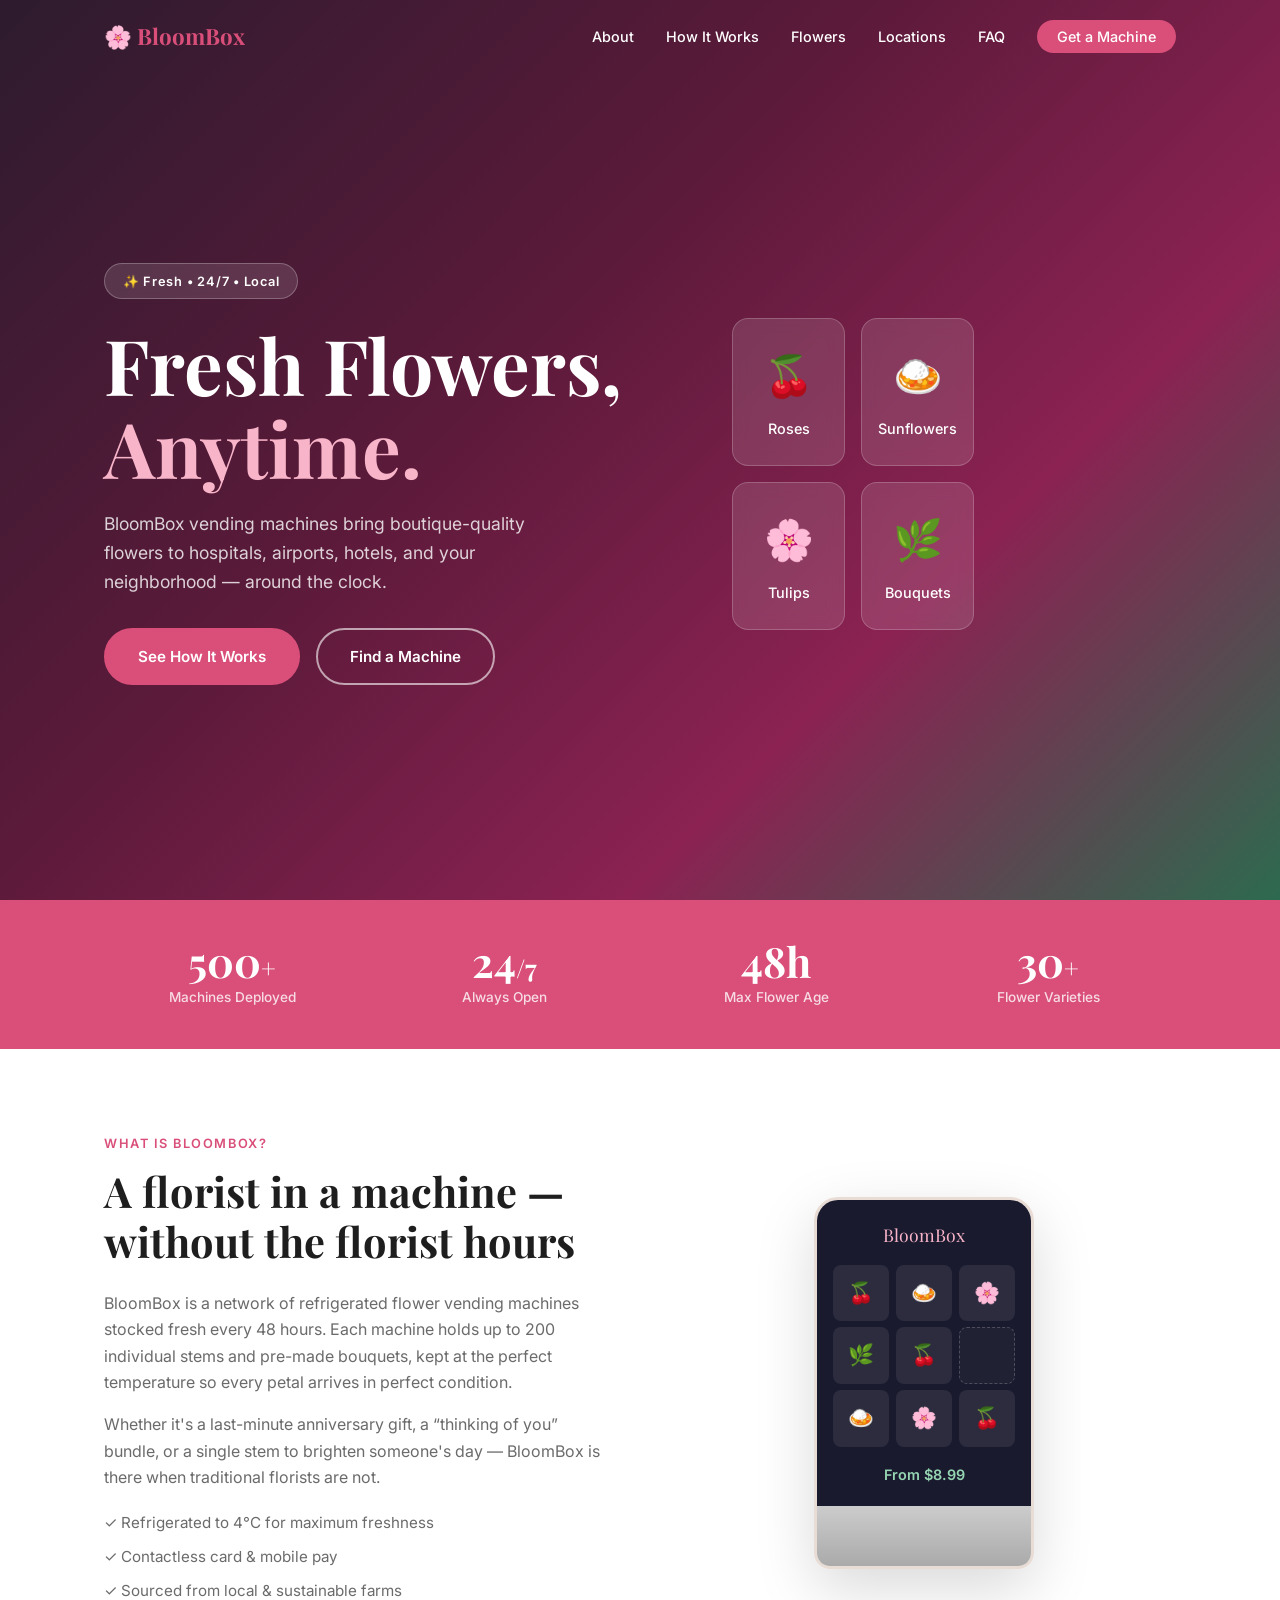
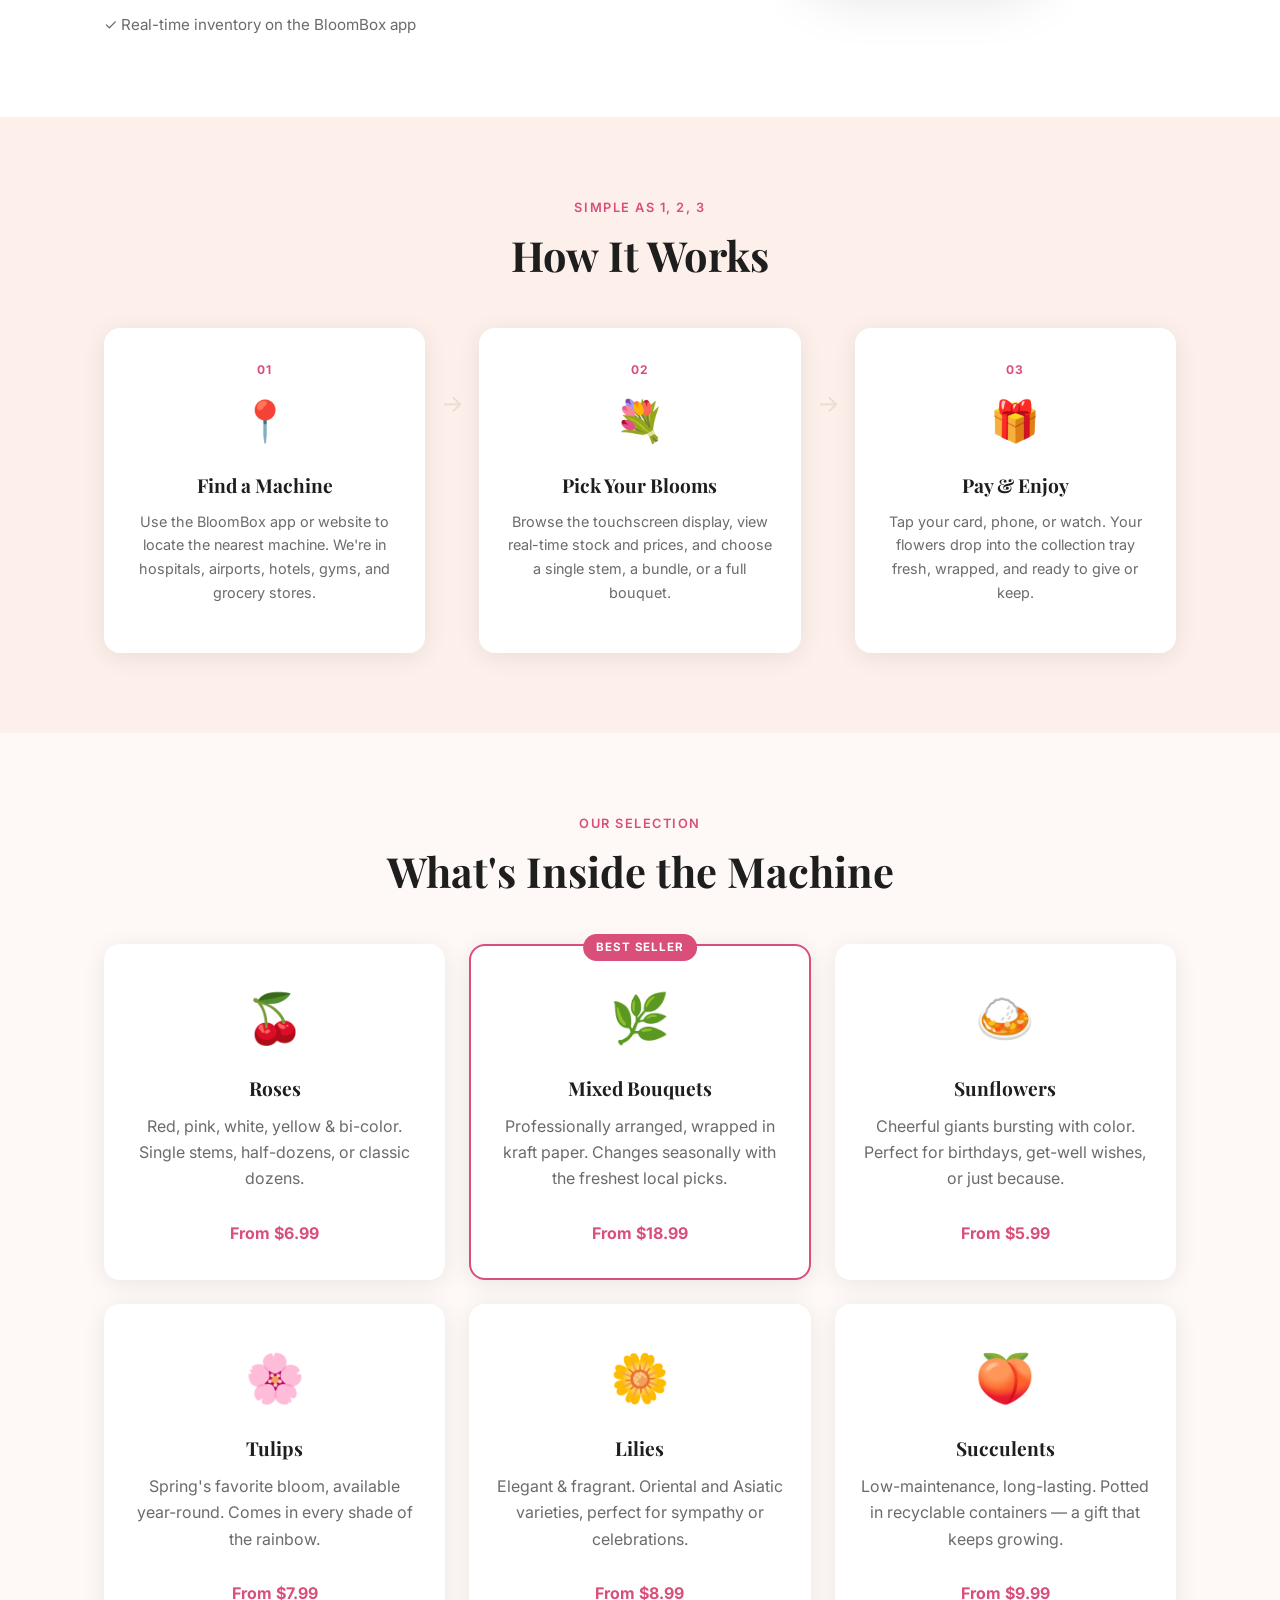
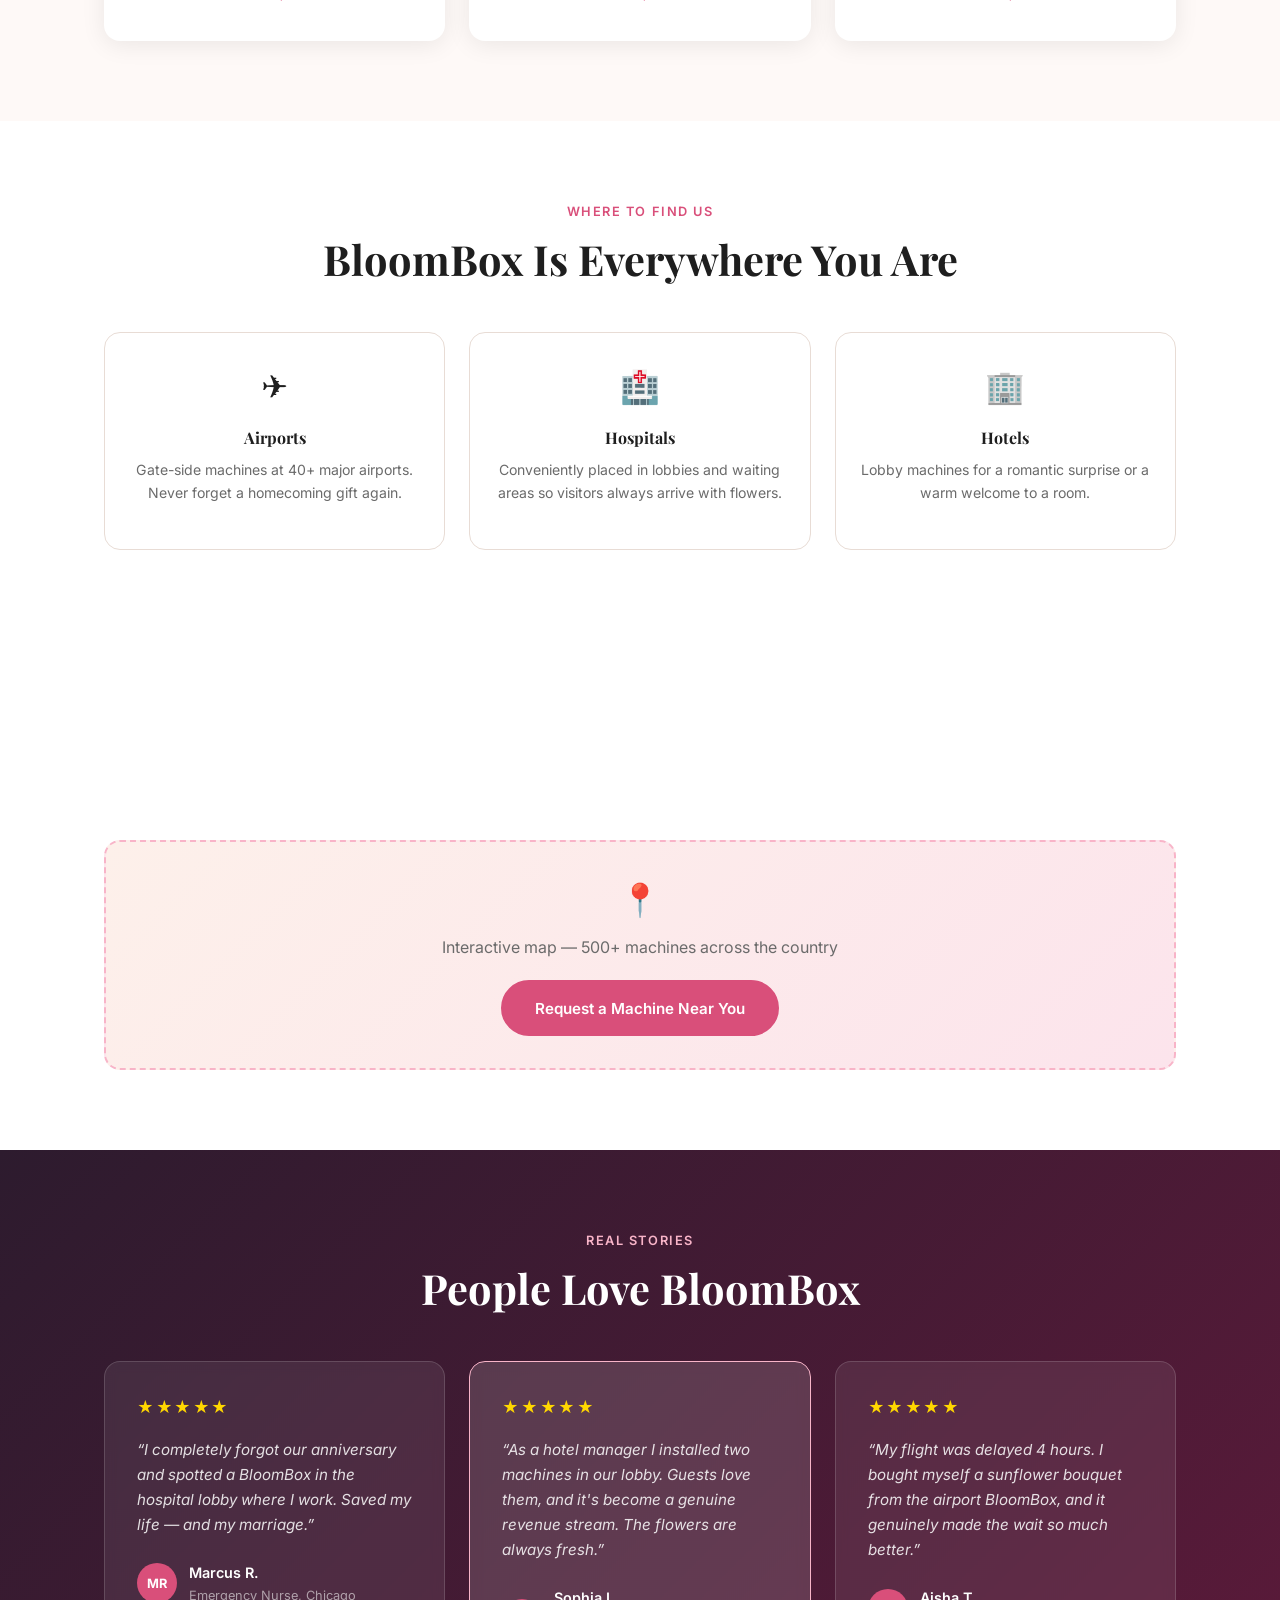
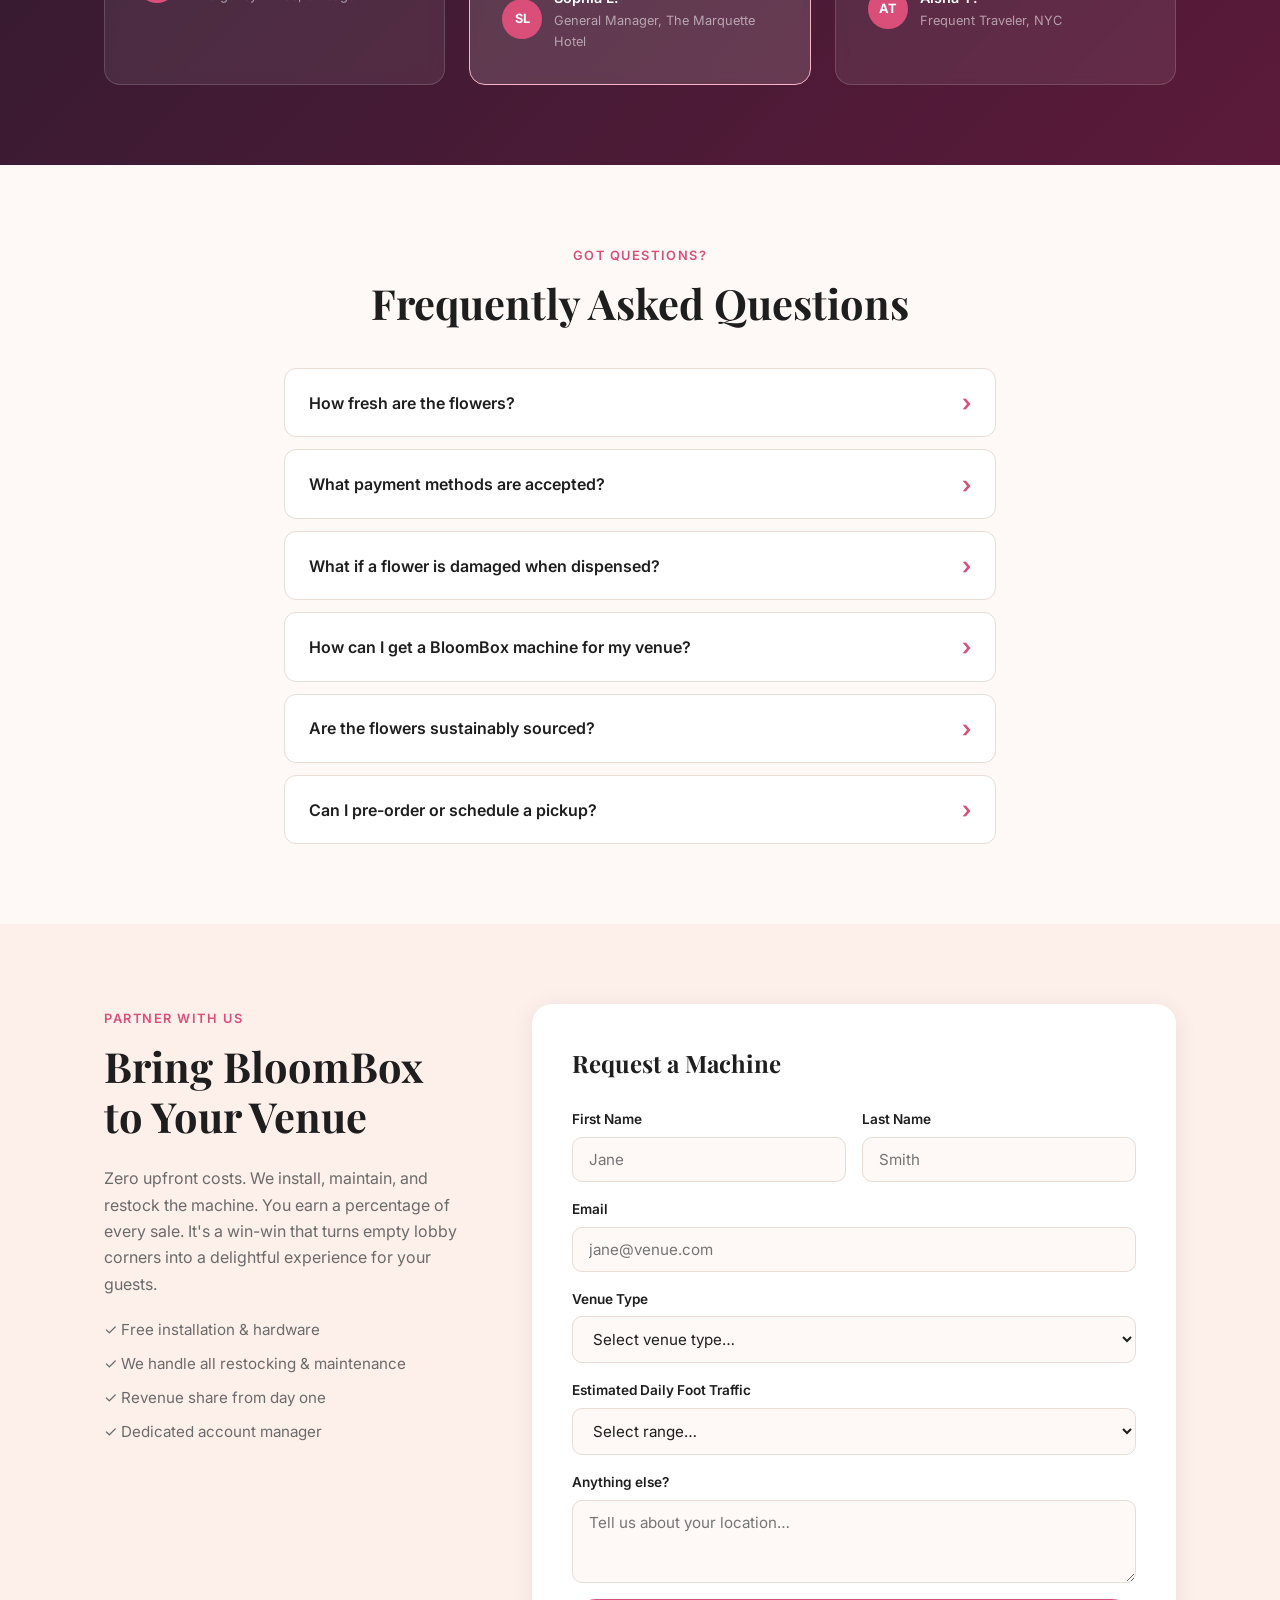
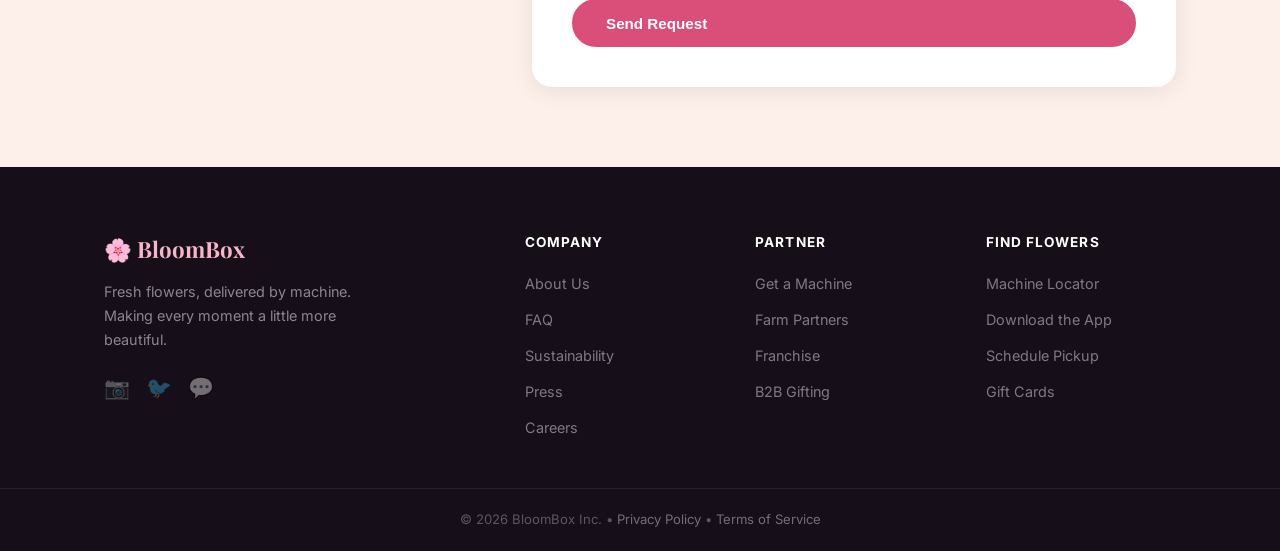
==== flower-vending/index.html @ e1337342 "Add BloomBox flower vending machine landing page Full static landing page for flower vending machine" ====
<!DOCTYPE html>
<html lang="en">
<head>
  <meta charset="UTF-8" />
  <meta name="viewport" content="width=device-width, initial-scale=1.0" />
  <title>BloomBox &mdash; Flower Vending Machines</title>
  <link rel="preconnect" href="https://fonts.googleapis.com" />
  <link rel="preconnect" href="https://fonts.gstatic.com" crossorigin />
  <link href="https://fonts.googleapis.com/css2?family=Playfair+Display:wght@400;600;700&family=Inter:wght@300;400;500;600&display=swap" rel="stylesheet" />
  <link rel="stylesheet" href="style.css" />
</head>
<body>

  <!-- NAV -->
  <nav class="nav" id="nav">
    <div class="nav-inner">
      <div class="logo">&#127800; BloomBox</div>
      <ul class="nav-links">
        <li><a href="#about">About</a></li>
        <li><a href="#how">How It Works</a></li>
        <li><a href="#flowers">Flowers</a></li>
        <li><a href="#locations">Locations</a></li>
        <li><a href="#faq">FAQ</a></li>
        <li><a href="#contact" class="nav-cta">Get a Machine</a></li>
      </ul>
      <button class="hamburger" id="hamburger" aria-label="Menu">&#9776;</button>
    </div>
    <div class="mobile-menu" id="mobileMenu">
      <a href="#about">About</a>
      <a href="#how">How It Works</a>
      <a href="#flowers">Flowers</a>
      <a href="#locations">Locations</a>
      <a href="#faq">FAQ</a>
      <a href="#contact">Get a Machine</a>
    </div>
  </nav>

  <!-- HERO -->
  <section class="hero" id="hero">
    <div class="hero-bg"></div>
    <div class="hero-content">
      <div class="hero-badge">&#10024; Fresh &bull; 24/7 &bull; Local</div>
      <h1 class="hero-title">Fresh Flowers,<br /><span class="accent">Any&shy;time.</span></h1>
      <p class="hero-sub">
        BloomBox vending machines bring boutique-quality flowers to hospitals,
        airports, hotels, and your neighborhood&nbsp;&mdash; around the clock.
      </p>
      <div class="hero-actions">
        <a href="#how" class="btn btn-primary">See How It Works</a>
        <a href="#locations" class="btn btn-ghost">Find a Machine</a>
      </div>
    </div>
    <div class="hero-visual">
      <div class="bloom-card bc1">
        <div class="bloom-icon">&#127826;</div>
        <div>Roses</div>
      </div>
      <div class="bloom-card bc2">
        <div class="bloom-icon">&#127835;</div>
        <div>Sunflowers</div>
      </div>
      <div class="bloom-card bc3">
        <div class="bloom-icon">&#127800;</div>
        <div>Tulips</div>
      </div>
      <div class="bloom-card bc4">
        <div class="bloom-icon">&#127807;</div>
        <div>Bouquets</div>
      </div>
    </div>
  </section>

  <!-- STATS -->
  <section class="stats">
    <div class="container stats-grid">
      <div class="stat">
        <div class="stat-num">500<span>+</span></div>
        <div class="stat-label">Machines Deployed</div>
      </div>
      <div class="stat">
        <div class="stat-num">24<span>/7</span></div>
        <div class="stat-label">Always Open</div>
      </div>
      <div class="stat">
        <div class="stat-num">48h</div>
        <div class="stat-label">Max Flower Age</div>
      </div>
      <div class="stat">
        <div class="stat-num">30<span>+</span></div>
        <div class="stat-label">Flower Varieties</div>
      </div>
    </div>
  </section>

  <!-- ABOUT -->
  <section class="section about" id="about">
    <div class="container about-grid">
      <div class="about-text">
        <span class="section-label">What is BloomBox?</span>
        <h2>A florist in a machine &mdash; without the florist hours</h2>
        <p>
          BloomBox is a network of refrigerated flower vending machines stocked
          fresh every 48 hours. Each machine holds up to 200 individual stems and
          pre-made bouquets, kept at the perfect temperature so every petal
          arrives in perfect condition.
        </p>
        <p>
          Whether it&apos;s a last-minute anniversary gift, a &ldquo;thinking of
          you&rdquo; bundle, or a single stem to brighten someone&apos;s day
          &mdash; BloomBox is there when traditional florists are not.
        </p>
        <ul class="check-list">
          <li>&#10003; Refrigerated to 4&deg;C for maximum freshness</li>
          <li>&#10003; Contactless card &amp; mobile pay</li>
          <li>&#10003; Sourced from local &amp; sustainable farms</li>
          <li>&#10003; Real-time inventory on the BloomBox app</li>
        </ul>
      </div>
      <div class="about-visual">
        <div class="machine-mockup">
          <div class="machine-screen">
            <div class="machine-header">BloomBox</div>
            <div class="machine-slots">
              <div class="slot occupied">&#127826;</div>
              <div class="slot occupied">&#127835;</div>
              <div class="slot occupied">&#127800;</div>
              <div class="slot occupied">&#127807;</div>
              <div class="slot occupied">&#127826;</div>
              <div class="slot empty"></div>
              <div class="slot occupied">&#127835;</div>
              <div class="slot occupied">&#127800;</div>
              <div class="slot occupied">&#127826;</div>
            </div>
            <div class="machine-price">From $8.99</div>
          </div>
          <div class="machine-body"></div>
        </div>
      </div>
    </div>
  </section>

  <!-- HOW IT WORKS -->
  <section class="section how" id="how">
    <div class="container">
      <span class="section-label">Simple as 1, 2, 3</span>
      <h2>How It Works</h2>
      <div class="steps">
        <div class="step">
          <div class="step-num">01</div>
          <div class="step-icon">&#128205;</div>
          <h3>Find a Machine</h3>
          <p>Use the BloomBox app or website to locate the nearest machine. We&apos;re in hospitals, airports, hotels, gyms, and grocery stores.</p>
        </div>
        <div class="step-arrow">&#8594;</div>
        <div class="step">
          <div class="step-num">02</div>
          <div class="step-icon">&#128144;</div>
          <h3>Pick Your Blooms</h3>
          <p>Browse the touchscreen display, view real-time stock and prices, and choose a single stem, a bundle, or a full bouquet.</p>
        </div>
        <div class="step-arrow">&#8594;</div>
        <div class="step">
          <div class="step-num">03</div>
          <div class="step-icon">&#127873;</div>
          <h3>Pay &amp; Enjoy</h3>
          <p>Tap your card, phone, or watch. Your flowers drop into the collection tray fresh, wrapped, and ready to give or keep.</p>
        </div>
      </div>
    </div>
  </section>

  <!-- FLOWER TYPES -->
  <section class="section flowers" id="flowers">
    <div class="container">
      <span class="section-label">Our Selection</span>
      <h2>What&apos;s Inside the Machine</h2>
      <div class="flowers-grid">
        <div class="flower-card">
          <div class="flower-emoji">&#127826;</div>
          <h3>Roses</h3>
          <p>Red, pink, white, yellow &amp; bi-color. Single stems, half-dozens, or classic dozens.</p>
          <div class="flower-price">From $6.99</div>
        </div>
        <div class="flower-card featured">
          <div class="featured-badge">Best Seller</div>
          <div class="flower-emoji">&#127807;</div>
          <h3>Mixed Bouquets</h3>
          <p>Professionally arranged, wrapped in kraft paper. Changes seasonally with the freshest local picks.</p>
          <div class="flower-price">From $18.99</div>
        </div>
        <div class="flower-card">
          <div class="flower-emoji">&#127835;</div>
          <h3>Sunflowers</h3>
          <p>Cheerful giants bursting with color. Perfect for birthdays, get-well wishes, or just because.</p>
          <div class="flower-price">From $5.99</div>
        </div>
        <div class="flower-card">
          <div class="flower-emoji">&#127800;</div>
          <h3>Tulips</h3>
          <p>Spring&apos;s favorite bloom, available year-round. Comes in every shade of the rainbow.</p>
          <div class="flower-price">From $7.99</div>
        </div>
        <div class="flower-card">
          <div class="flower-emoji">&#127804;</div>
          <h3>Lilies</h3>
          <p>Elegant &amp; fragrant. Oriental and Asiatic varieties, perfect for sympathy or celebrations.</p>
          <div class="flower-price">From $8.99</div>
        </div>
        <div class="flower-card">
          <div class="flower-emoji">&#127825;</div>
          <h3>Succulents</h3>
          <p>Low-maintenance, long-lasting. Potted in recyclable containers &mdash; a gift that keeps growing.</p>
          <div class="flower-price">From $9.99</div>
        </div>
      </div>
    </div>
  </section>

  <!-- LOCATIONS -->
  <section class="section locations" id="locations">
    <div class="container">
      <span class="section-label">Where to Find Us</span>
      <h2>BloomBox Is Everywhere You Are</h2>
      <div class="locations-grid">
        <div class="location-item">
          <div class="loc-icon">&#9992;&#65039;</div>
          <h3>Airports</h3>
          <p>Gate-side machines at 40+ major airports. Never forget a homecoming gift again.</p>
        </div>
        <div class="location-item">
          <div class="loc-icon">&#127973;</div>
          <h3>Hospitals</h3>
          <p>Conveniently placed in lobbies and waiting areas so visitors always arrive with flowers.</p>
        </div>
        <div class="location-item">
          <div class="loc-icon">&#127970;</div>
          <h3>Hotels</h3>
          <p>Lobby machines for a romantic surprise or a warm welcome to a room.</p>
        </div>
        <div class="location-item">
          <div class="loc-icon">&#127965;</div>
          <h3>Shopping Centers</h3>
          <p>In high-footfall corridors so you can grab blooms during your regular errands.</p>
        </div>
        <div class="location-item">
          <div class="loc-icon">&#127967;</div>
          <h3>Gyms &amp; Spas</h3>
          <p>Self-care bundles and single stems for a post-workout treat or a thoughtful gift.</p>
        </div>
        <div class="location-item">
          <div class="loc-icon">&#127968;</div>
          <h3>Neighborhoods</h3>
          <p>Residential BloomBox kiosks bring the florist directly to your apartment building or suburb.</p>
        </div>
      </div>
      <div class="map-placeholder">
        <div class="map-inner">
          <span>&#128205;</span> Interactive map &mdash; 500+ machines across the country
          <br />
          <a href="#contact" class="btn btn-primary" style="margin-top:1.2rem;display:inline-block;">Request a Machine Near You</a>
        </div>
      </div>
    </div>
  </section>

  <!-- TESTIMONIALS -->
  <section class="section testimonials">
    <div class="container">
      <span class="section-label">Real Stories</span>
      <h2>People Love BloomBox</h2>
      <div class="testi-grid">
        <div class="testi-card">
          <div class="stars">&#9733;&#9733;&#9733;&#9733;&#9733;</div>
          <p>&ldquo;I completely forgot our anniversary and spotted a BloomBox in the hospital lobby where I work. Saved my life &mdash; and my marriage.&rdquo;</p>
          <div class="testi-author">
            <div class="avatar">MR</div>
            <div>
              <div class="author-name">Marcus R.</div>
              <div class="author-role">Emergency Nurse, Chicago</div>
            </div>
          </div>
        </div>
        <div class="testi-card featured-testi">
          <div class="stars">&#9733;&#9733;&#9733;&#9733;&#9733;</div>
          <p>&ldquo;As a hotel manager I installed two machines in our lobby. Guests love them, and it&apos;s become a genuine revenue stream. The flowers are always fresh.&rdquo;</p>
          <div class="testi-author">
            <div class="avatar">SL</div>
            <div>
              <div class="author-name">Sophia L.</div>
              <div class="author-role">General Manager, The Marquette Hotel</div>
            </div>
          </div>
        </div>
        <div class="testi-card">
          <div class="stars">&#9733;&#9733;&#9733;&#9733;&#9733;</div>
          <p>&ldquo;My flight was delayed 4 hours. I bought myself a sunflower bouquet from the airport BloomBox, and it genuinely made the wait so much better.&rdquo;</p>
          <div class="testi-author">
            <div class="avatar">AT</div>
            <div>
              <div class="author-name">Aisha T.</div>
              <div class="author-role">Frequent Traveler, NYC</div>
            </div>
          </div>
        </div>
      </div>
    </div>
  </section>

  <!-- FAQ -->
  <section class="section faq" id="faq">
    <div class="container faq-container">
      <span class="section-label">Got Questions?</span>
      <h2>Frequently Asked Questions</h2>
      <div class="faq-list">
        <div class="faq-item">
          <button class="faq-q" onclick="toggleFaq(this)">
            How fresh are the flowers? <span class="faq-arrow">&#8250;</span>
          </button>
          <div class="faq-a">
            Every machine is restocked within 48 hours, and our refrigeration units maintain a constant 4&deg;C. Flowers are cut-to-order at our partner farms, rushed to distribution hubs, and loaded into machines within 24 hours of cutting. You can always check the stocking date on the machine&apos;s screen.
          </div>
        </div>
        <div class="faq-item">
          <button class="faq-q" onclick="toggleFaq(this)">
            What payment methods are accepted? <span class="faq-arrow">&#8250;</span>
          </button>
          <div class="faq-a">
            All BloomBox machines accept credit/debit cards, Apple Pay, Google Pay, and Samsung Pay via NFC tap. We do not accept cash. Some machines also support BloomBox app credits which you can top up online.
          </div>
        </div>
        <div class="faq-item">
          <button class="faq-q" onclick="toggleFaq(this)">
            What if a flower is damaged when dispensed? <span class="faq-arrow">&#8250;</span>
          </button>
          <div class="faq-a">
            Snap a photo and submit a refund request through the BloomBox app or website within 24 hours. We process full refunds within one business day &mdash; no questions asked. We take pride in the quality of every bloom.
          </div>
        </div>
        <div class="faq-item">
          <button class="faq-q" onclick="toggleFaq(this)">
            How can I get a BloomBox machine for my venue? <span class="faq-arrow">&#8250;</span>
          </button>
          <div class="faq-a">
            Fill in the form in our &ldquo;Get a Machine&rdquo; section below. We partner with venues at zero upfront cost &mdash; BloomBox covers installation and maintenance. You earn a revenue share from every sale. Locations with 200+ daily foot traffic qualify.
          </div>
        </div>
        <div class="faq-item">
          <button class="faq-q" onclick="toggleFaq(this)">
            Are the flowers sustainably sourced? <span class="faq-arrow">&#8250;</span>
          </button>
          <div class="faq-a">
            We partner exclusively with Rainforest Alliance&ndash;certified farms and prioritize local growers within 150 miles where possible. Our packaging is 100% compostable, and unsold flowers are donated to local charities and care homes before restocking.
          </div>
        </div>
        <div class="faq-item">
          <button class="faq-q" onclick="toggleFaq(this)">
            Can I pre-order or schedule a pickup? <span class="faq-arrow">&#8250;</span>
          </button>
          <div class="faq-a">
            Yes! Through the BloomBox app you can reserve a bouquet at a specific machine for up to 4 hours. Scheduled pickups are also available &mdash; pick a machine, pick a time, and we&apos;ll make sure your flowers are ready and waiting.
          </div>
        </div>
      </div>
    </div>
  </section>

  <!-- CTA / CONTACT -->
  <section class="section contact" id="contact">
    <div class="container contact-grid">
      <div class="contact-text">
        <span class="section-label">Partner With Us</span>
        <h2>Bring BloomBox to Your Venue</h2>
        <p>
          Zero upfront costs. We install, maintain, and restock the machine.
          You earn a percentage of every sale. It&apos;s a win-win that turns
          empty lobby corners into a delightful experience for your guests.
        </p>
        <ul class="check-list">
          <li>&#10003; Free installation &amp; hardware</li>
          <li>&#10003; We handle all restocking &amp; maintenance</li>
          <li>&#10003; Revenue share from day one</li>
          <li>&#10003; Dedicated account manager</li>
        </ul>
      </div>
      <form class="contact-form" onsubmit="handleSubmit(event)">
        <h3>Request a Machine</h3>
        <div class="form-row">
          <div class="form-group">
            <label for="fname">First Name</label>
            <input type="text" id="fname" placeholder="Jane" required />
          </div>
          <div class="form-group">
            <label for="lname">Last Name</label>
            <input type="text" id="lname" placeholder="Smith" required />
          </div>
        </div>
        <div class="form-group">
          <label for="email">Email</label>
          <input type="email" id="email" placeholder="jane@venue.com" required />
        </div>
        <div class="form-group">
          <label for="venue">Venue Type</label>
          <select id="venue" required>
            <option value="">Select venue type&hellip;</option>
            <option>Hospital / Medical Center</option>
            <option>Airport / Transit Hub</option>
            <option>Hotel / Resort</option>
            <option>Shopping Center / Retail</option>
            <option>Gym / Spa / Wellness</option>
            <option>Office / Corporate</option>
            <option>Residential Complex</option>
            <option>Other</option>
          </select>
        </div>
        <div class="form-group">
          <label for="traffic">Estimated Daily Foot Traffic</label>
          <select id="traffic">
            <option value="">Select range&hellip;</option>
            <option>Under 200</option>
            <option>200 &ndash; 500</option>
            <option>500 &ndash; 2,000</option>
            <option>2,000 &ndash; 10,000</option>
            <option>10,000+</option>
          </select>
        </div>
        <div class="form-group">
          <label for="message">Anything else?</label>
          <textarea id="message" rows="3" placeholder="Tell us about your location&hellip;"></textarea>
        </div>
        <button type="submit" class="btn btn-primary" style="width:100%">Send Request</button>
        <div class="form-success" id="formSuccess">&#10003; Thanks! We&apos;ll be in touch within 24 hours.</div>
      </form>
    </div>
  </section>

  <!-- FOOTER -->
  <footer class="footer">
    <div class="container footer-grid">
      <div class="footer-brand">
        <div class="logo">&#127800; BloomBox</div>
        <p>Fresh flowers, delivered by machine. Making every moment a little more beautiful.</p>
        <div class="social-links">
          <a href="#" aria-label="Instagram">&#128247;</a>
          <a href="#" aria-label="Twitter">&#128038;</a>
          <a href="#" aria-label="Facebook">&#128172;</a>
        </div>
      </div>
      <div class="footer-col">
        <h4>Company</h4>
        <ul>
          <li><a href="#about">About Us</a></li>
          <li><a href="#faq">FAQ</a></li>
          <li><a href="#">Sustainability</a></li>
          <li><a href="#">Press</a></li>
          <li><a href="#">Careers</a></li>
        </ul>
      </div>
      <div class="footer-col">
        <h4>Partner</h4>
        <ul>
          <li><a href="#contact">Get a Machine</a></li>
          <li><a href="#">Farm Partners</a></li>
          <li><a href="#">Franchise</a></li>
          <li><a href="#">B2B Gifting</a></li>
        </ul>
      </div>
      <div class="footer-col">
        <h4>Find Flowers</h4>
        <ul>
          <li><a href="#locations">Machine Locator</a></li>
          <li><a href="#">Download the App</a></li>
          <li><a href="#">Schedule Pickup</a></li>
          <li><a href="#">Gift Cards</a></li>
        </ul>
      </div>
    </div>
    <div class="footer-bottom">
      <div class="container">
        &copy; 2026 BloomBox Inc. &bull; <a href="#">Privacy Policy</a> &bull; <a href="#">Terms of Service</a>
      </div>
    </div>
  </footer>

  <script>
    // Sticky nav shadow
    window.addEventListener('scroll', () => {
      document.getElementById('nav').classList.toggle('scrolled', window.scrollY > 20);
    });

    // Hamburger menu
    document.getElementById('hamburger').addEventListener('click', () => {
      document.getElementById('mobileMenu').classList.toggle('open');
    });

    // Close mobile menu on link click
    document.querySelectorAll('#mobileMenu a').forEach(a => {
      a.addEventListener('click', () => document.getElementById('mobileMenu').classList.remove('open'));
    });

    // FAQ accordion
    function toggleFaq(btn) {
      const item = btn.parentElement;
      const isOpen = item.classList.contains('open');
      document.querySelectorAll('.faq-item').forEach(i => i.classList.remove('open'));
      if (!isOpen) item.classList.add('open');
    }

    // Form submit
    function handleSubmit(e) {
      e.preventDefault();
      document.getElementById('formSuccess').style.display = 'block';
      e.target.querySelector('button[type=submit]').disabled = true;
    }

    // Scroll-in animation
    const observer = new IntersectionObserver((entries) => {
      entries.forEach(e => { if (e.isIntersecting) e.target.classList.add('visible'); });
    }, { threshold: 0.12 });
    document.querySelectorAll('.step, .flower-card, .location-item, .testi-card, .stat').forEach(el => observer.observe(el));
  </script>
</body>
</html>
---- flower-vending/style.css ----
/* ===========================
   BloomBox – Flower Vending
   =========================== */

*, *::before, *::after { box-sizing: border-box; margin: 0; padding: 0; }

:root {
  --rose:     #d94f7a;
  --rose-lt:  #f8b4c8;
  --rose-dk:  #b03060;
  --green:    #2d6a4f;
  --green-lt: #95d5b2;
  --cream:    #fef9f7;
  --warm:     #fdf0ea;
  --text:     #1e1e1e;
  --muted:    #6b6b6b;
  --border:   #e8dcd5;
  --white:    #ffffff;
  --shadow:   0 4px 24px rgba(0,0,0,.08);
  --radius:   1rem;
  --font-head: 'Playfair Display', Georgia, serif;
  --font-body: 'Inter', system-ui, sans-serif;
}

html { scroll-behavior: smooth; }

body {
  font-family: var(--font-body);
  color: var(--text);
  background: var(--cream);
  line-height: 1.65;
}

/* ---- Utilities ---- */
.container {
  max-width: 1120px;
  margin: 0 auto;
  padding: 0 1.5rem;
}

.section {
  padding: 5rem 0;
}

.section-label {
  display: inline-block;
  font-size: .8rem;
  font-weight: 600;
  letter-spacing: .12em;
  text-transform: uppercase;
  color: var(--rose);
  margin-bottom: .75rem;
}

h2 {
  font-family: var(--font-head);
  font-size: clamp(1.8rem, 3.5vw, 2.6rem);
  line-height: 1.2;
  margin-bottom: 1.5rem;
  color: var(--text);
}

h3 { font-family: var(--font-head); font-size: 1.2rem; margin-bottom: .5rem; }

p { color: var(--muted); margin-bottom: 1rem; }

a { color: inherit; text-decoration: none; }

.btn {
  display: inline-flex;
  align-items: center;
  gap: .5rem;
  padding: .85rem 2rem;
  border-radius: 50px;
  font-size: .95rem;
  font-weight: 600;
  cursor: pointer;
  transition: all .2s;
  border: 2px solid transparent;
}
.btn-primary {
  background: var(--rose);
  color: #fff;
  border-color: var(--rose);
}
.btn-primary:hover { background: var(--rose-dk); border-color: var(--rose-dk); transform: translateY(-2px); }
.btn-ghost {
  background: transparent;
  color: var(--white);
  border-color: rgba(255,255,255,.6);
}
.btn-ghost:hover { background: rgba(255,255,255,.15); transform: translateY(-2px); }

.check-list { list-style: none; display: flex; flex-direction: column; gap: .55rem; margin-top: 1.25rem; }
.check-list li { color: var(--muted); font-size: .95rem; }

/* ---- NAV ---- */
.nav {
  position: fixed;
  top: 0; left: 0; right: 0;
  z-index: 100;
  transition: background .3s, box-shadow .3s;
}
.nav.scrolled {
  background: rgba(255,255,255,.95);
  backdrop-filter: blur(8px);
  box-shadow: 0 2px 16px rgba(0,0,0,.08);
}
.nav-inner {
  display: flex;
  align-items: center;
  justify-content: space-between;
  max-width: 1120px;
  margin: 0 auto;
  padding: 1.1rem 1.5rem;
}
.logo {
  font-family: var(--font-head);
  font-size: 1.4rem;
  font-weight: 700;
  color: var(--rose);
}
.nav-links {
  display: flex;
  list-style: none;
  gap: 2rem;
  align-items: center;
}
.nav-links a {
  font-size: .9rem;
  font-weight: 500;
  color: var(--white);
  transition: color .2s;
}
.nav.scrolled .nav-links a { color: var(--text); }
.nav-links a:hover { color: var(--rose); }
.nav-cta {
  background: var(--rose);
  color: #fff !important;
  padding: .5rem 1.25rem;
  border-radius: 50px;
  transition: background .2s !important;
}
.nav-cta:hover { background: var(--rose-dk) !important; }
.hamburger {
  display: none;
  background: none;
  border: none;
  font-size: 1.5rem;
  cursor: pointer;
  color: var(--white);
}
.nav.scrolled .hamburger { color: var(--text); }
.mobile-menu {
  display: none;
  flex-direction: column;
  background: #fff;
  padding: 1rem 1.5rem 1.5rem;
  gap: 1rem;
  border-top: 1px solid var(--border);
}
.mobile-menu.open { display: flex; }
.mobile-menu a {
  color: var(--text);
  font-weight: 500;
  font-size: 1rem;
}

@media (max-width: 768px) {
  .nav-links { display: none; }
  .hamburger { display: block; }
}

/* ---- HERO ---- */
.hero {
  min-height: 100vh;
  display: flex;
  align-items: center;
  position: relative;
  overflow: hidden;
  padding: 7rem 1.5rem 4rem;
  gap: 3rem;
  max-width: 1120px;
  margin: 0 auto;
}
.hero-bg {
  position: fixed;
  inset: 0;
  z-index: -1;
  background: linear-gradient(135deg, #2d1b2e 0%, #5c1a3a 40%, #8b2252 70%, #2d6a4f 100%);
}
.hero-content { flex: 1; max-width: 580px; }
.hero-badge {
  display: inline-block;
  background: rgba(255,255,255,.12);
  border: 1px solid rgba(255,255,255,.25);
  color: #fff;
  border-radius: 50px;
  padding: .4rem 1.1rem;
  font-size: .8rem;
  font-weight: 600;
  letter-spacing: .06em;
  margin-bottom: 1.5rem;
  backdrop-filter: blur(4px);
}
.hero-title {
  font-family: var(--font-head);
  font-size: clamp(2.8rem, 6vw, 5rem);
  line-height: 1.08;
  color: #fff;
  margin-bottom: 1.25rem;
}
.hero-title .accent { color: var(--rose-lt); }
.hero-sub { color: rgba(255,255,255,.8); font-size: 1.1rem; max-width: 440px; margin-bottom: 2rem; }
.hero-actions { display: flex; gap: 1rem; flex-wrap: wrap; }

.hero-visual {
  display: grid;
  grid-template-columns: 1fr 1fr;
  gap: 1rem;
  flex-shrink: 0;
}
.bloom-card {
  background: rgba(255,255,255,.12);
  border: 1px solid rgba(255,255,255,.2);
  backdrop-filter: blur(8px);
  border-radius: var(--radius);
  padding: 1.5rem 1rem;
  text-align: center;
  color: #fff;
  font-size: .9rem;
  font-weight: 500;
  transition: transform .3s;
  animation: floatCard 4s ease-in-out infinite;
}
.bloom-card:hover { transform: scale(1.05); }
.bc1 { animation-delay: 0s; }
.bc2 { animation-delay: .6s; }
.bc3 { animation-delay: 1.2s; }
.bc4 { animation-delay: 1.8s; }
.bloom-icon { font-size: 2.5rem; margin-bottom: .5rem; }

@keyframes floatCard {
  0%, 100% { transform: translateY(0); }
  50% { transform: translateY(-8px); }
}

@media (max-width: 860px) {
  .hero { flex-direction: column; text-align: center; }
  .hero-sub, .hero-actions { margin-left: auto; margin-right: auto; }
  .hero-actions { justify-content: center; }
  .hero-visual { max-width: 320px; width: 100%; }
}

/* ---- STATS ---- */
.stats {
  background: var(--rose);
  padding: 2.5rem 0;
}
.stats-grid {
  display: grid;
  grid-template-columns: repeat(4, 1fr);
  gap: 1rem;
  text-align: center;
}
.stat { opacity: 0; transform: translateY(20px); transition: all .5s ease; }
.stat.visible { opacity: 1; transform: none; }
.stat-num {
  font-family: var(--font-head);
  font-size: 2.6rem;
  font-weight: 700;
  color: #fff;
  line-height: 1;
}
.stat-num span { font-size: 1.6rem; }
.stat-label { color: rgba(255,255,255,.8); font-size: .85rem; font-weight: 500; margin-top: .3rem; }

@media (max-width: 600px) { .stats-grid { grid-template-columns: 1fr 1fr; gap: 1.5rem; } }

/* ---- ABOUT ---- */
.about { background: var(--white); }
.about-grid {
  display: grid;
  grid-template-columns: 1fr 1fr;
  gap: 4rem;
  align-items: center;
}
@media (max-width: 768px) { .about-grid { grid-template-columns: 1fr; } }

.about-text p { font-size: 1rem; }

/* Machine mockup */
.about-visual { display: flex; justify-content: center; }
.machine-mockup {
  width: 220px;
  border-radius: 1.5rem 1.5rem 1rem 1rem;
  overflow: hidden;
  box-shadow: 0 20px 60px rgba(0,0,0,.15);
  border: 3px solid var(--border);
}
.machine-screen {
  background: #1a1a2e;
  padding: 1.25rem 1rem;
}
.machine-header {
  color: var(--rose-lt);
  font-family: var(--font-head);
  font-size: 1.1rem;
  text-align: center;
  margin-bottom: 1rem;
}
.machine-slots {
  display: grid;
  grid-template-columns: repeat(3, 1fr);
  gap: .4rem;
  margin-bottom: 1rem;
}
.slot {
  aspect-ratio: 1;
  border-radius: .5rem;
  display: flex;
  align-items: center;
  justify-content: center;
  font-size: 1.3rem;
}
.slot.occupied { background: rgba(255,255,255,.08); }
.slot.empty { background: rgba(255,255,255,.03); border: 1px dashed rgba(255,255,255,.2); }
.machine-price {
  text-align: center;
  color: var(--green-lt);
  font-weight: 600;
  font-size: .9rem;
}
.machine-body { height: 60px; background: linear-gradient(180deg, #ccc 0%, #aaa 100%); }

/* ---- HOW IT WORKS ---- */
.how { background: var(--warm); }
.how h2 { text-align: center; }
.how > .container > .section-label { display: block; text-align: center; }
.steps {
  display: flex;
  align-items: flex-start;
  gap: 1rem;
  margin-top: 3rem;
}
.step {
  flex: 1;
  text-align: center;
  padding: 2rem 1.5rem;
  background: var(--white);
  border-radius: var(--radius);
  box-shadow: var(--shadow);
  opacity: 0;
  transform: translateY(24px);
  transition: all .5s ease;
}
.step.visible { opacity: 1; transform: none; }
.step-num {
  font-size: .75rem;
  font-weight: 700;
  letter-spacing: .12em;
  color: var(--rose);
  margin-bottom: .5rem;
}
.step-icon { font-size: 2.5rem; margin-bottom: 1rem; }
.step h3 { margin-bottom: .5rem; }
.step p { font-size: .9rem; }
.step-arrow {
  font-size: 1.5rem;
  color: var(--border);
  margin-top: 3.5rem;
  flex-shrink: 0;
}
@media (max-width: 700px) {
  .steps { flex-direction: column; }
  .step-arrow { display: none; }
}

/* ---- FLOWERS ---- */
.flowers { background: var(--cream); }
.flowers h2, .flowers > .container > .section-label { text-align: center; display: block; }
.flowers-grid {
  display: grid;
  grid-template-columns: repeat(3, 1fr);
  gap: 1.5rem;
  margin-top: 3rem;
}
.flower-card {
  background: var(--white);
  border-radius: var(--radius);
  padding: 2rem 1.5rem;
  text-align: center;
  border: 2px solid transparent;
  box-shadow: var(--shadow);
  position: relative;
  transition: all .3s;
  opacity: 0;
  transform: translateY(20px);
}
.flower-card.visible { opacity: 1; transform: none; }
.flower-card:hover { border-color: var(--rose-lt); transform: translateY(-4px); box-shadow: 0 12px 40px rgba(217,79,122,.15); }
.flower-card.featured { border-color: var(--rose); }
.featured-badge {
  position: absolute;
  top: -12px;
  left: 50%;
  transform: translateX(-50%);
  background: var(--rose);
  color: #fff;
  font-size: .72rem;
  font-weight: 700;
  letter-spacing: .08em;
  text-transform: uppercase;
  padding: .25rem .8rem;
  border-radius: 50px;
  white-space: nowrap;
}
.flower-emoji { font-size: 3rem; margin-bottom: 1rem; }
.flower-price { display: inline-block; margin-top: .75rem; color: var(--rose); font-weight: 700; font-size: 1rem; }

@media (max-width: 768px) { .flowers-grid { grid-template-columns: 1fr 1fr; } }
@media (max-width: 480px) { .flowers-grid { grid-template-columns: 1fr; } }

/* ---- LOCATIONS ---- */
.locations { background: var(--white); }
.locations h2, .locations > .container > .section-label { text-align: center; display: block; }
.locations-grid {
  display: grid;
  grid-template-columns: repeat(3, 1fr);
  gap: 1.5rem;
  margin-top: 3rem;
}
.location-item {
  padding: 1.75rem 1.25rem;
  border-radius: var(--radius);
  border: 1px solid var(--border);
  text-align: center;
  transition: all .3s;
  opacity: 0;
  transform: translateY(20px);
}
.location-item.visible { opacity: 1; transform: none; }
.location-item:hover { background: var(--warm); border-color: var(--rose-lt); }
.loc-icon { font-size: 2rem; margin-bottom: .75rem; }
.location-item h3 { font-size: 1rem; margin-bottom: .4rem; }
.location-item p { font-size: .88rem; }

.map-placeholder {
  margin-top: 3rem;
  background: linear-gradient(135deg, var(--warm), #fce4ec);
  border-radius: var(--radius);
  border: 2px dashed var(--rose-lt);
  min-height: 220px;
  display: flex;
  align-items: center;
  justify-content: center;
}
.map-inner {
  text-align: center;
  color: var(--muted);
  font-size: 1rem;
  padding: 2rem;
}
.map-inner span { font-size: 2rem; display: block; margin-bottom: .5rem; }

@media (max-width: 768px) { .locations-grid { grid-template-columns: 1fr 1fr; } }
@media (max-width: 480px) { .locations-grid { grid-template-columns: 1fr; } }

/* ---- TESTIMONIALS ---- */
.testimonials { background: linear-gradient(135deg, #2d1b2e 0%, #5c1a3a 100%); }
.testimonials .section-label { color: var(--rose-lt); }
.testimonials h2 { color: #fff; text-align: center; }
.testimonials > .container > .section-label { display: block; text-align: center; }
.testi-grid {
  display: grid;
  grid-template-columns: repeat(3, 1fr);
  gap: 1.5rem;
  margin-top: 3rem;
}
.testi-card {
  background: rgba(255,255,255,.08);
  border: 1px solid rgba(255,255,255,.15);
  border-radius: var(--radius);
  padding: 2rem;
  backdrop-filter: blur(6px);
  opacity: 0;
  transform: translateY(20px);
  transition: all .5s ease;
}
.testi-card.visible { opacity: 1; transform: none; }
.testi-card.featured-testi { border-color: var(--rose-lt); background: rgba(255,255,255,.14); }
.stars { color: #ffd700; font-size: 1rem; margin-bottom: 1rem; letter-spacing: .1em; }
.testi-card > p { color: rgba(255,255,255,.85); font-size: .95rem; font-style: italic; margin-bottom: 1.5rem; }
.testi-author { display: flex; align-items: center; gap: .75rem; }
.avatar {
  width: 40px; height: 40px;
  border-radius: 50%;
  background: var(--rose);
  color: #fff;
  display: flex; align-items: center; justify-content: center;
  font-weight: 700;
  font-size: .8rem;
  flex-shrink: 0;
}
.author-name { color: #fff; font-weight: 600; font-size: .9rem; }
.author-role { color: rgba(255,255,255,.55); font-size: .8rem; }

@media (max-width: 768px) { .testi-grid { grid-template-columns: 1fr; } }

/* ---- FAQ ---- */
.faq { background: var(--cream); }
.faq-container { max-width: 760px; }
.faq h2 { text-align: center; }
.faq > .faq-container > .section-label { display: block; text-align: center; }
.faq-list { margin-top: 2.5rem; display: flex; flex-direction: column; gap: .75rem; }
.faq-item {
  background: var(--white);
  border-radius: .75rem;
  border: 1px solid var(--border);
  overflow: hidden;
}
.faq-q {
  width: 100%;
  background: none;
  border: none;
  padding: 1.2rem 1.5rem;
  text-align: left;
  display: flex;
  justify-content: space-between;
  align-items: center;
  gap: 1rem;
  cursor: pointer;
  font-family: var(--font-body);
  font-size: 1rem;
  font-weight: 600;
  color: var(--text);
  transition: background .2s;
}
.faq-q:hover { background: var(--warm); }
.faq-arrow { color: var(--rose); font-size: 1.5rem; transition: transform .3s; flex-shrink: 0; }
.faq-item.open .faq-arrow { transform: rotate(90deg); }
.faq-a {
  max-height: 0;
  overflow: hidden;
  padding: 0 1.5rem;
  color: var(--muted);
  font-size: .95rem;
  transition: max-height .4s ease, padding .4s ease;
}
.faq-item.open .faq-a { max-height: 300px; padding: 0 1.5rem 1.25rem; }

/* ---- CONTACT ---- */
.contact { background: var(--warm); }
.contact-grid {
  display: grid;
  grid-template-columns: 1fr 1fr;
  gap: 4rem;
  align-items: start;
}
.contact-text p { font-size: 1rem; }
.contact-form {
  background: var(--white);
  border-radius: 1.25rem;
  padding: 2.5rem;
  box-shadow: var(--shadow);
}
.contact-form h3 {
  font-family: var(--font-head);
  font-size: 1.5rem;
  margin-bottom: 1.5rem;
}
.form-row { display: grid; grid-template-columns: 1fr 1fr; gap: 1rem; }
.form-group { display: flex; flex-direction: column; gap: .4rem; margin-bottom: 1rem; }
.form-group label { font-size: .85rem; font-weight: 600; color: var(--text); }
.form-group input,
.form-group select,
.form-group textarea {
  padding: .75rem 1rem;
  border: 1.5px solid var(--border);
  border-radius: .625rem;
  font-family: var(--font-body);
  font-size: .95rem;
  color: var(--text);
  background: var(--cream);
  transition: border-color .2s;
  outline: none;
}
.form-group input:focus,
.form-group select:focus,
.form-group textarea:focus { border-color: var(--rose); background: #fff; }
.form-group textarea { resize: vertical; }
.form-success {
  display: none;
  margin-top: 1rem;
  color: var(--green);
  font-weight: 600;
  text-align: center;
  font-size: .95rem;
}

@media (max-width: 860px) {
  .contact-grid { grid-template-columns: 1fr; }
  .form-row { grid-template-columns: 1fr; }
}

/* ---- FOOTER ---- */
.footer { background: #160e18; padding: 4rem 0 0; }
.footer-grid {
  display: grid;
  grid-template-columns: 2fr 1fr 1fr 1fr;
  gap: 2.5rem;
  padding-bottom: 3rem;
}
.footer-brand p { color: rgba(255,255,255,.5); font-size: .9rem; margin-top: .75rem; max-width: 260px; }
.footer-brand .logo { color: var(--rose-lt); }
.social-links { display: flex; gap: 1rem; margin-top: 1.25rem; }
.social-links a { font-size: 1.3rem; color: rgba(255,255,255,.4); transition: color .2s; }
.social-links a:hover { color: var(--rose-lt); }
.footer-col h4 { color: #fff; font-size: .85rem; font-weight: 700; letter-spacing: .08em; text-transform: uppercase; margin-bottom: 1rem; }
.footer-col ul { list-style: none; display: flex; flex-direction: column; gap: .6rem; }
.footer-col a { color: rgba(255,255,255,.45); font-size: .9rem; transition: color .2s; }
.footer-col a:hover { color: var(--rose-lt); }
.footer-bottom {
  border-top: 1px solid rgba(255,255,255,.08);
  padding: 1.25rem 0;
  text-align: center;
  color: rgba(255,255,255,.3);
  font-size: .82rem;
}
.footer-bottom a { color: rgba(255,255,255,.4); transition: color .2s; }
.footer-bottom a:hover { color: var(--rose-lt); }

@media (max-width: 768px) {
  .footer-grid { grid-template-columns: 1fr 1fr; }
  .footer-brand { grid-column: 1 / -1; }
}
@media (max-width: 480px) { .footer-grid { grid-template-columns: 1fr; } }
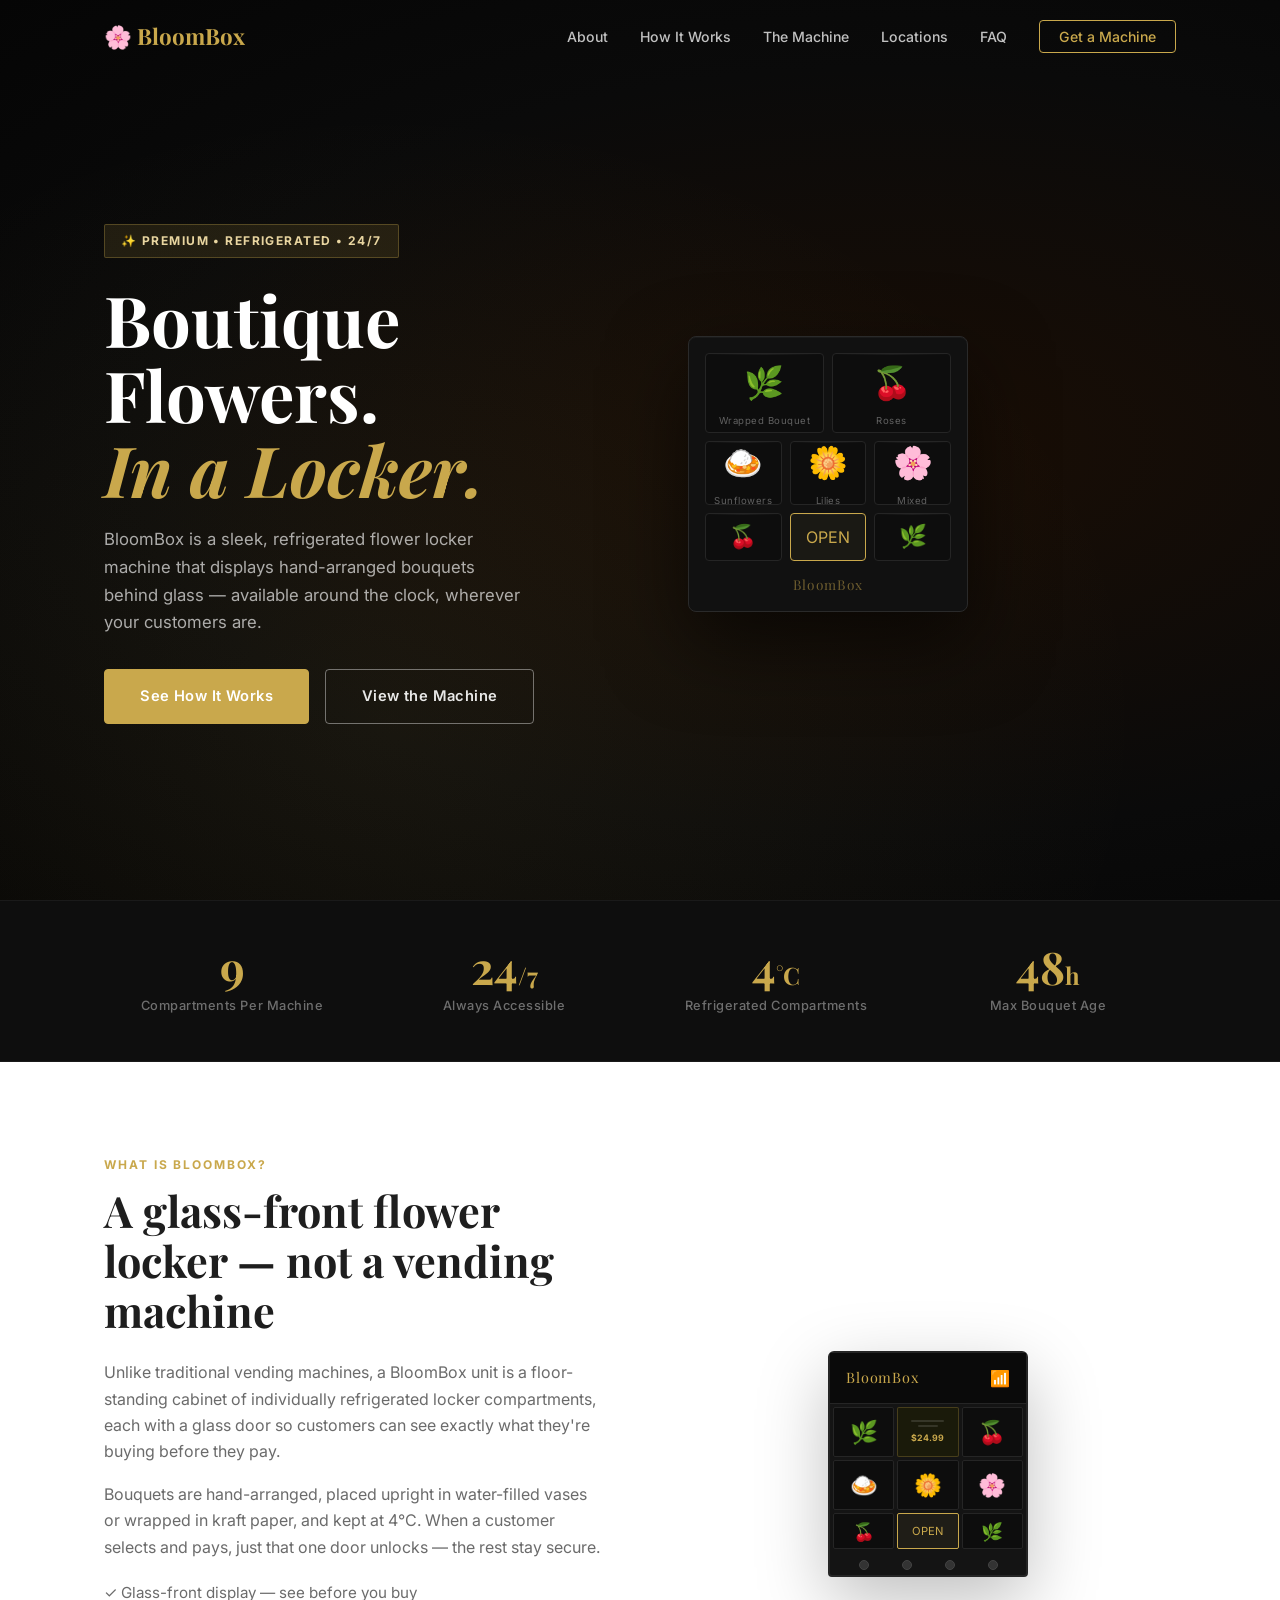
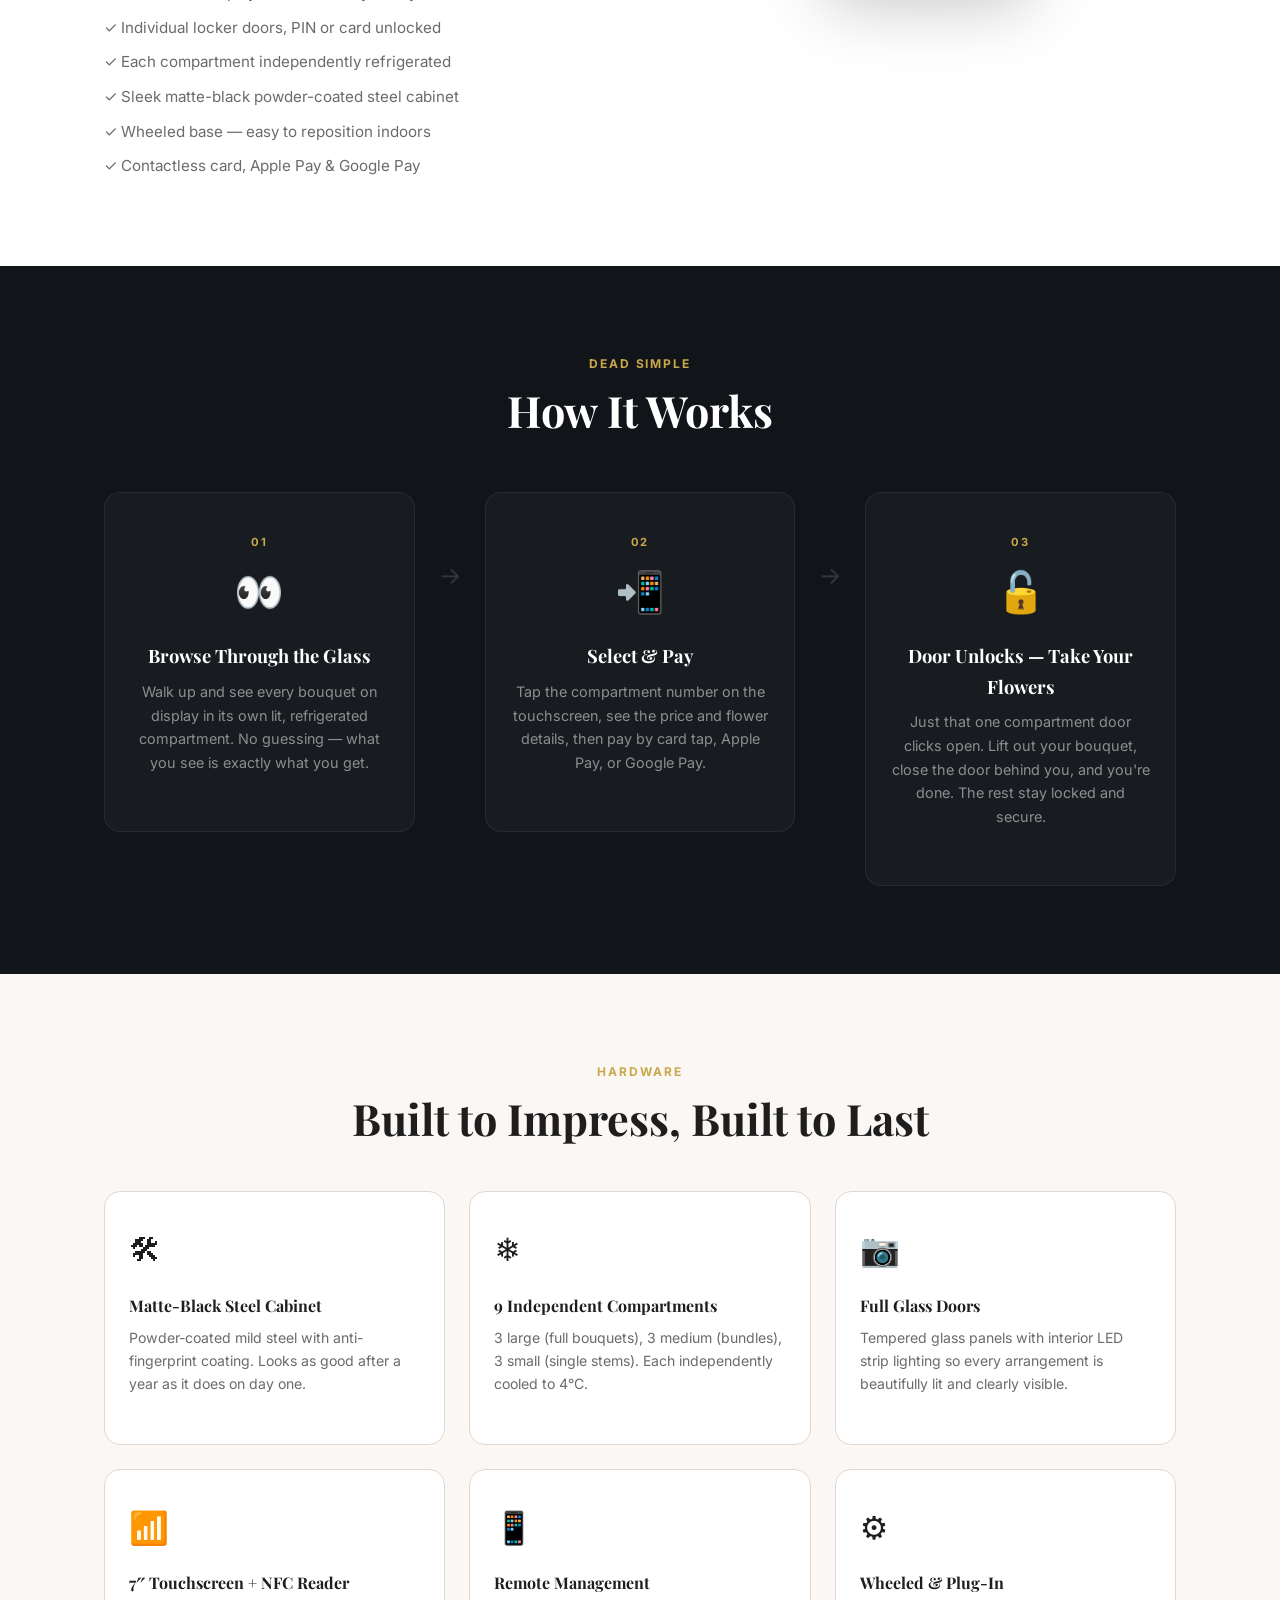
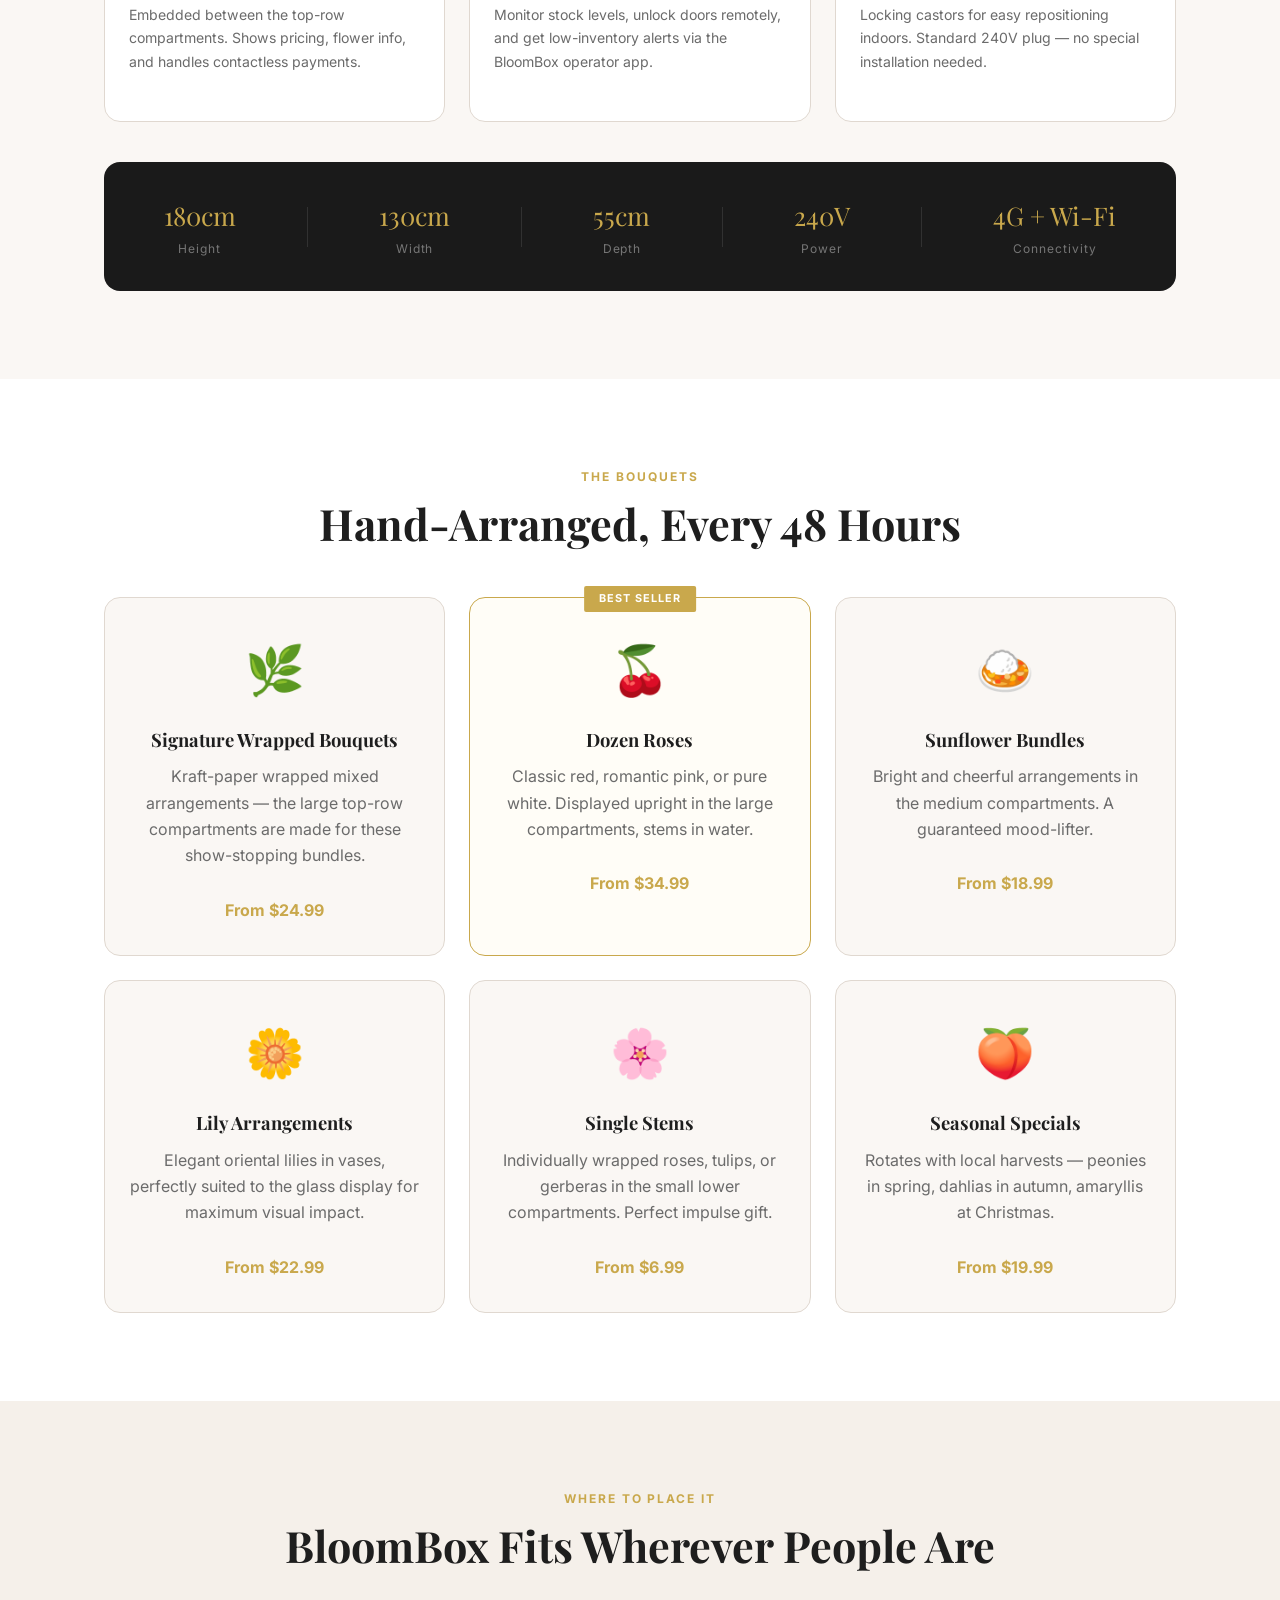
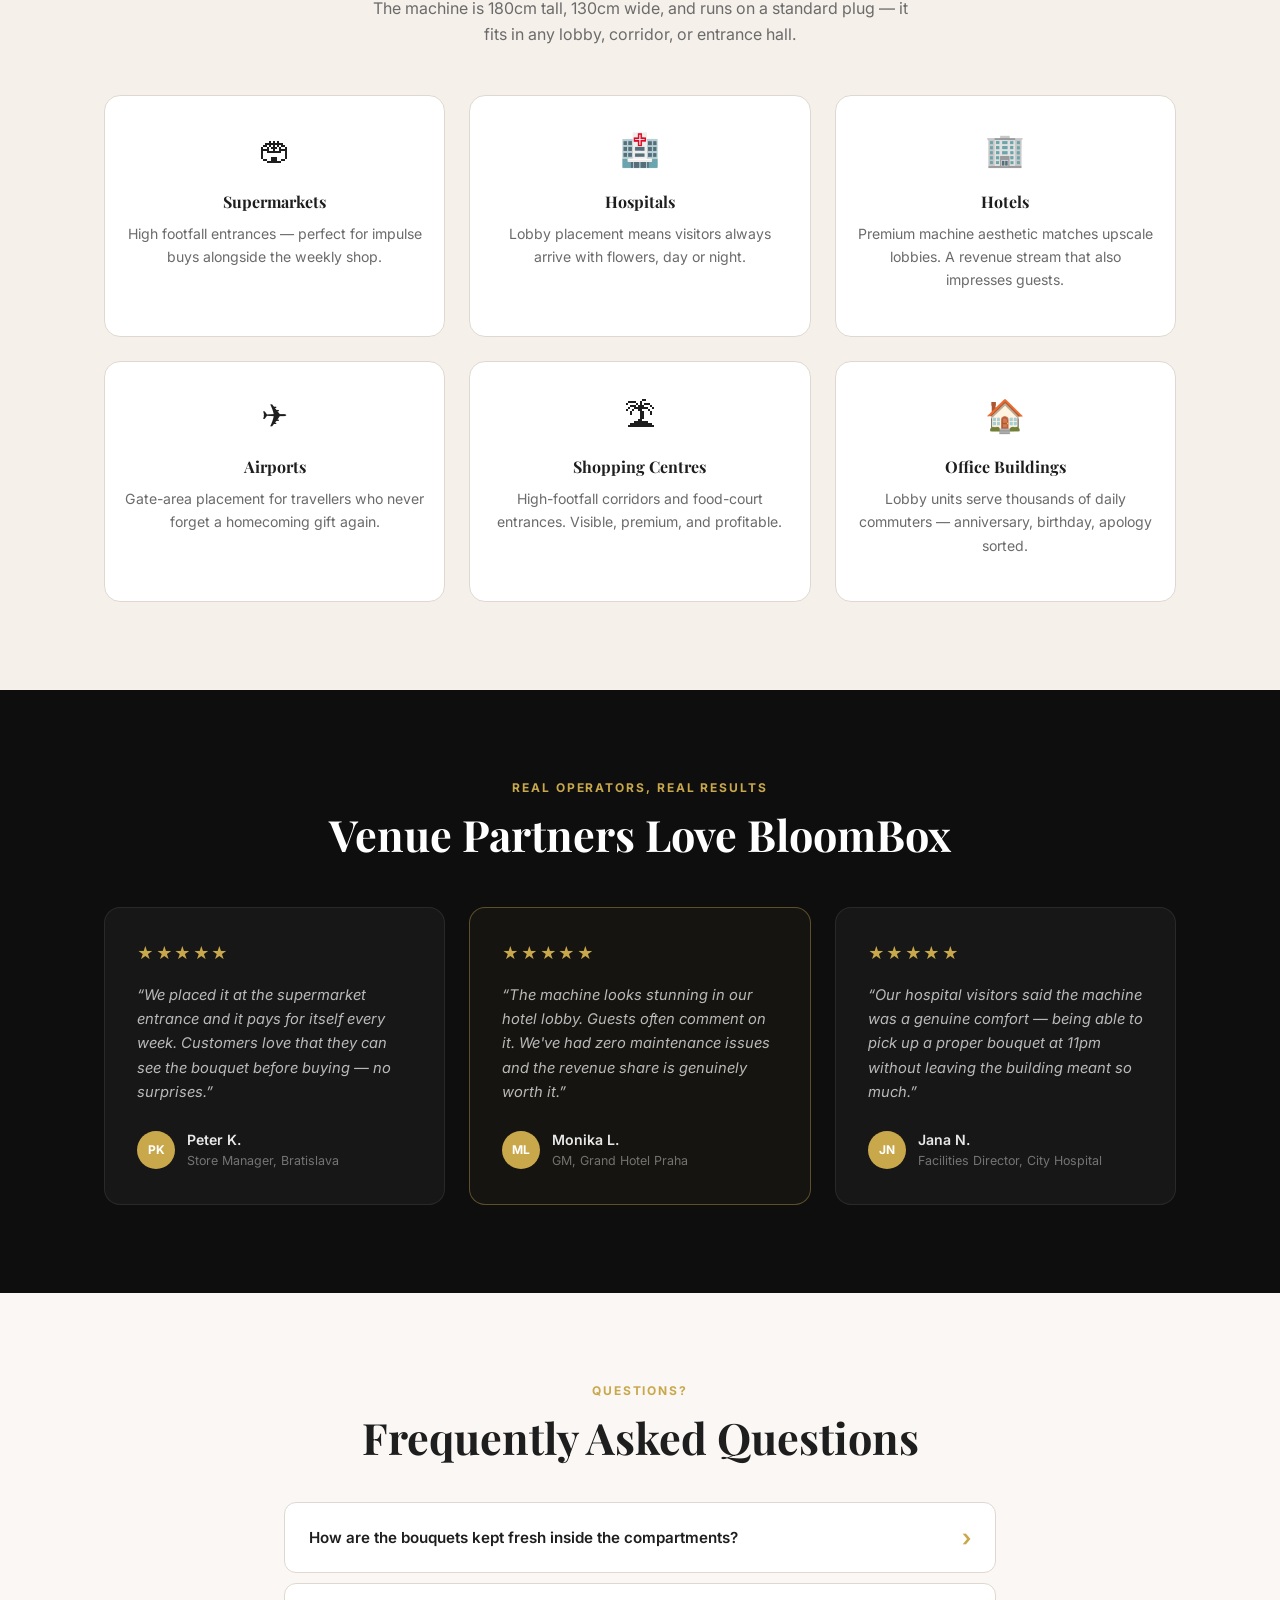
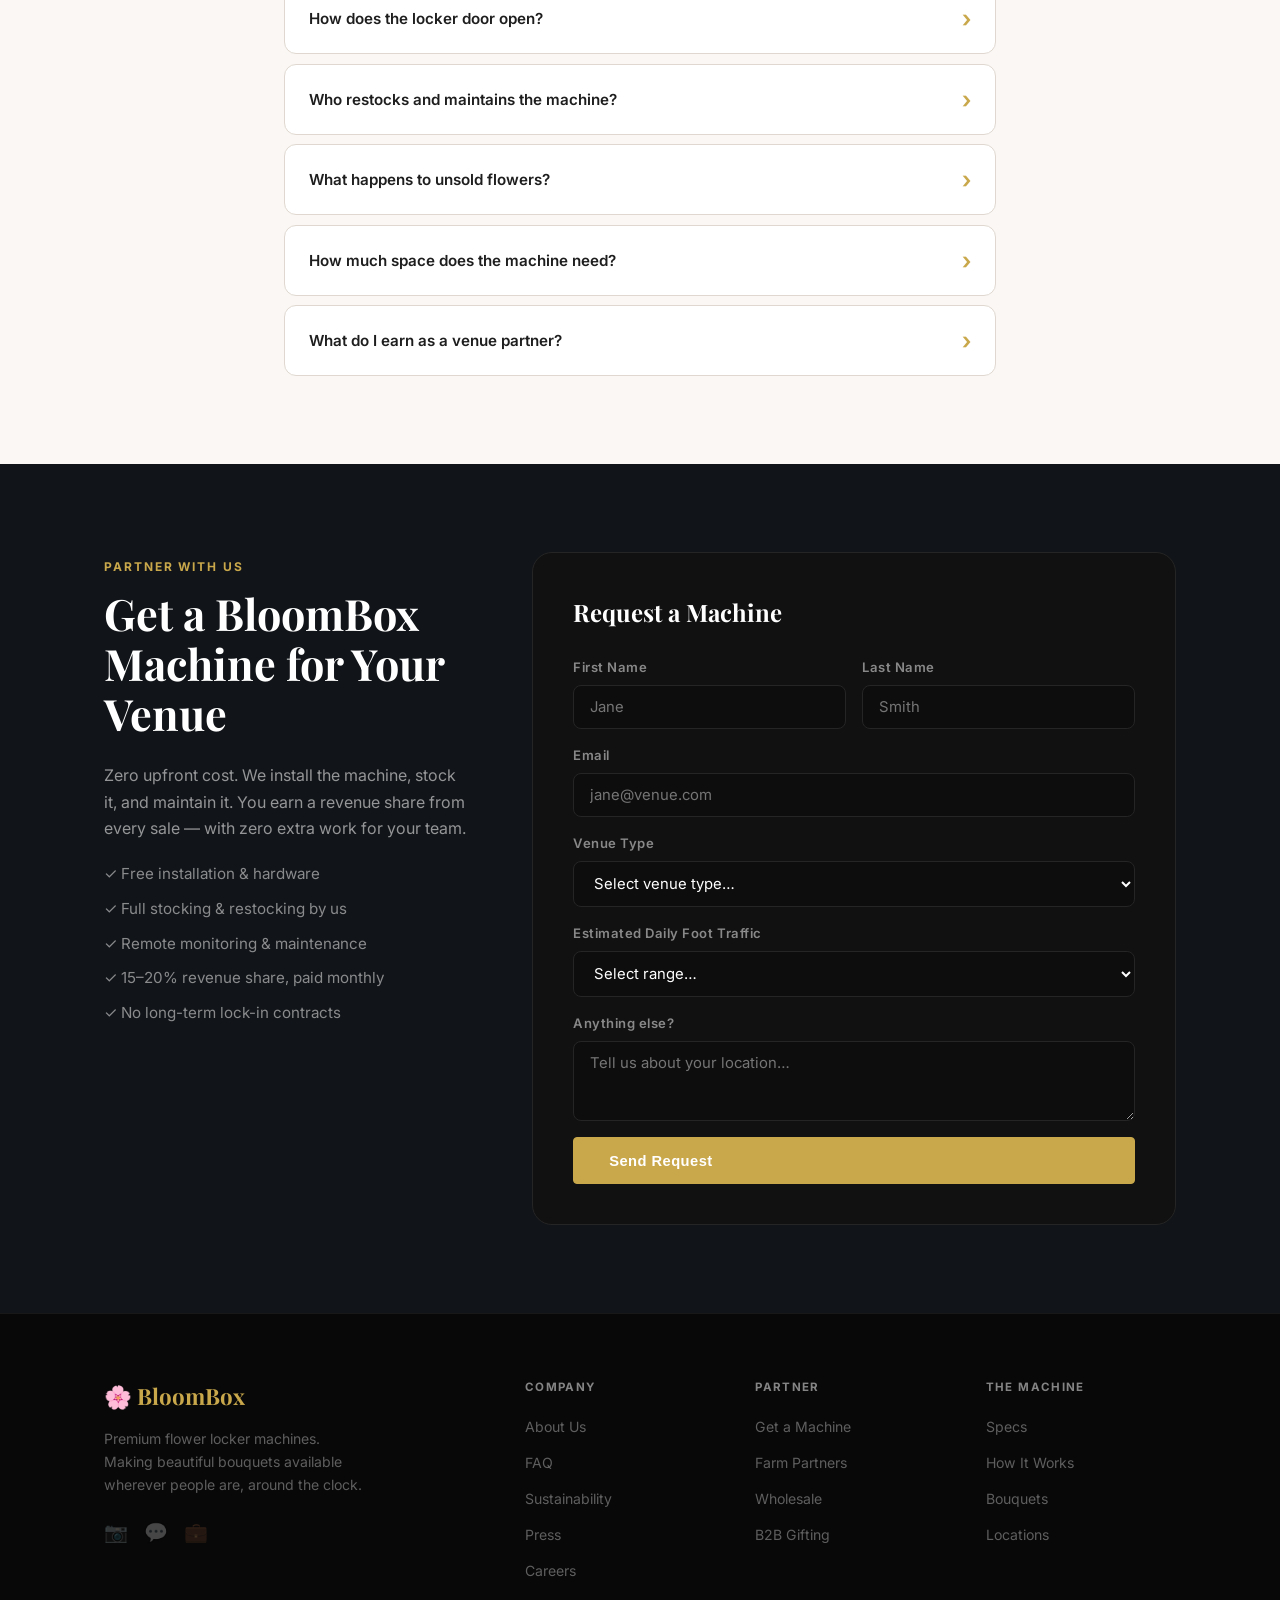
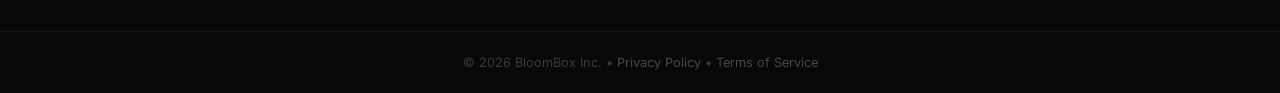
==== commit b2e94d71: "Redesign landing page for locker-style flower vending machines Updated all content and visuals to ma" ====
--- a/flower-vending/index.html
+++ b/flower-vending/index.html
@@ -3,10 +3,10 @@
 <head>
   <meta charset="UTF-8" />
   <meta name="viewport" content="width=device-width, initial-scale=1.0" />
-  <title>BloomBox &mdash; Flower Vending Machines</title>
+  <title>BloomBox &mdash; Premium Flower Locker Machines</title>
   <link rel="preconnect" href="https://fonts.googleapis.com" />
   <link rel="preconnect" href="https://fonts.gstatic.com" crossorigin />
-  <link href="https://fonts.googleapis.com/css2?family=Playfair+Display:wght@400;600;700&family=Inter:wght@300;400;500;600&display=swap" rel="stylesheet" />
+  <link href="https://fonts.googleapis.com/css2?family=Playfair+Display:ital,wght@0,400;0,600;0,700;1,400&family=Inter:wght@300;400;500;600&display=swap" rel="stylesheet" />
   <link rel="stylesheet" href="style.css" />
 </head>
 <body>
@@ -18,7 +18,7 @@
       <ul class="nav-links">
         <li><a href="#about">About</a></li>
         <li><a href="#how">How It Works</a></li>
-        <li><a href="#flowers">Flowers</a></li>
+        <li><a href="#machines">The Machine</a></li>
         <li><a href="#locations">Locations</a></li>
         <li><a href="#faq">FAQ</a></li>
         <li><a href="#contact" class="nav-cta">Get a Machine</a></li>
@@ -28,7 +28,7 @@
     <div class="mobile-menu" id="mobileMenu">
       <a href="#about">About</a>
       <a href="#how">How It Works</a>
-      <a href="#flowers">Flowers</a>
+      <a href="#machines">The Machine</a>
       <a href="#locations">Locations</a>
       <a href="#faq">FAQ</a>
       <a href="#contact">Get a Machine</a>
@@ -39,33 +39,72 @@
   <section class="hero" id="hero">
     <div class="hero-bg"></div>
     <div class="hero-content">
-      <div class="hero-badge">&#10024; Fresh &bull; 24/7 &bull; Local</div>
-      <h1 class="hero-title">Fresh Flowers,<br /><span class="accent">Any&shy;time.</span></h1>
+      <div class="hero-badge">&#10024; Premium &bull; Refrigerated &bull; 24/7</div>
+      <h1 class="hero-title">Boutique Flowers.<br /><span class="accent">In a Locker.</span></h1>
       <p class="hero-sub">
-        BloomBox vending machines bring boutique-quality flowers to hospitals,
-        airports, hotels, and your neighborhood&nbsp;&mdash; around the clock.
+        BloomBox is a sleek, refrigerated flower locker machine that displays
+        hand-arranged bouquets behind glass &mdash; available around the clock,
+        wherever your customers are.
       </p>
       <div class="hero-actions">
         <a href="#how" class="btn btn-primary">See How It Works</a>
-        <a href="#locations" class="btn btn-ghost">Find a Machine</a>
+        <a href="#machines" class="btn btn-ghost">View the Machine</a>
       </div>
     </div>
     <div class="hero-visual">
-      <div class="bloom-card bc1">
-        <div class="bloom-icon">&#127826;</div>
-        <div>Roses</div>
-      </div>
-      <div class="bloom-card bc2">
-        <div class="bloom-icon">&#127835;</div>
-        <div>Sunflowers</div>
-      </div>
-      <div class="bloom-card bc3">
-        <div class="bloom-icon">&#127800;</div>
-        <div>Tulips</div>
-      </div>
-      <div class="bloom-card bc4">
-        <div class="bloom-icon">&#127807;</div>
-        <div>Bouquets</div>
+      <div class="locker-preview">
+        <div class="lp-row">
+          <div class="lp-cell large">
+            <div class="lp-inner">
+              <div class="bouquet-icon">&#127807;</div>
+              <div class="lp-tag">Wrapped Bouquet</div>
+            </div>
+          </div>
+          <div class="lp-cell large">
+            <div class="lp-inner">
+              <div class="bouquet-icon">&#127826;</div>
+              <div class="lp-tag">Roses</div>
+            </div>
+          </div>
+        </div>
+        <div class="lp-row">
+          <div class="lp-cell medium">
+            <div class="lp-inner">
+              <div class="bouquet-icon">&#127835;</div>
+              <div class="lp-tag">Sunflowers</div>
+            </div>
+          </div>
+          <div class="lp-cell medium">
+            <div class="lp-inner">
+              <div class="bouquet-icon">&#127804;</div>
+              <div class="lp-tag">Lilies</div>
+            </div>
+          </div>
+          <div class="lp-cell medium">
+            <div class="lp-inner">
+              <div class="bouquet-icon">&#127800;</div>
+              <div class="lp-tag">Mixed</div>
+            </div>
+          </div>
+        </div>
+        <div class="lp-row">
+          <div class="lp-cell small">
+            <div class="lp-inner">
+              <div class="bouquet-icon" style="font-size:1.4rem">&#127826;</div>
+            </div>
+          </div>
+          <div class="lp-cell small unlocked">
+            <div class="lp-inner">
+              <div style="font-size:1rem;color:#c9a84c">OPEN</div>
+            </div>
+          </div>
+          <div class="lp-cell small">
+            <div class="lp-inner">
+              <div class="bouquet-icon" style="font-size:1.4rem">&#127807;</div>
+            </div>
+          </div>
+        </div>
+        <div class="lp-brand">BloomBox</div>
       </div>
     </div>
   </section>
@@ -74,20 +113,20 @@
   <section class="stats">
     <div class="container stats-grid">
       <div class="stat">
-        <div class="stat-num">500<span>+</span></div>
-        <div class="stat-label">Machines Deployed</div>
+        <div class="stat-num">9</div>
+        <div class="stat-label">Compartments Per Machine</div>
       </div>
       <div class="stat">
         <div class="stat-num">24<span>/7</span></div>
-        <div class="stat-label">Always Open</div>
+        <div class="stat-label">Always Accessible</div>
       </div>
       <div class="stat">
-        <div class="stat-num">48h</div>
-        <div class="stat-label">Max Flower Age</div>
+        <div class="stat-num">4<span>&deg;C</span></div>
+        <div class="stat-label">Refrigerated Compartments</div>
       </div>
       <div class="stat">
-        <div class="stat-num">30<span>+</span></div>
-        <div class="stat-label">Flower Varieties</div>
+        <div class="stat-num">48<span>h</span></div>
+        <div class="stat-label">Max Bouquet Age</div>
       </div>
     </div>
   </section>
@@ -97,43 +136,56 @@
     <div class="container about-grid">
       <div class="about-text">
         <span class="section-label">What is BloomBox?</span>
-        <h2>A florist in a machine &mdash; without the florist hours</h2>
+        <h2>A glass-front flower locker &mdash; not a vending machine</h2>
         <p>
-          BloomBox is a network of refrigerated flower vending machines stocked
-          fresh every 48 hours. Each machine holds up to 200 individual stems and
-          pre-made bouquets, kept at the perfect temperature so every petal
-          arrives in perfect condition.
+          Unlike traditional vending machines, a BloomBox unit is a
+          floor-standing cabinet of individually refrigerated locker compartments,
+          each with a glass door so customers can see exactly what they&apos;re
+          buying before they pay.
         </p>
         <p>
-          Whether it&apos;s a last-minute anniversary gift, a &ldquo;thinking of
-          you&rdquo; bundle, or a single stem to brighten someone&apos;s day
-          &mdash; BloomBox is there when traditional florists are not.
+          Bouquets are hand-arranged, placed upright in water-filled vases or
+          wrapped in kraft paper, and kept at 4&deg;C. When a customer selects
+          and pays, just that one door unlocks &mdash; the rest stay secure.
         </p>
         <ul class="check-list">
-          <li>&#10003; Refrigerated to 4&deg;C for maximum freshness</li>
-          <li>&#10003; Contactless card &amp; mobile pay</li>
-          <li>&#10003; Sourced from local &amp; sustainable farms</li>
-          <li>&#10003; Real-time inventory on the BloomBox app</li>
+          <li>&#10003; Glass-front display &mdash; see before you buy</li>
+          <li>&#10003; Individual locker doors, PIN or card unlocked</li>
+          <li>&#10003; Each compartment independently refrigerated</li>
+          <li>&#10003; Sleek matte-black powder-coated steel cabinet</li>
+          <li>&#10003; Wheeled base &mdash; easy to reposition indoors</li>
+          <li>&#10003; Contactless card, Apple Pay &amp; Google Pay</li>
         </ul>
       </div>
       <div class="about-visual">
-        <div class="machine-mockup">
-          <div class="machine-screen">
-            <div class="machine-header">BloomBox</div>
-            <div class="machine-slots">
-              <div class="slot occupied">&#127826;</div>
-              <div class="slot occupied">&#127835;</div>
-              <div class="slot occupied">&#127800;</div>
-              <div class="slot occupied">&#127807;</div>
-              <div class="slot occupied">&#127826;</div>
-              <div class="slot empty"></div>
-              <div class="slot occupied">&#127835;</div>
-              <div class="slot occupied">&#127800;</div>
-              <div class="slot occupied">&#127826;</div>
-            </div>
-            <div class="machine-price">From $8.99</div>
-          </div>
-          <div class="machine-body"></div>
+        <div class="cabinet-mockup">
+          <div class="cab-top-bar">
+            <span class="cab-logo-text">BloomBox</span>
+            <span class="cab-screen">&#128246;</span>
+          </div>
+          <div class="cab-grid">
+            <div class="cab-cell"><span>&#127807;</span></div>
+            <div class="cab-cell center-cell">
+              <div class="cab-touchscreen">
+                <div class="ts-line"></div>
+                <div class="ts-line short"></div>
+                <div class="ts-price">$24.99</div>
+              </div>
+            </div>
+            <div class="cab-cell"><span>&#127826;</span></div>
+            <div class="cab-cell"><span>&#127835;</span></div>
+            <div class="cab-cell"><span>&#127804;</span></div>
+            <div class="cab-cell"><span>&#127800;</span></div>
+            <div class="cab-cell small-cell"><span>&#127826;</span></div>
+            <div class="cab-cell small-cell open-cell"><span style="font-size:.7rem;color:#c9a84c">OPEN</span></div>
+            <div class="cab-cell small-cell"><span>&#127807;</span></div>
+          </div>
+          <div class="cab-wheels">
+            <div class="wheel"></div>
+            <div class="wheel"></div>
+            <div class="wheel"></div>
+            <div class="wheel"></div>
+          </div>
         </div>
       </div>
     </div>
@@ -142,75 +194,141 @@
   <!-- HOW IT WORKS -->
   <section class="section how" id="how">
     <div class="container">
-      <span class="section-label">Simple as 1, 2, 3</span>
+      <span class="section-label">Dead Simple</span>
       <h2>How It Works</h2>
       <div class="steps">
         <div class="step">
           <div class="step-num">01</div>
-          <div class="step-icon">&#128205;</div>
-          <h3>Find a Machine</h3>
-          <p>Use the BloomBox app or website to locate the nearest machine. We&apos;re in hospitals, airports, hotels, gyms, and grocery stores.</p>
+          <div class="step-icon">&#128064;</div>
+          <h3>Browse Through the Glass</h3>
+          <p>Walk up and see every bouquet on display in its own lit, refrigerated compartment. No guessing &mdash; what you see is exactly what you get.</p>
         </div>
         <div class="step-arrow">&#8594;</div>
         <div class="step">
           <div class="step-num">02</div>
-          <div class="step-icon">&#128144;</div>
-          <h3>Pick Your Blooms</h3>
-          <p>Browse the touchscreen display, view real-time stock and prices, and choose a single stem, a bundle, or a full bouquet.</p>
+          <div class="step-icon">&#128242;</div>
+          <h3>Select &amp; Pay</h3>
+          <p>Tap the compartment number on the touchscreen, see the price and flower details, then pay by card tap, Apple Pay, or Google Pay.</p>
         </div>
         <div class="step-arrow">&#8594;</div>
         <div class="step">
           <div class="step-num">03</div>
-          <div class="step-icon">&#127873;</div>
-          <h3>Pay &amp; Enjoy</h3>
-          <p>Tap your card, phone, or watch. Your flowers drop into the collection tray fresh, wrapped, and ready to give or keep.</p>
-        </div>
-      </div>
-    </div>
-  </section>
-
-  <!-- FLOWER TYPES -->
+          <div class="step-icon">&#128275;</div>
+          <h3>Door Unlocks &mdash; Take Your Flowers</h3>
+          <p>Just that one compartment door clicks open. Lift out your bouquet, close the door behind you, and you&apos;re done. The rest stay locked and secure.</p>
+        </div>
+      </div>
+    </div>
+  </section>
+
+  <!-- THE MACHINE -->
+  <section class="section machines" id="machines">
+    <div class="container">
+      <span class="section-label">Hardware</span>
+      <h2>Built to Impress, Built to Last</h2>
+      <div class="specs-grid">
+        <div class="spec-card">
+          <div class="spec-icon">&#128736;</div>
+          <h3>Matte-Black Steel Cabinet</h3>
+          <p>Powder-coated mild steel with anti-fingerprint coating. Looks as good after a year as it does on day one.</p>
+        </div>
+        <div class="spec-card">
+          <div class="spec-icon">&#10052;</div>
+          <h3>9 Independent Compartments</h3>
+          <p>3 large (full bouquets), 3 medium (bundles), 3 small (single stems). Each independently cooled to 4&deg;C.</p>
+        </div>
+        <div class="spec-card">
+          <div class="spec-icon">&#128247;</div>
+          <h3>Full Glass Doors</h3>
+          <p>Tempered glass panels with interior LED strip lighting so every arrangement is beautifully lit and clearly visible.</p>
+        </div>
+        <div class="spec-card">
+          <div class="spec-icon">&#128246;</div>
+          <h3>7&Prime; Touchscreen + NFC Reader</h3>
+          <p>Embedded between the top-row compartments. Shows pricing, flower info, and handles contactless payments.</p>
+        </div>
+        <div class="spec-card">
+          <div class="spec-icon">&#128241;</div>
+          <h3>Remote Management</h3>
+          <p>Monitor stock levels, unlock doors remotely, and get low-inventory alerts via the BloomBox operator app.</p>
+        </div>
+        <div class="spec-card">
+          <div class="spec-icon">&#9881;</div>
+          <h3>Wheeled &amp; Plug-In</h3>
+          <p>Locking castors for easy repositioning indoors. Standard 240V plug &mdash; no special installation needed.</p>
+        </div>
+      </div>
+      <div class="dimensions-bar">
+        <div class="dim">
+          <div class="dim-val">180cm</div>
+          <div class="dim-label">Height</div>
+        </div>
+        <div class="dim-sep"></div>
+        <div class="dim">
+          <div class="dim-val">130cm</div>
+          <div class="dim-label">Width</div>
+        </div>
+        <div class="dim-sep"></div>
+        <div class="dim">
+          <div class="dim-val">55cm</div>
+          <div class="dim-label">Depth</div>
+        </div>
+        <div class="dim-sep"></div>
+        <div class="dim">
+          <div class="dim-val">240V</div>
+          <div class="dim-label">Power</div>
+        </div>
+        <div class="dim-sep"></div>
+        <div class="dim">
+          <div class="dim-val">4G + Wi-Fi</div>
+          <div class="dim-label">Connectivity</div>
+        </div>
+      </div>
+    </div>
+  </section>
+
+  <!-- WHAT'S INSIDE -->
   <section class="section flowers" id="flowers">
     <div class="container">
-      <span class="section-label">Our Selection</span>
-      <h2>What&apos;s Inside the Machine</h2>
+      <span class="section-label">The Bouquets</span>
+      <h2>Hand-Arranged, Every 48 Hours</h2>
       <div class="flowers-grid">
         <div class="flower-card">
-          <div class="flower-emoji">&#127826;</div>
-          <h3>Roses</h3>
-          <p>Red, pink, white, yellow &amp; bi-color. Single stems, half-dozens, or classic dozens.</p>
-          <div class="flower-price">From $6.99</div>
+          <div class="flower-emoji">&#127807;</div>
+          <h3>Signature Wrapped Bouquets</h3>
+          <p>Kraft-paper wrapped mixed arrangements &mdash; the large top-row compartments are made for these show-stopping bundles.</p>
+          <div class="flower-price">From $24.99</div>
         </div>
         <div class="flower-card featured">
           <div class="featured-badge">Best Seller</div>
-          <div class="flower-emoji">&#127807;</div>
-          <h3>Mixed Bouquets</h3>
-          <p>Professionally arranged, wrapped in kraft paper. Changes seasonally with the freshest local picks.</p>
-          <div class="flower-price">From $18.99</div>
+          <div class="flower-emoji">&#127826;</div>
+          <h3>Dozen Roses</h3>
+          <p>Classic red, romantic pink, or pure white. Displayed upright in the large compartments, stems in water.</p>
+          <div class="flower-price">From $34.99</div>
         </div>
         <div class="flower-card">
           <div class="flower-emoji">&#127835;</div>
-          <h3>Sunflowers</h3>
-          <p>Cheerful giants bursting with color. Perfect for birthdays, get-well wishes, or just because.</p>
-          <div class="flower-price">From $5.99</div>
+          <h3>Sunflower Bundles</h3>
+          <p>Bright and cheerful arrangements in the medium compartments. A guaranteed mood-lifter.</p>
+          <div class="flower-price">From $18.99</div>
+        </div>
+        <div class="flower-card">
+          <div class="flower-emoji">&#127804;</div>
+          <h3>Lily Arrangements</h3>
+          <p>Elegant oriental lilies in vases, perfectly suited to the glass display for maximum visual impact.</p>
+          <div class="flower-price">From $22.99</div>
         </div>
         <div class="flower-card">
           <div class="flower-emoji">&#127800;</div>
-          <h3>Tulips</h3>
-          <p>Spring&apos;s favorite bloom, available year-round. Comes in every shade of the rainbow.</p>
-          <div class="flower-price">From $7.99</div>
-        </div>
-        <div class="flower-card">
-          <div class="flower-emoji">&#127804;</div>
-          <h3>Lilies</h3>
-          <p>Elegant &amp; fragrant. Oriental and Asiatic varieties, perfect for sympathy or celebrations.</p>
-          <div class="flower-price">From $8.99</div>
+          <h3>Single Stems</h3>
+          <p>Individually wrapped roses, tulips, or gerberas in the small lower compartments. Perfect impulse gift.</p>
+          <div class="flower-price">From $6.99</div>
         </div>
         <div class="flower-card">
           <div class="flower-emoji">&#127825;</div>
-          <h3>Succulents</h3>
-          <p>Low-maintenance, long-lasting. Potted in recyclable containers &mdash; a gift that keeps growing.</p>
-          <div class="flower-price">From $9.99</div>
+          <h3>Seasonal Specials</h3>
+          <p>Rotates with local harvests &mdash; peonies in spring, dahlias in autumn, amaryllis at Christmas.</p>
+          <div class="flower-price">From $19.99</div>
         </div>
       </div>
     </div>
@@ -219,45 +337,39 @@
   <!-- LOCATIONS -->
   <section class="section locations" id="locations">
     <div class="container">
-      <span class="section-label">Where to Find Us</span>
-      <h2>BloomBox Is Everywhere You Are</h2>
+      <span class="section-label">Where to Place It</span>
+      <h2>BloomBox Fits Wherever People Are</h2>
+      <p class="locations-sub">The machine is 180cm tall, 130cm wide, and runs on a standard plug &mdash; it fits in any lobby, corridor, or entrance hall.</p>
       <div class="locations-grid">
+        <div class="location-item">
+          <div class="loc-icon">&#127967;</div>
+          <h3>Supermarkets</h3>
+          <p>High footfall entrances &mdash; perfect for impulse buys alongside the weekly shop.</p>
+        </div>
+        <div class="location-item">
+          <div class="loc-icon">&#127973;</div>
+          <h3>Hospitals</h3>
+          <p>Lobby placement means visitors always arrive with flowers, day or night.</p>
+        </div>
+        <div class="location-item">
+          <div class="loc-icon">&#127970;</div>
+          <h3>Hotels</h3>
+          <p>Premium machine aesthetic matches upscale lobbies. A revenue stream that also impresses guests.</p>
+        </div>
         <div class="location-item">
           <div class="loc-icon">&#9992;&#65039;</div>
           <h3>Airports</h3>
-          <p>Gate-side machines at 40+ major airports. Never forget a homecoming gift again.</p>
-        </div>
-        <div class="location-item">
-          <div class="loc-icon">&#127973;</div>
-          <h3>Hospitals</h3>
-          <p>Conveniently placed in lobbies and waiting areas so visitors always arrive with flowers.</p>
-        </div>
-        <div class="location-item">
-          <div class="loc-icon">&#127970;</div>
-          <h3>Hotels</h3>
-          <p>Lobby machines for a romantic surprise or a warm welcome to a room.</p>
+          <p>Gate-area placement for travellers who never forget a homecoming gift again.</p>
         </div>
         <div class="location-item">
           <div class="loc-icon">&#127965;</div>
-          <h3>Shopping Centers</h3>
-          <p>In high-footfall corridors so you can grab blooms during your regular errands.</p>
-        </div>
-        <div class="location-item">
-          <div class="loc-icon">&#127967;</div>
-          <h3>Gyms &amp; Spas</h3>
-          <p>Self-care bundles and single stems for a post-workout treat or a thoughtful gift.</p>
+          <h3>Shopping Centres</h3>
+          <p>High-footfall corridors and food-court entrances. Visible, premium, and profitable.</p>
         </div>
         <div class="location-item">
           <div class="loc-icon">&#127968;</div>
-          <h3>Neighborhoods</h3>
-          <p>Residential BloomBox kiosks bring the florist directly to your apartment building or suburb.</p>
-        </div>
-      </div>
-      <div class="map-placeholder">
-        <div class="map-inner">
-          <span>&#128205;</span> Interactive map &mdash; 500+ machines across the country
-          <br />
-          <a href="#contact" class="btn btn-primary" style="margin-top:1.2rem;display:inline-block;">Request a Machine Near You</a>
+          <h3>Office Buildings</h3>
+          <p>Lobby units serve thousands of daily commuters &mdash; anniversary, birthday, apology sorted.</p>
         </div>
       </div>
     </div>
@@ -266,39 +378,39 @@
   <!-- TESTIMONIALS -->
   <section class="section testimonials">
     <div class="container">
-      <span class="section-label">Real Stories</span>
-      <h2>People Love BloomBox</h2>
+      <span class="section-label">Real Operators, Real Results</span>
+      <h2>Venue Partners Love BloomBox</h2>
       <div class="testi-grid">
         <div class="testi-card">
           <div class="stars">&#9733;&#9733;&#9733;&#9733;&#9733;</div>
-          <p>&ldquo;I completely forgot our anniversary and spotted a BloomBox in the hospital lobby where I work. Saved my life &mdash; and my marriage.&rdquo;</p>
+          <p>&ldquo;We placed it at the supermarket entrance and it pays for itself every week. Customers love that they can see the bouquet before buying &mdash; no surprises.&rdquo;</p>
           <div class="testi-author">
-            <div class="avatar">MR</div>
+            <div class="avatar">PK</div>
             <div>
-              <div class="author-name">Marcus R.</div>
-              <div class="author-role">Emergency Nurse, Chicago</div>
+              <div class="author-name">Peter K.</div>
+              <div class="author-role">Store Manager, Bratislava</div>
             </div>
           </div>
         </div>
         <div class="testi-card featured-testi">
           <div class="stars">&#9733;&#9733;&#9733;&#9733;&#9733;</div>
-          <p>&ldquo;As a hotel manager I installed two machines in our lobby. Guests love them, and it&apos;s become a genuine revenue stream. The flowers are always fresh.&rdquo;</p>
+          <p>&ldquo;The machine looks stunning in our hotel lobby. Guests often comment on it. We&apos;ve had zero maintenance issues and the revenue share is genuinely worth it.&rdquo;</p>
           <div class="testi-author">
-            <div class="avatar">SL</div>
+            <div class="avatar">ML</div>
             <div>
-              <div class="author-name">Sophia L.</div>
-              <div class="author-role">General Manager, The Marquette Hotel</div>
+              <div class="author-name">Monika L.</div>
+              <div class="author-role">GM, Grand Hotel Praha</div>
             </div>
           </div>
         </div>
         <div class="testi-card">
           <div class="stars">&#9733;&#9733;&#9733;&#9733;&#9733;</div>
-          <p>&ldquo;My flight was delayed 4 hours. I bought myself a sunflower bouquet from the airport BloomBox, and it genuinely made the wait so much better.&rdquo;</p>
+          <p>&ldquo;Our hospital visitors said the machine was a genuine comfort &mdash; being able to pick up a proper bouquet at 11pm without leaving the building meant so much.&rdquo;</p>
           <div class="testi-author">
-            <div class="avatar">AT</div>
+            <div class="avatar">JN</div>
             <div>
-              <div class="author-name">Aisha T.</div>
-              <div class="author-role">Frequent Traveler, NYC</div>
+              <div class="author-name">Jana N.</div>
+              <div class="author-role">Facilities Director, City Hospital</div>
             </div>
           </div>
         </div>
@@ -309,77 +421,78 @@
   <!-- FAQ -->
   <section class="section faq" id="faq">
     <div class="container faq-container">
-      <span class="section-label">Got Questions?</span>
+      <span class="section-label">Questions?</span>
       <h2>Frequently Asked Questions</h2>
       <div class="faq-list">
         <div class="faq-item">
           <button class="faq-q" onclick="toggleFaq(this)">
-            How fresh are the flowers? <span class="faq-arrow">&#8250;</span>
+            How are the bouquets kept fresh inside the compartments? <span class="faq-arrow">&#8250;</span>
           </button>
           <div class="faq-a">
-            Every machine is restocked within 48 hours, and our refrigeration units maintain a constant 4&deg;C. Flowers are cut-to-order at our partner farms, rushed to distribution hubs, and loaded into machines within 24 hours of cutting. You can always check the stocking date on the machine&apos;s screen.
+            Each compartment is independently refrigerated and held at 4&deg;C. Large and medium compartments include a built-in water tray so stems can drink. Small compartments use sealed water-tube inserts. Combined with our 48-hour restock cycle, every bouquet is in peak condition.
           </div>
         </div>
         <div class="faq-item">
           <button class="faq-q" onclick="toggleFaq(this)">
-            What payment methods are accepted? <span class="faq-arrow">&#8250;</span>
+            How does the locker door open? <span class="faq-arrow">&#8250;</span>
           </button>
           <div class="faq-a">
-            All BloomBox machines accept credit/debit cards, Apple Pay, Google Pay, and Samsung Pay via NFC tap. We do not accept cash. Some machines also support BloomBox app credits which you can top up online.
+            The customer taps the compartment number on the central touchscreen, reviews the bouquet details and price, and pays by contactless card or phone. The moment payment confirms, an electronic latch releases just that one door &mdash; it clicks open a few centimetres. The customer opens it fully, lifts out the flowers, and closes it again.
           </div>
         </div>
         <div class="faq-item">
           <button class="faq-q" onclick="toggleFaq(this)">
-            What if a flower is damaged when dispensed? <span class="faq-arrow">&#8250;</span>
+            Who restocks and maintains the machine? <span class="faq-arrow">&#8250;</span>
           </button>
           <div class="faq-a">
-            Snap a photo and submit a refund request through the BloomBox app or website within 24 hours. We process full refunds within one business day &mdash; no questions asked. We take pride in the quality of every bloom.
+            BloomBox handles everything. Our local floral partners visit every 48 hours to replace sold or ageing stock. Remote diagnostics alert our team to any technical issues before they affect customers. Your venue staff never need to touch the machine.
           </div>
         </div>
         <div class="faq-item">
           <button class="faq-q" onclick="toggleFaq(this)">
-            How can I get a BloomBox machine for my venue? <span class="faq-arrow">&#8250;</span>
+            What happens to unsold flowers? <span class="faq-arrow">&#8250;</span>
           </button>
           <div class="faq-a">
-            Fill in the form in our &ldquo;Get a Machine&rdquo; section below. We partner with venues at zero upfront cost &mdash; BloomBox covers installation and maintenance. You earn a revenue share from every sale. Locations with 200+ daily foot traffic qualify.
+            Any unsold bouquets approaching the 48-hour mark are removed at restock and donated to local care homes, hospitals, and charities. We have a zero-waste policy &mdash; flowers always go to someone who can enjoy them.
           </div>
         </div>
         <div class="faq-item">
           <button class="faq-q" onclick="toggleFaq(this)">
-            Are the flowers sustainably sourced? <span class="faq-arrow">&#8250;</span>
+            How much space does the machine need? <span class="faq-arrow">&#8250;</span>
           </button>
           <div class="faq-a">
-            We partner exclusively with Rainforest Alliance&ndash;certified farms and prioritize local growers within 150 miles where possible. Our packaging is 100% compostable, and unsold flowers are donated to local charities and care homes before restocking.
+            The cabinet is 180&times;130&times;55cm (H&times;W&times;D) and runs from a standard 240V/13A plug socket. It requires roughly 1.5m of clear frontage so customers can comfortably browse the glass doors. The wheeled base makes repositioning straightforward.
           </div>
         </div>
         <div class="faq-item">
           <button class="faq-q" onclick="toggleFaq(this)">
-            Can I pre-order or schedule a pickup? <span class="faq-arrow">&#8250;</span>
+            What do I earn as a venue partner? <span class="faq-arrow">&#8250;</span>
           </button>
           <div class="faq-a">
-            Yes! Through the BloomBox app you can reserve a bouquet at a specific machine for up to 4 hours. Scheduled pickups are also available &mdash; pick a machine, pick a time, and we&apos;ll make sure your flowers are ready and waiting.
-          </div>
-        </div>
-      </div>
-    </div>
-  </section>
-
-  <!-- CTA / CONTACT -->
+            Venue partners receive 15&ndash;20% of gross sales, paid monthly. There are no upfront costs, installation fees, or maintenance charges. BloomBox covers all hardware, stocking, and servicing. Locations with 300+ daily foot traffic typically see strong returns from the first month.
+          </div>
+        </div>
+      </div>
+    </div>
+  </section>
+
+  <!-- CONTACT -->
   <section class="section contact" id="contact">
     <div class="container contact-grid">
       <div class="contact-text">
         <span class="section-label">Partner With Us</span>
-        <h2>Bring BloomBox to Your Venue</h2>
+        <h2>Get a BloomBox Machine for Your Venue</h2>
         <p>
-          Zero upfront costs. We install, maintain, and restock the machine.
-          You earn a percentage of every sale. It&apos;s a win-win that turns
-          empty lobby corners into a delightful experience for your guests.
+          Zero upfront cost. We install the machine, stock it, and maintain it.
+          You earn a revenue share from every sale &mdash; with zero extra work
+          for your team.
         </p>
         <ul class="check-list">
           <li>&#10003; Free installation &amp; hardware</li>
-          <li>&#10003; We handle all restocking &amp; maintenance</li>
-          <li>&#10003; Revenue share from day one</li>
-          <li>&#10003; Dedicated account manager</li>
+          <li>&#10003; Full stocking &amp; restocking by us</li>
+          <li>&#10003; Remote monitoring &amp; maintenance</li>
+          <li>&#10003; 15&ndash;20% revenue share, paid monthly</li>
+          <li>&#10003; No long-term lock-in contracts</li>
         </ul>
       </div>
       <form class="contact-form" onsubmit="handleSubmit(event)">
@@ -402,13 +515,13 @@
           <label for="venue">Venue Type</label>
           <select id="venue" required>
             <option value="">Select venue type&hellip;</option>
-            <option>Hospital / Medical Center</option>
+            <option>Supermarket / Grocery</option>
+            <option>Hospital / Medical Centre</option>
+            <option>Hotel / Resort</option>
             <option>Airport / Transit Hub</option>
-            <option>Hotel / Resort</option>
-            <option>Shopping Center / Retail</option>
-            <option>Gym / Spa / Wellness</option>
-            <option>Office / Corporate</option>
-            <option>Residential Complex</option>
+            <option>Shopping Centre / Retail</option>
+            <option>Office / Corporate Building</option>
+            <option>Petrol Station / Forecourt</option>
             <option>Other</option>
           </select>
         </div>
@@ -416,11 +529,10 @@
           <label for="traffic">Estimated Daily Foot Traffic</label>
           <select id="traffic">
             <option value="">Select range&hellip;</option>
-            <option>Under 200</option>
-            <option>200 &ndash; 500</option>
-            <option>500 &ndash; 2,000</option>
-            <option>2,000 &ndash; 10,000</option>
-            <option>10,000+</option>
+            <option>Under 300</option>
+            <option>300 &ndash; 1,000</option>
+            <option>1,000 &ndash; 5,000</option>
+            <option>5,000+</option>
           </select>
         </div>
         <div class="form-group">
@@ -438,11 +550,11 @@
     <div class="container footer-grid">
       <div class="footer-brand">
         <div class="logo">&#127800; BloomBox</div>
-        <p>Fresh flowers, delivered by machine. Making every moment a little more beautiful.</p>
+        <p>Premium flower locker machines. Making beautiful bouquets available wherever people are, around the clock.</p>
         <div class="social-links">
           <a href="#" aria-label="Instagram">&#128247;</a>
-          <a href="#" aria-label="Twitter">&#128038;</a>
           <a href="#" aria-label="Facebook">&#128172;</a>
+          <a href="#" aria-label="LinkedIn">&#128188;</a>
         </div>
       </div>
       <div class="footer-col">
@@ -460,17 +572,17 @@
         <ul>
           <li><a href="#contact">Get a Machine</a></li>
           <li><a href="#">Farm Partners</a></li>
-          <li><a href="#">Franchise</a></li>
+          <li><a href="#">Wholesale</a></li>
           <li><a href="#">B2B Gifting</a></li>
         </ul>
       </div>
       <div class="footer-col">
-        <h4>Find Flowers</h4>
+        <h4>The Machine</h4>
         <ul>
-          <li><a href="#locations">Machine Locator</a></li>
-          <li><a href="#">Download the App</a></li>
-          <li><a href="#">Schedule Pickup</a></li>
-          <li><a href="#">Gift Cards</a></li>
+          <li><a href="#machines">Specs</a></li>
+          <li><a href="#how">How It Works</a></li>
+          <li><a href="#flowers">Bouquets</a></li>
+          <li><a href="#locations">Locations</a></li>
         </ul>
       </div>
     </div>
@@ -482,22 +594,18 @@
   </footer>
 
   <script>
-    // Sticky nav shadow
     window.addEventListener('scroll', () => {
       document.getElementById('nav').classList.toggle('scrolled', window.scrollY > 20);
     });
 
-    // Hamburger menu
     document.getElementById('hamburger').addEventListener('click', () => {
       document.getElementById('mobileMenu').classList.toggle('open');
     });
 
-    // Close mobile menu on link click
     document.querySelectorAll('#mobileMenu a').forEach(a => {
       a.addEventListener('click', () => document.getElementById('mobileMenu').classList.remove('open'));
     });
 
-    // FAQ accordion
     function toggleFaq(btn) {
       const item = btn.parentElement;
       const isOpen = item.classList.contains('open');
@@ -505,18 +613,16 @@
       if (!isOpen) item.classList.add('open');
     }
 
-    // Form submit
     function handleSubmit(e) {
       e.preventDefault();
       document.getElementById('formSuccess').style.display = 'block';
       e.target.querySelector('button[type=submit]').disabled = true;
     }
 
-    // Scroll-in animation
     const observer = new IntersectionObserver((entries) => {
       entries.forEach(e => { if (e.isIntersecting) e.target.classList.add('visible'); });
     }, { threshold: 0.12 });
-    document.querySelectorAll('.step, .flower-card, .location-item, .testi-card, .stat').forEach(el => observer.observe(el));
+    document.querySelectorAll('.step, .flower-card, .location-item, .testi-card, .stat, .spec-card').forEach(el => observer.observe(el));
   </script>
 </body>
 </html>
--- a/flower-vending/style.css
+++ b/flower-vending/style.css
@@ -1,175 +1,92 @@
 /* ===========================
-   BloomBox – Flower Vending
+   BloomBox – Flower Locker
    =========================== */
 
 *, *::before, *::after { box-sizing: border-box; margin: 0; padding: 0; }
 
 :root {
-  --rose:     #d94f7a;
-  --rose-lt:  #f8b4c8;
-  --rose-dk:  #b03060;
-  --green:    #2d6a4f;
-  --green-lt: #95d5b2;
-  --cream:    #fef9f7;
-  --warm:     #fdf0ea;
+  --gold:     #c9a84c;
+  --gold-lt:  #e8d5a0;
+  --rose:     #c94f6a;
+  --rose-lt:  #f0b8c6;
+  --black:    #0e0e0e;
+  --charcoal: #1a1a1a;
+  --dark:     #111418;
+  --cream:    #faf7f4;
+  --warm:     #f5f0ea;
   --text:     #1e1e1e;
   --muted:    #6b6b6b;
-  --border:   #e8dcd5;
+  --border:   #e0d8d0;
   --white:    #ffffff;
-  --shadow:   0 4px 24px rgba(0,0,0,.08);
+  --shadow:   0 4px 28px rgba(0,0,0,.1);
   --radius:   1rem;
   --font-head: 'Playfair Display', Georgia, serif;
   --font-body: 'Inter', system-ui, sans-serif;
 }
 
 html { scroll-behavior: smooth; }
-
-body {
-  font-family: var(--font-body);
-  color: var(--text);
-  background: var(--cream);
-  line-height: 1.65;
-}
-
-/* ---- Utilities ---- */
-.container {
-  max-width: 1120px;
-  margin: 0 auto;
-  padding: 0 1.5rem;
-}
-
-.section {
-  padding: 5rem 0;
-}
+body { font-family: var(--font-body); color: var(--text); background: var(--cream); line-height: 1.65; }
+
+.container { max-width: 1120px; margin: 0 auto; padding: 0 1.5rem; }
+.section { padding: 5.5rem 0; }
 
 .section-label {
   display: inline-block;
-  font-size: .8rem;
-  font-weight: 600;
-  letter-spacing: .12em;
+  font-size: .75rem;
+  font-weight: 700;
+  letter-spacing: .16em;
   text-transform: uppercase;
-  color: var(--rose);
+  color: var(--gold);
   margin-bottom: .75rem;
 }
 
 h2 {
   font-family: var(--font-head);
-  font-size: clamp(1.8rem, 3.5vw, 2.6rem);
-  line-height: 1.2;
+  font-size: clamp(1.9rem, 3.5vw, 2.7rem);
+  line-height: 1.15;
   margin-bottom: 1.5rem;
-  color: var(--text);
-}
-
-h3 { font-family: var(--font-head); font-size: 1.2rem; margin-bottom: .5rem; }
-
+}
+
+h3 { font-family: var(--font-head); font-size: 1.15rem; margin-bottom: .5rem; }
 p { color: var(--muted); margin-bottom: 1rem; }
-
 a { color: inherit; text-decoration: none; }
 
 .btn {
   display: inline-flex;
   align-items: center;
-  gap: .5rem;
-  padding: .85rem 2rem;
-  border-radius: 50px;
-  font-size: .95rem;
+  padding: .9rem 2.2rem;
+  border-radius: 4px;
+  font-size: .92rem;
   font-weight: 600;
   cursor: pointer;
   transition: all .2s;
-  border: 2px solid transparent;
-}
-.btn-primary {
-  background: var(--rose);
-  color: #fff;
-  border-color: var(--rose);
-}
-.btn-primary:hover { background: var(--rose-dk); border-color: var(--rose-dk); transform: translateY(-2px); }
-.btn-ghost {
-  background: transparent;
-  color: var(--white);
-  border-color: rgba(255,255,255,.6);
-}
-.btn-ghost:hover { background: rgba(255,255,255,.15); transform: translateY(-2px); }
-
-.check-list { list-style: none; display: flex; flex-direction: column; gap: .55rem; margin-top: 1.25rem; }
+  border: 1.5px solid transparent;
+  letter-spacing: .03em;
+}
+.btn-primary { background: var(--gold); color: #fff; border-color: var(--gold); }
+.btn-primary:hover { background: #b8922e; border-color: #b8922e; transform: translateY(-2px); }
+.btn-ghost { background: transparent; color: rgba(255,255,255,.9); border-color: rgba(255,255,255,.4); }
+.btn-ghost:hover { background: rgba(255,255,255,.1); transform: translateY(-2px); }
+
+.check-list { list-style: none; display: flex; flex-direction: column; gap: .6rem; margin-top: 1.25rem; }
 .check-list li { color: var(--muted); font-size: .95rem; }
 
 /* ---- NAV ---- */
-.nav {
-  position: fixed;
-  top: 0; left: 0; right: 0;
-  z-index: 100;
-  transition: background .3s, box-shadow .3s;
-}
-.nav.scrolled {
-  background: rgba(255,255,255,.95);
-  backdrop-filter: blur(8px);
-  box-shadow: 0 2px 16px rgba(0,0,0,.08);
-}
-.nav-inner {
-  display: flex;
-  align-items: center;
-  justify-content: space-between;
-  max-width: 1120px;
-  margin: 0 auto;
-  padding: 1.1rem 1.5rem;
-}
-.logo {
-  font-family: var(--font-head);
-  font-size: 1.4rem;
-  font-weight: 700;
-  color: var(--rose);
-}
-.nav-links {
-  display: flex;
-  list-style: none;
-  gap: 2rem;
-  align-items: center;
-}
-.nav-links a {
-  font-size: .9rem;
-  font-weight: 500;
-  color: var(--white);
-  transition: color .2s;
-}
-.nav.scrolled .nav-links a { color: var(--text); }
-.nav-links a:hover { color: var(--rose); }
-.nav-cta {
-  background: var(--rose);
-  color: #fff !important;
-  padding: .5rem 1.25rem;
-  border-radius: 50px;
-  transition: background .2s !important;
-}
-.nav-cta:hover { background: var(--rose-dk) !important; }
-.hamburger {
-  display: none;
-  background: none;
-  border: none;
-  font-size: 1.5rem;
-  cursor: pointer;
-  color: var(--white);
-}
-.nav.scrolled .hamburger { color: var(--text); }
-.mobile-menu {
-  display: none;
-  flex-direction: column;
-  background: #fff;
-  padding: 1rem 1.5rem 1.5rem;
-  gap: 1rem;
-  border-top: 1px solid var(--border);
-}
+.nav { position: fixed; top: 0; left: 0; right: 0; z-index: 100; transition: background .3s, box-shadow .3s; }
+.nav.scrolled { background: rgba(10,10,10,.96); backdrop-filter: blur(10px); box-shadow: 0 2px 20px rgba(0,0,0,.3); }
+.nav-inner { display: flex; align-items: center; justify-content: space-between; max-width: 1120px; margin: 0 auto; padding: 1.1rem 1.5rem; }
+.logo { font-family: var(--font-head); font-size: 1.4rem; font-weight: 700; color: var(--gold); }
+.nav-links { display: flex; list-style: none; gap: 2rem; align-items: center; }
+.nav-links a { font-size: .88rem; font-weight: 500; color: rgba(255,255,255,.75); transition: color .2s; }
+.nav-links a:hover { color: var(--gold); }
+.nav-cta { color: var(--gold) !important; border: 1px solid var(--gold); padding: .45rem 1.2rem; border-radius: 4px; }
+.nav-cta:hover { background: var(--gold); color: #fff !important; }
+.hamburger { display: none; background: none; border: none; font-size: 1.5rem; cursor: pointer; color: rgba(255,255,255,.8); }
+.mobile-menu { display: none; flex-direction: column; background: var(--charcoal); padding: 1rem 1.5rem 1.5rem; gap: 1rem; border-top: 1px solid rgba(255,255,255,.08); }
 .mobile-menu.open { display: flex; }
-.mobile-menu a {
-  color: var(--text);
-  font-weight: 500;
-  font-size: 1rem;
-}
-
-@media (max-width: 768px) {
-  .nav-links { display: none; }
-  .hamburger { display: block; }
-}
+.mobile-menu a { color: rgba(255,255,255,.7); font-weight: 500; }
+
+@media (max-width: 768px) { .nav-links { display: none; } .hamburger { display: block; } }
 
 /* ---- HERO ---- */
 .hero {
@@ -179,7 +96,7 @@
   position: relative;
   overflow: hidden;
   padding: 7rem 1.5rem 4rem;
-  gap: 3rem;
+  gap: 4rem;
   max-width: 1120px;
   margin: 0 auto;
 }
@@ -187,451 +104,327 @@
   position: fixed;
   inset: 0;
   z-index: -1;
-  background: linear-gradient(135deg, #2d1b2e 0%, #5c1a3a 40%, #8b2252 70%, #2d6a4f 100%);
-}
-.hero-content { flex: 1; max-width: 580px; }
+  background: radial-gradient(ellipse at 70% 50%, #1a0e05 0%, #0a0a0a 60%, #050505 100%);
+}
+.hero-bg::after {
+  content: '';
+  position: absolute;
+  inset: 0;
+  background: radial-gradient(ellipse at 30% 80%, rgba(201,168,76,.08) 0%, transparent 60%);
+}
 .hero-badge {
   display: inline-block;
-  background: rgba(255,255,255,.12);
-  border: 1px solid rgba(255,255,255,.25);
-  color: #fff;
-  border-radius: 50px;
-  padding: .4rem 1.1rem;
-  font-size: .8rem;
-  font-weight: 600;
-  letter-spacing: .06em;
-  margin-bottom: 1.5rem;
-  backdrop-filter: blur(4px);
-}
-.hero-title {
-  font-family: var(--font-head);
-  font-size: clamp(2.8rem, 6vw, 5rem);
-  line-height: 1.08;
-  color: #fff;
-  margin-bottom: 1.25rem;
-}
-.hero-title .accent { color: var(--rose-lt); }
-.hero-sub { color: rgba(255,255,255,.8); font-size: 1.1rem; max-width: 440px; margin-bottom: 2rem; }
-.hero-actions { display: flex; gap: 1rem; flex-wrap: wrap; }
-
-.hero-visual {
-  display: grid;
-  grid-template-columns: 1fr 1fr;
-  gap: 1rem;
-  flex-shrink: 0;
-}
-.bloom-card {
-  background: rgba(255,255,255,.12);
-  border: 1px solid rgba(255,255,255,.2);
-  backdrop-filter: blur(8px);
-  border-radius: var(--radius);
-  padding: 1.5rem 1rem;
-  text-align: center;
-  color: #fff;
-  font-size: .9rem;
-  font-weight: 500;
-  transition: transform .3s;
-  animation: floatCard 4s ease-in-out infinite;
-}
-.bloom-card:hover { transform: scale(1.05); }
-.bc1 { animation-delay: 0s; }
-.bc2 { animation-delay: .6s; }
-.bc3 { animation-delay: 1.2s; }
-.bc4 { animation-delay: 1.8s; }
-.bloom-icon { font-size: 2.5rem; margin-bottom: .5rem; }
-
-@keyframes floatCard {
-  0%, 100% { transform: translateY(0); }
-  50% { transform: translateY(-8px); }
-}
-
-@media (max-width: 860px) {
-  .hero { flex-direction: column; text-align: center; }
-  .hero-sub, .hero-actions { margin-left: auto; margin-right: auto; }
-  .hero-actions { justify-content: center; }
-  .hero-visual { max-width: 320px; width: 100%; }
-}
-
-/* ---- STATS ---- */
-.stats {
-  background: var(--rose);
-  padding: 2.5rem 0;
-}
-.stats-grid {
-  display: grid;
-  grid-template-columns: repeat(4, 1fr);
-  gap: 1rem;
-  text-align: center;
-}
-.stat { opacity: 0; transform: translateY(20px); transition: all .5s ease; }
-.stat.visible { opacity: 1; transform: none; }
-.stat-num {
-  font-family: var(--font-head);
-  font-size: 2.6rem;
-  font-weight: 700;
-  color: #fff;
-  line-height: 1;
-}
-.stat-num span { font-size: 1.6rem; }
-.stat-label { color: rgba(255,255,255,.8); font-size: .85rem; font-weight: 500; margin-top: .3rem; }
-
-@media (max-width: 600px) { .stats-grid { grid-template-columns: 1fr 1fr; gap: 1.5rem; } }
-
-/* ---- ABOUT ---- */
-.about { background: var(--white); }
-.about-grid {
-  display: grid;
-  grid-template-columns: 1fr 1fr;
-  gap: 4rem;
-  align-items: center;
-}
-@media (max-width: 768px) { .about-grid { grid-template-columns: 1fr; } }
-
-.about-text p { font-size: 1rem; }
-
-/* Machine mockup */
-.about-visual { display: flex; justify-content: center; }
-.machine-mockup {
-  width: 220px;
-  border-radius: 1.5rem 1.5rem 1rem 1rem;
-  overflow: hidden;
-  box-shadow: 0 20px 60px rgba(0,0,0,.15);
-  border: 3px solid var(--border);
-}
-.machine-screen {
-  background: #1a1a2e;
-  padding: 1.25rem 1rem;
-}
-.machine-header {
-  color: var(--rose-lt);
-  font-family: var(--font-head);
-  font-size: 1.1rem;
-  text-align: center;
-  margin-bottom: 1rem;
-}
-.machine-slots {
-  display: grid;
-  grid-template-columns: repeat(3, 1fr);
-  gap: .4rem;
-  margin-bottom: 1rem;
-}
-.slot {
-  aspect-ratio: 1;
-  border-radius: .5rem;
-  display: flex;
-  align-items: center;
-  justify-content: center;
-  font-size: 1.3rem;
-}
-.slot.occupied { background: rgba(255,255,255,.08); }
-.slot.empty { background: rgba(255,255,255,.03); border: 1px dashed rgba(255,255,255,.2); }
-.machine-price {
-  text-align: center;
-  color: var(--green-lt);
-  font-weight: 600;
-  font-size: .9rem;
-}
-.machine-body { height: 60px; background: linear-gradient(180deg, #ccc 0%, #aaa 100%); }
-
-/* ---- HOW IT WORKS ---- */
-.how { background: var(--warm); }
-.how h2 { text-align: center; }
-.how > .container > .section-label { display: block; text-align: center; }
-.steps {
-  display: flex;
-  align-items: flex-start;
-  gap: 1rem;
-  margin-top: 3rem;
-}
-.step {
-  flex: 1;
-  text-align: center;
-  padding: 2rem 1.5rem;
-  background: var(--white);
-  border-radius: var(--radius);
-  box-shadow: var(--shadow);
-  opacity: 0;
-  transform: translateY(24px);
-  transition: all .5s ease;
-}
-.step.visible { opacity: 1; transform: none; }
-.step-num {
+  background: rgba(201,168,76,.12);
+  border: 1px solid rgba(201,168,76,.3);
+  color: var(--gold-lt);
+  border-radius: 2px;
+  padding: .4rem 1rem;
   font-size: .75rem;
   font-weight: 700;
   letter-spacing: .12em;
-  color: var(--rose);
-  margin-bottom: .5rem;
-}
+  text-transform: uppercase;
+  margin-bottom: 1.5rem;
+}
+.hero-content { flex: 1; max-width: 520px; }
+.hero-title { font-family: var(--font-head); font-size: clamp(2.8rem, 5.5vw, 4.8rem); line-height: 1.06; color: #fff; margin-bottom: 1.25rem; }
+.hero-title .accent { color: var(--gold); font-style: italic; }
+.hero-sub { color: rgba(255,255,255,.65); font-size: 1.05rem; max-width: 420px; margin-bottom: 2rem; }
+.hero-actions { display: flex; gap: 1rem; flex-wrap: wrap; }
+
+/* Locker preview */
+.hero-visual { flex-shrink: 0; }
+.locker-preview {
+  background: #111;
+  border: 1.5px solid #2a2a2a;
+  border-radius: 8px;
+  padding: 1rem;
+  width: 280px;
+  box-shadow: 0 30px 80px rgba(0,0,0,.6), inset 0 1px 0 rgba(255,255,255,.04);
+}
+.lp-row { display: flex; gap: .5rem; margin-bottom: .5rem; }
+.lp-cell {
+  flex: 1;
+  background: #0d0d0d;
+  border: 1px solid #252525;
+  border-radius: 4px;
+  display: flex;
+  align-items: center;
+  justify-content: center;
+  cursor: pointer;
+  transition: border-color .2s;
+  position: relative;
+  overflow: hidden;
+}
+.lp-cell::before {
+  content: '';
+  position: absolute;
+  top: 0; left: 0; right: 0;
+  height: 1px;
+  background: linear-gradient(90deg, transparent, rgba(255,255,255,.06), transparent);
+}
+.lp-cell.large { height: 80px; }
+.lp-cell.medium { height: 64px; }
+.lp-cell.small { height: 48px; }
+.lp-cell.unlocked { border-color: var(--gold); background: rgba(201,168,76,.05); }
+.lp-cell:hover { border-color: #3a3a3a; }
+.lp-inner { text-align: center; }
+.bouquet-icon { font-size: 2rem; display: block; }
+.lp-tag { font-size: .6rem; color: rgba(255,255,255,.35); margin-top: .2rem; letter-spacing: .05em; }
+.lp-brand { text-align: center; font-family: var(--font-head); color: rgba(201,168,76,.5); font-size: .85rem; margin-top: .75rem; letter-spacing: .1em; }
+
+@media (max-width: 860px) {
+  .hero { flex-direction: column; text-align: center; padding-top: 8rem; }
+  .hero-sub { margin: 0 auto 2rem; }
+  .hero-actions { justify-content: center; }
+  .locker-preview { width: 240px; }
+}
+
+/* ---- STATS ---- */
+.stats { background: var(--black); padding: 2.75rem 0; border-top: 1px solid #1a1a1a; border-bottom: 1px solid #1a1a1a; }
+.stats-grid { display: grid; grid-template-columns: repeat(4, 1fr); gap: 1rem; text-align: center; }
+.stat { opacity: 0; transform: translateY(16px); transition: all .5s ease; }
+.stat.visible { opacity: 1; transform: none; }
+.stat-num { font-family: var(--font-head); font-size: 2.8rem; font-weight: 700; color: var(--gold); line-height: 1; }
+.stat-num span { font-size: 1.5rem; }
+.stat-label { color: rgba(255,255,255,.4); font-size: .8rem; font-weight: 500; margin-top: .35rem; letter-spacing: .04em; }
+
+@media (max-width: 600px) { .stats-grid { grid-template-columns: 1fr 1fr; gap: 2rem; } }
+
+/* ---- ABOUT ---- */
+.about { background: var(--white); }
+.about-grid { display: grid; grid-template-columns: 1fr 1fr; gap: 5rem; align-items: center; }
+@media (max-width: 768px) { .about-grid { grid-template-columns: 1fr; gap: 3rem; } }
+.about-text p { font-size: 1rem; }
+
+/* Cabinet mockup */
+.about-visual { display: flex; justify-content: center; }
+.cabinet-mockup {
+  width: 200px;
+  background: #141414;
+  border: 2px solid #252525;
+  border-radius: 6px 6px 4px 4px;
+  box-shadow: 0 24px 70px rgba(0,0,0,.25), inset 0 1px 0 rgba(255,255,255,.04);
+  overflow: visible;
+  position: relative;
+}
+.cab-top-bar {
+  background: #0a0a0a;
+  padding: .75rem 1rem;
+  display: flex;
+  justify-content: space-between;
+  align-items: center;
+  border-bottom: 1px solid #252525;
+}
+.cab-logo-text { font-family: var(--font-head); color: var(--gold); font-size: .9rem; letter-spacing: .06em; }
+.cab-screen { font-size: 1rem; }
+.cab-grid { display: grid; grid-template-columns: 1fr 1fr 1fr; gap: 3px; padding: 3px; }
+.cab-cell {
+  background: #0d0d0d;
+  border: 1px solid #252525;
+  border-radius: 2px;
+  height: 50px;
+  display: flex;
+  align-items: center;
+  justify-content: center;
+  font-size: 1.4rem;
+}
+.cab-cell.center-cell { background: #1a1a0a; border-color: rgba(201,168,76,.25); }
+.cab-cell.open-cell { border-color: var(--gold); background: rgba(201,168,76,.06); }
+.cab-cell.small-cell { height: 36px; font-size: 1.1rem; }
+.cab-touchscreen { text-align: center; padding: .2rem; }
+.ts-line { height: 2px; background: rgba(255,255,255,.12); border-radius: 1px; margin-bottom: 3px; }
+.ts-line.short { width: 60%; margin: 0 auto 4px; }
+.ts-price { font-size: .55rem; color: var(--gold); font-weight: 700; }
+.cab-wheels { display: flex; justify-content: space-around; padding: .5rem .75rem .3rem; }
+.wheel { width: 10px; height: 10px; border-radius: 50%; background: #333; border: 1px solid #444; }
+
+/* ---- HOW IT WORKS ---- */
+.how { background: var(--dark); }
+.how .section-label { display: block; text-align: center; }
+.how h2 { text-align: center; color: #fff; }
+.steps { display: flex; align-items: flex-start; gap: 1.5rem; margin-top: 3.5rem; }
+.step {
+  flex: 1; text-align: center; padding: 2.5rem 1.5rem;
+  background: rgba(255,255,255,.03);
+  border: 1px solid rgba(255,255,255,.07);
+  border-radius: var(--radius);
+  opacity: 0; transform: translateY(24px);
+  transition: all .5s ease;
+}
+.step.visible { opacity: 1; transform: none; }
+.step-num { font-size: .7rem; font-weight: 700; letter-spacing: .16em; color: var(--gold); margin-bottom: .5rem; }
 .step-icon { font-size: 2.5rem; margin-bottom: 1rem; }
-.step h3 { margin-bottom: .5rem; }
-.step p { font-size: .9rem; }
-.step-arrow {
-  font-size: 1.5rem;
-  color: var(--border);
-  margin-top: 3.5rem;
-  flex-shrink: 0;
-}
-@media (max-width: 700px) {
-  .steps { flex-direction: column; }
-  .step-arrow { display: none; }
-}
+.step h3 { color: #fff; margin-bottom: .5rem; }
+.step p { font-size: .9rem; color: rgba(255,255,255,.5); }
+.step-arrow { font-size: 1.5rem; color: rgba(255,255,255,.15); margin-top: 4rem; flex-shrink: 0; }
+@media (max-width: 700px) { .steps { flex-direction: column; } .step-arrow { display: none; } }
+
+/* ---- MACHINE SPECS ---- */
+.machines { background: var(--cream); }
+.machines .section-label { display: block; text-align: center; }
+.machines h2 { text-align: center; }
+.specs-grid { display: grid; grid-template-columns: repeat(3, 1fr); gap: 1.5rem; margin-top: 3rem; }
+.spec-card {
+  background: var(--white);
+  border: 1px solid var(--border);
+  border-radius: var(--radius);
+  padding: 2rem 1.5rem;
+  transition: all .3s;
+  opacity: 0; transform: translateY(20px);
+}
+.spec-card.visible { opacity: 1; transform: none; }
+.spec-card:hover { border-color: var(--gold); transform: translateY(-3px); box-shadow: 0 12px 40px rgba(201,168,76,.1); }
+.spec-icon { font-size: 2rem; margin-bottom: 1rem; }
+.spec-card h3 { font-size: 1rem; margin-bottom: .4rem; }
+.spec-card p { font-size: .88rem; }
+
+.dimensions-bar {
+  margin-top: 2.5rem;
+  background: var(--charcoal);
+  border-radius: var(--radius);
+  padding: 2rem;
+  display: flex;
+  justify-content: space-around;
+  align-items: center;
+  flex-wrap: wrap;
+  gap: 1rem;
+}
+.dim { text-align: center; }
+.dim-val { font-family: var(--font-head); font-size: 1.6rem; color: var(--gold); }
+.dim-label { font-size: .75rem; color: rgba(255,255,255,.4); letter-spacing: .08em; margin-top: .2rem; }
+.dim-sep { width: 1px; height: 40px; background: rgba(255,255,255,.1); }
+@media (max-width: 600px) { .dim-sep { display: none; } }
+
+@media (max-width: 768px) { .specs-grid { grid-template-columns: 1fr 1fr; } }
+@media (max-width: 480px) { .specs-grid { grid-template-columns: 1fr; } }
 
 /* ---- FLOWERS ---- */
-.flowers { background: var(--cream); }
-.flowers h2, .flowers > .container > .section-label { text-align: center; display: block; }
-.flowers-grid {
-  display: grid;
-  grid-template-columns: repeat(3, 1fr);
-  gap: 1.5rem;
-  margin-top: 3rem;
-}
+.flowers { background: var(--white); }
+.flowers .section-label { display: block; text-align: center; }
+.flowers h2 { text-align: center; }
+.flowers-grid { display: grid; grid-template-columns: repeat(3, 1fr); gap: 1.5rem; margin-top: 3rem; }
 .flower-card {
-  background: var(--white);
+  background: var(--cream);
+  border: 1.5px solid var(--border);
   border-radius: var(--radius);
   padding: 2rem 1.5rem;
   text-align: center;
-  border: 2px solid transparent;
-  box-shadow: var(--shadow);
   position: relative;
   transition: all .3s;
-  opacity: 0;
-  transform: translateY(20px);
+  opacity: 0; transform: translateY(20px);
 }
 .flower-card.visible { opacity: 1; transform: none; }
-.flower-card:hover { border-color: var(--rose-lt); transform: translateY(-4px); box-shadow: 0 12px 40px rgba(217,79,122,.15); }
-.flower-card.featured { border-color: var(--rose); }
+.flower-card:hover { border-color: var(--gold); transform: translateY(-4px); box-shadow: 0 12px 36px rgba(201,168,76,.12); }
+.flower-card.featured { border-color: var(--gold); background: #fffdf7; }
 .featured-badge {
-  position: absolute;
-  top: -12px;
-  left: 50%;
-  transform: translateX(-50%);
-  background: var(--rose);
-  color: #fff;
-  font-size: .72rem;
-  font-weight: 700;
-  letter-spacing: .08em;
-  text-transform: uppercase;
-  padding: .25rem .8rem;
-  border-radius: 50px;
-  white-space: nowrap;
+  position: absolute; top: -12px; left: 50%; transform: translateX(-50%);
+  background: var(--gold); color: #fff;
+  font-size: .68rem; font-weight: 700; letter-spacing: .1em; text-transform: uppercase;
+  padding: .25rem .9rem; border-radius: 2px; white-space: nowrap;
 }
 .flower-emoji { font-size: 3rem; margin-bottom: 1rem; }
-.flower-price { display: inline-block; margin-top: .75rem; color: var(--rose); font-weight: 700; font-size: 1rem; }
+.flower-price { display: inline-block; margin-top: .75rem; color: var(--gold); font-weight: 700; font-size: 1rem; }
 
 @media (max-width: 768px) { .flowers-grid { grid-template-columns: 1fr 1fr; } }
 @media (max-width: 480px) { .flowers-grid { grid-template-columns: 1fr; } }
 
 /* ---- LOCATIONS ---- */
-.locations { background: var(--white); }
-.locations h2, .locations > .container > .section-label { text-align: center; display: block; }
-.locations-grid {
-  display: grid;
-  grid-template-columns: repeat(3, 1fr);
-  gap: 1.5rem;
-  margin-top: 3rem;
-}
+.locations { background: var(--warm); }
+.locations .section-label { display: block; text-align: center; }
+.locations h2 { text-align: center; }
+.locations-sub { text-align: center; max-width: 560px; margin: 0 auto 3rem; }
+.locations-grid { display: grid; grid-template-columns: repeat(3, 1fr); gap: 1.5rem; }
 .location-item {
   padding: 1.75rem 1.25rem;
   border-radius: var(--radius);
   border: 1px solid var(--border);
+  background: var(--white);
   text-align: center;
   transition: all .3s;
-  opacity: 0;
-  transform: translateY(20px);
+  opacity: 0; transform: translateY(20px);
 }
 .location-item.visible { opacity: 1; transform: none; }
-.location-item:hover { background: var(--warm); border-color: var(--rose-lt); }
+.location-item:hover { border-color: var(--gold); transform: translateY(-3px); }
 .loc-icon { font-size: 2rem; margin-bottom: .75rem; }
 .location-item h3 { font-size: 1rem; margin-bottom: .4rem; }
 .location-item p { font-size: .88rem; }
 
-.map-placeholder {
-  margin-top: 3rem;
-  background: linear-gradient(135deg, var(--warm), #fce4ec);
-  border-radius: var(--radius);
-  border: 2px dashed var(--rose-lt);
-  min-height: 220px;
-  display: flex;
-  align-items: center;
-  justify-content: center;
-}
-.map-inner {
-  text-align: center;
-  color: var(--muted);
-  font-size: 1rem;
-  padding: 2rem;
-}
-.map-inner span { font-size: 2rem; display: block; margin-bottom: .5rem; }
-
 @media (max-width: 768px) { .locations-grid { grid-template-columns: 1fr 1fr; } }
 @media (max-width: 480px) { .locations-grid { grid-template-columns: 1fr; } }
 
 /* ---- TESTIMONIALS ---- */
-.testimonials { background: linear-gradient(135deg, #2d1b2e 0%, #5c1a3a 100%); }
-.testimonials .section-label { color: var(--rose-lt); }
+.testimonials { background: var(--black); }
+.testimonials .section-label { display: block; text-align: center; }
 .testimonials h2 { color: #fff; text-align: center; }
-.testimonials > .container > .section-label { display: block; text-align: center; }
-.testi-grid {
-  display: grid;
-  grid-template-columns: repeat(3, 1fr);
-  gap: 1.5rem;
-  margin-top: 3rem;
-}
+.testi-grid { display: grid; grid-template-columns: repeat(3, 1fr); gap: 1.5rem; margin-top: 3rem; }
 .testi-card {
-  background: rgba(255,255,255,.08);
-  border: 1px solid rgba(255,255,255,.15);
+  background: rgba(255,255,255,.04);
+  border: 1px solid rgba(255,255,255,.08);
   border-radius: var(--radius);
   padding: 2rem;
-  backdrop-filter: blur(6px);
-  opacity: 0;
-  transform: translateY(20px);
+  opacity: 0; transform: translateY(20px);
   transition: all .5s ease;
 }
 .testi-card.visible { opacity: 1; transform: none; }
-.testi-card.featured-testi { border-color: var(--rose-lt); background: rgba(255,255,255,.14); }
-.stars { color: #ffd700; font-size: 1rem; margin-bottom: 1rem; letter-spacing: .1em; }
-.testi-card > p { color: rgba(255,255,255,.85); font-size: .95rem; font-style: italic; margin-bottom: 1.5rem; }
+.testi-card.featured-testi { border-color: rgba(201,168,76,.4); background: rgba(201,168,76,.04); }
+.stars { color: var(--gold); font-size: 1rem; margin-bottom: 1rem; letter-spacing: .1em; }
+.testi-card > p { color: rgba(255,255,255,.7); font-size: .92rem; font-style: italic; margin-bottom: 1.5rem; }
 .testi-author { display: flex; align-items: center; gap: .75rem; }
-.avatar {
-  width: 40px; height: 40px;
-  border-radius: 50%;
-  background: var(--rose);
-  color: #fff;
-  display: flex; align-items: center; justify-content: center;
-  font-weight: 700;
-  font-size: .8rem;
-  flex-shrink: 0;
-}
-.author-name { color: #fff; font-weight: 600; font-size: .9rem; }
-.author-role { color: rgba(255,255,255,.55); font-size: .8rem; }
+.avatar { width: 38px; height: 38px; border-radius: 50%; background: var(--gold); color: #fff; display: flex; align-items: center; justify-content: center; font-weight: 700; font-size: .75rem; flex-shrink: 0; }
+.author-name { color: rgba(255,255,255,.9); font-weight: 600; font-size: .88rem; }
+.author-role { color: rgba(255,255,255,.4); font-size: .78rem; }
 
 @media (max-width: 768px) { .testi-grid { grid-template-columns: 1fr; } }
 
 /* ---- FAQ ---- */
 .faq { background: var(--cream); }
 .faq-container { max-width: 760px; }
+.faq .section-label { display: block; text-align: center; }
 .faq h2 { text-align: center; }
-.faq > .faq-container > .section-label { display: block; text-align: center; }
-.faq-list { margin-top: 2.5rem; display: flex; flex-direction: column; gap: .75rem; }
-.faq-item {
-  background: var(--white);
-  border-radius: .75rem;
-  border: 1px solid var(--border);
-  overflow: hidden;
-}
-.faq-q {
-  width: 100%;
-  background: none;
-  border: none;
-  padding: 1.2rem 1.5rem;
-  text-align: left;
-  display: flex;
-  justify-content: space-between;
-  align-items: center;
-  gap: 1rem;
-  cursor: pointer;
-  font-family: var(--font-body);
-  font-size: 1rem;
-  font-weight: 600;
-  color: var(--text);
-  transition: background .2s;
-}
+.faq-list { margin-top: 2.5rem; display: flex; flex-direction: column; gap: .6rem; }
+.faq-item { background: var(--white); border-radius: .75rem; border: 1px solid var(--border); overflow: hidden; }
+.faq-q { width: 100%; background: none; border: none; padding: 1.25rem 1.5rem; text-align: left; display: flex; justify-content: space-between; align-items: center; gap: 1rem; cursor: pointer; font-family: var(--font-body); font-size: .95rem; font-weight: 600; color: var(--text); transition: background .2s; }
 .faq-q:hover { background: var(--warm); }
-.faq-arrow { color: var(--rose); font-size: 1.5rem; transition: transform .3s; flex-shrink: 0; }
+.faq-arrow { color: var(--gold); font-size: 1.5rem; transition: transform .3s; flex-shrink: 0; }
 .faq-item.open .faq-arrow { transform: rotate(90deg); }
-.faq-a {
-  max-height: 0;
-  overflow: hidden;
-  padding: 0 1.5rem;
-  color: var(--muted);
-  font-size: .95rem;
-  transition: max-height .4s ease, padding .4s ease;
-}
+.faq-a { max-height: 0; overflow: hidden; padding: 0 1.5rem; color: var(--muted); font-size: .93rem; transition: max-height .4s ease, padding .4s ease; }
 .faq-item.open .faq-a { max-height: 300px; padding: 0 1.5rem 1.25rem; }
 
 /* ---- CONTACT ---- */
-.contact { background: var(--warm); }
-.contact-grid {
-  display: grid;
-  grid-template-columns: 1fr 1fr;
-  gap: 4rem;
-  align-items: start;
-}
-.contact-text p { font-size: 1rem; }
-.contact-form {
-  background: var(--white);
-  border-radius: 1.25rem;
-  padding: 2.5rem;
-  box-shadow: var(--shadow);
-}
-.contact-form h3 {
-  font-family: var(--font-head);
-  font-size: 1.5rem;
-  margin-bottom: 1.5rem;
-}
+.contact { background: var(--dark); }
+.contact-grid { display: grid; grid-template-columns: 1fr 1fr; gap: 4rem; align-items: start; }
+.contact-text .section-label { color: var(--gold); }
+.contact-text h2 { color: #fff; }
+.contact-text p { color: rgba(255,255,255,.55); }
+.contact-text .check-list li { color: rgba(255,255,255,.5); }
+.contact-form { background: #111; border: 1px solid #252525; border-radius: 1.25rem; padding: 2.5rem; }
+.contact-form h3 { font-family: var(--font-head); font-size: 1.5rem; color: #fff; margin-bottom: 1.5rem; }
 .form-row { display: grid; grid-template-columns: 1fr 1fr; gap: 1rem; }
 .form-group { display: flex; flex-direction: column; gap: .4rem; margin-bottom: 1rem; }
-.form-group label { font-size: .85rem; font-weight: 600; color: var(--text); }
-.form-group input,
-.form-group select,
-.form-group textarea {
-  padding: .75rem 1rem;
-  border: 1.5px solid var(--border);
-  border-radius: .625rem;
-  font-family: var(--font-body);
-  font-size: .95rem;
-  color: var(--text);
-  background: var(--cream);
-  transition: border-color .2s;
-  outline: none;
-}
-.form-group input:focus,
-.form-group select:focus,
-.form-group textarea:focus { border-color: var(--rose); background: #fff; }
+.form-group label { font-size: .82rem; font-weight: 600; color: rgba(255,255,255,.5); letter-spacing: .04em; }
+.form-group input, .form-group select, .form-group textarea { padding: .75rem 1rem; border: 1.5px solid #252525; border-radius: .5rem; font-family: var(--font-body); font-size: .93rem; color: #fff; background: #0d0d0d; transition: border-color .2s; outline: none; }
+.form-group input:focus, .form-group select:focus, .form-group textarea:focus { border-color: var(--gold); }
+.form-group select option { background: #1a1a1a; }
 .form-group textarea { resize: vertical; }
-.form-success {
-  display: none;
-  margin-top: 1rem;
-  color: var(--green);
-  font-weight: 600;
-  text-align: center;
-  font-size: .95rem;
-}
-
-@media (max-width: 860px) {
-  .contact-grid { grid-template-columns: 1fr; }
-  .form-row { grid-template-columns: 1fr; }
-}
+.form-success { display: none; margin-top: 1rem; color: var(--gold); font-weight: 600; text-align: center; font-size: .93rem; }
+
+@media (max-width: 860px) { .contact-grid { grid-template-columns: 1fr; } .form-row { grid-template-columns: 1fr; } }
 
 /* ---- FOOTER ---- */
-.footer { background: #160e18; padding: 4rem 0 0; }
-.footer-grid {
-  display: grid;
-  grid-template-columns: 2fr 1fr 1fr 1fr;
-  gap: 2.5rem;
-  padding-bottom: 3rem;
-}
-.footer-brand p { color: rgba(255,255,255,.5); font-size: .9rem; margin-top: .75rem; max-width: 260px; }
-.footer-brand .logo { color: var(--rose-lt); }
+.footer { background: #080808; padding: 4rem 0 0; border-top: 1px solid #181818; }
+.footer-grid { display: grid; grid-template-columns: 2fr 1fr 1fr 1fr; gap: 2.5rem; padding-bottom: 3rem; }
+.footer-brand p { color: rgba(255,255,255,.35); font-size: .88rem; margin-top: .75rem; max-width: 260px; }
+.footer-brand .logo { color: var(--gold); }
 .social-links { display: flex; gap: 1rem; margin-top: 1.25rem; }
-.social-links a { font-size: 1.3rem; color: rgba(255,255,255,.4); transition: color .2s; }
-.social-links a:hover { color: var(--rose-lt); }
-.footer-col h4 { color: #fff; font-size: .85rem; font-weight: 700; letter-spacing: .08em; text-transform: uppercase; margin-bottom: 1rem; }
+.social-links a { font-size: 1.2rem; color: rgba(255,255,255,.25); transition: color .2s; }
+.social-links a:hover { color: var(--gold); }
+.footer-col h4 { color: rgba(255,255,255,.5); font-size: .72rem; font-weight: 700; letter-spacing: .12em; text-transform: uppercase; margin-bottom: 1rem; }
 .footer-col ul { list-style: none; display: flex; flex-direction: column; gap: .6rem; }
-.footer-col a { color: rgba(255,255,255,.45); font-size: .9rem; transition: color .2s; }
-.footer-col a:hover { color: var(--rose-lt); }
-.footer-bottom {
-  border-top: 1px solid rgba(255,255,255,.08);
-  padding: 1.25rem 0;
-  text-align: center;
-  color: rgba(255,255,255,.3);
-  font-size: .82rem;
-}
-.footer-bottom a { color: rgba(255,255,255,.4); transition: color .2s; }
-.footer-bottom a:hover { color: var(--rose-lt); }
-
-@media (max-width: 768px) {
-  .footer-grid { grid-template-columns: 1fr 1fr; }
-  .footer-brand { grid-column: 1 / -1; }
-}
+.footer-col a { color: rgba(255,255,255,.35); font-size: .88rem; transition: color .2s; }
+.footer-col a:hover { color: var(--gold); }
+.footer-bottom { border-top: 1px solid rgba(255,255,255,.06); padding: 1.25rem 0; text-align: center; color: rgba(255,255,255,.2); font-size: .8rem; }
+.footer-bottom a { color: rgba(255,255,255,.25); transition: color .2s; }
+.footer-bottom a:hover { color: var(--gold); }
+
+@media (max-width: 768px) { .footer-grid { grid-template-columns: 1fr 1fr; } .footer-brand { grid-column: 1 / -1; } }
 @media (max-width: 480px) { .footer-grid { grid-template-columns: 1fr; } }
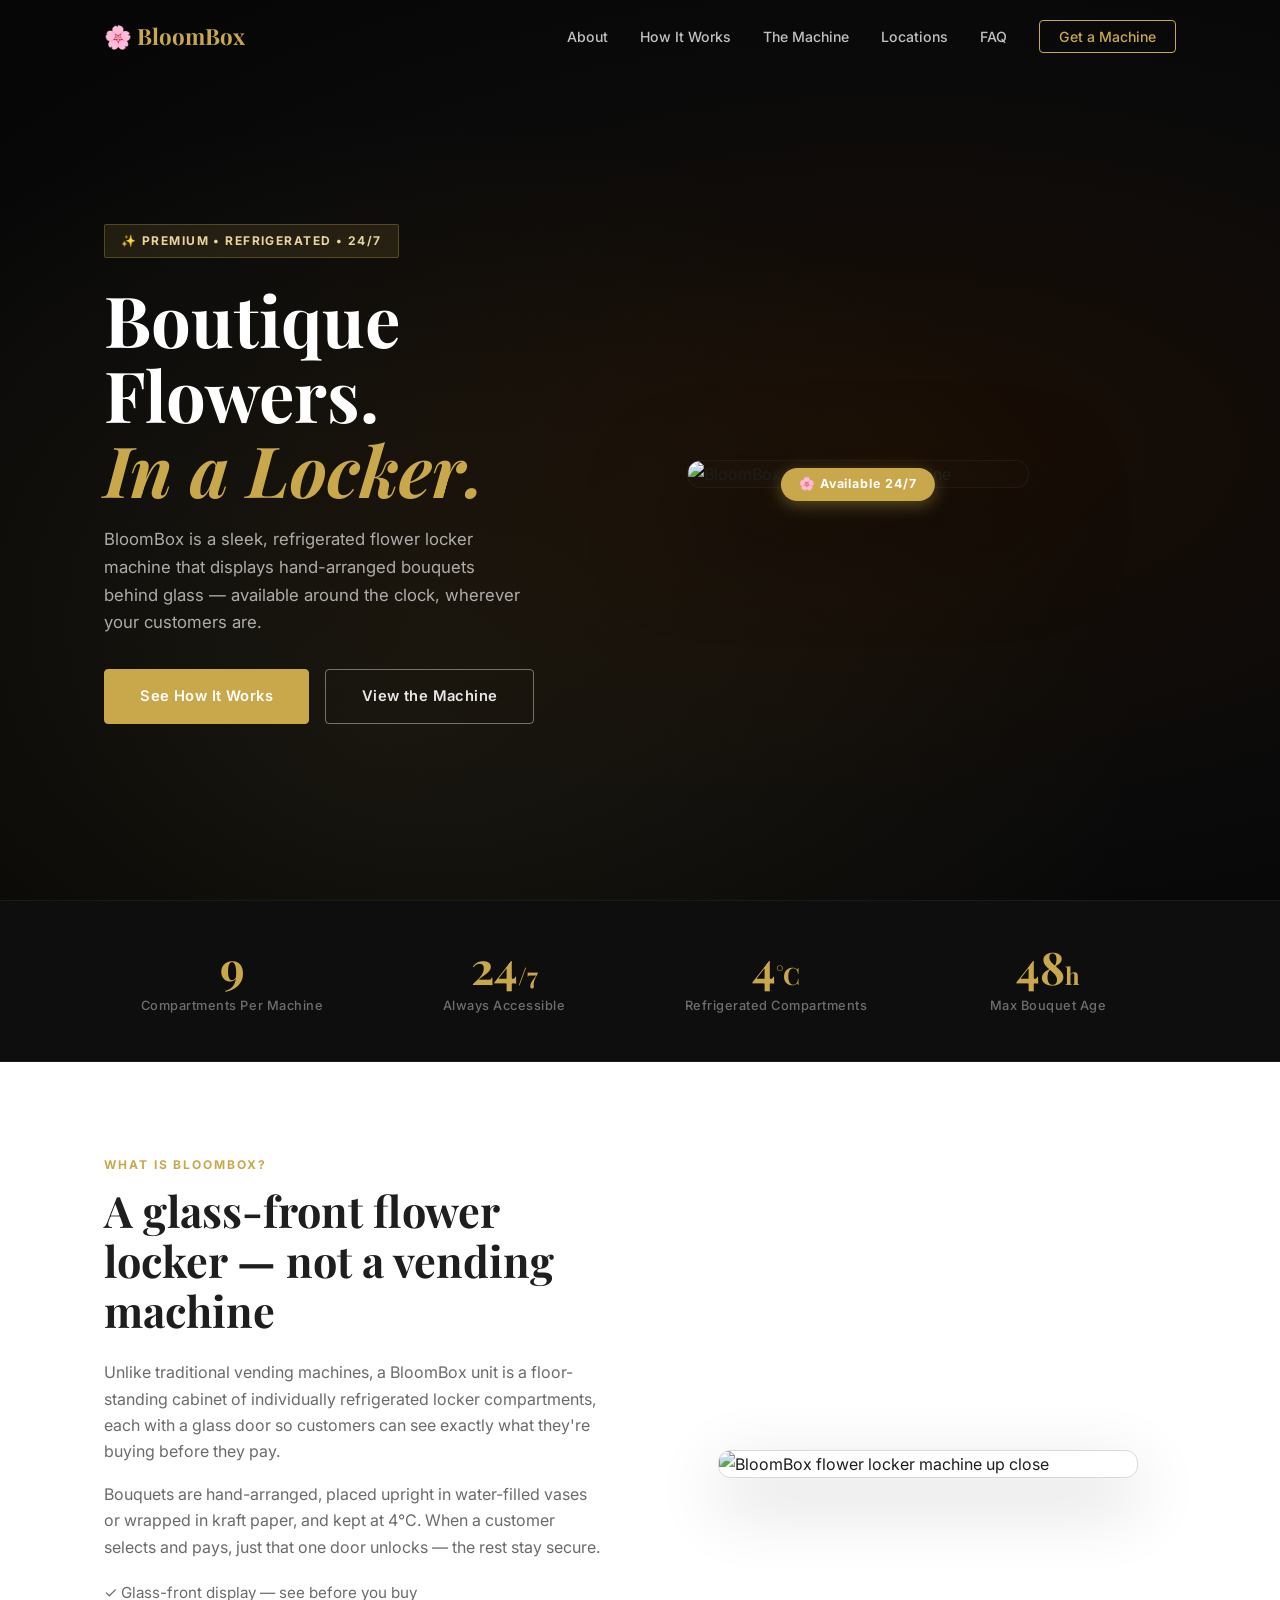
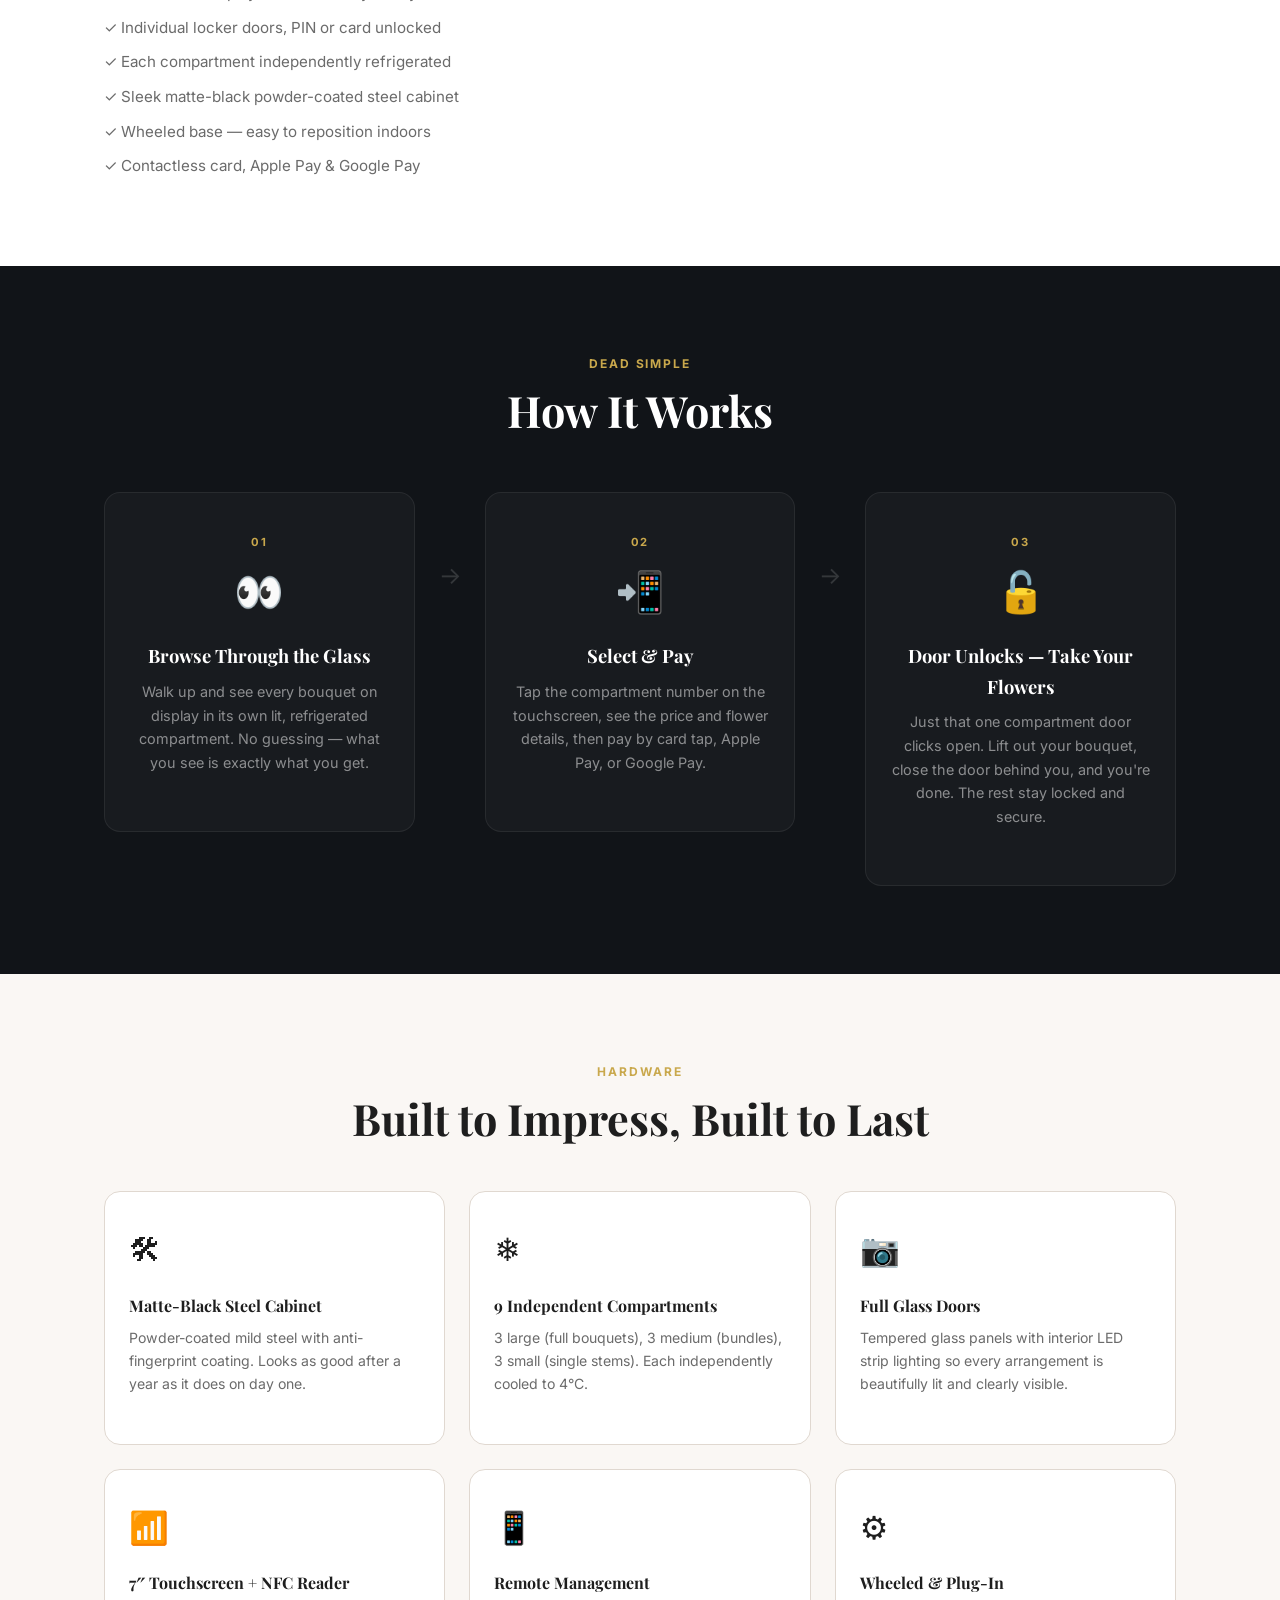
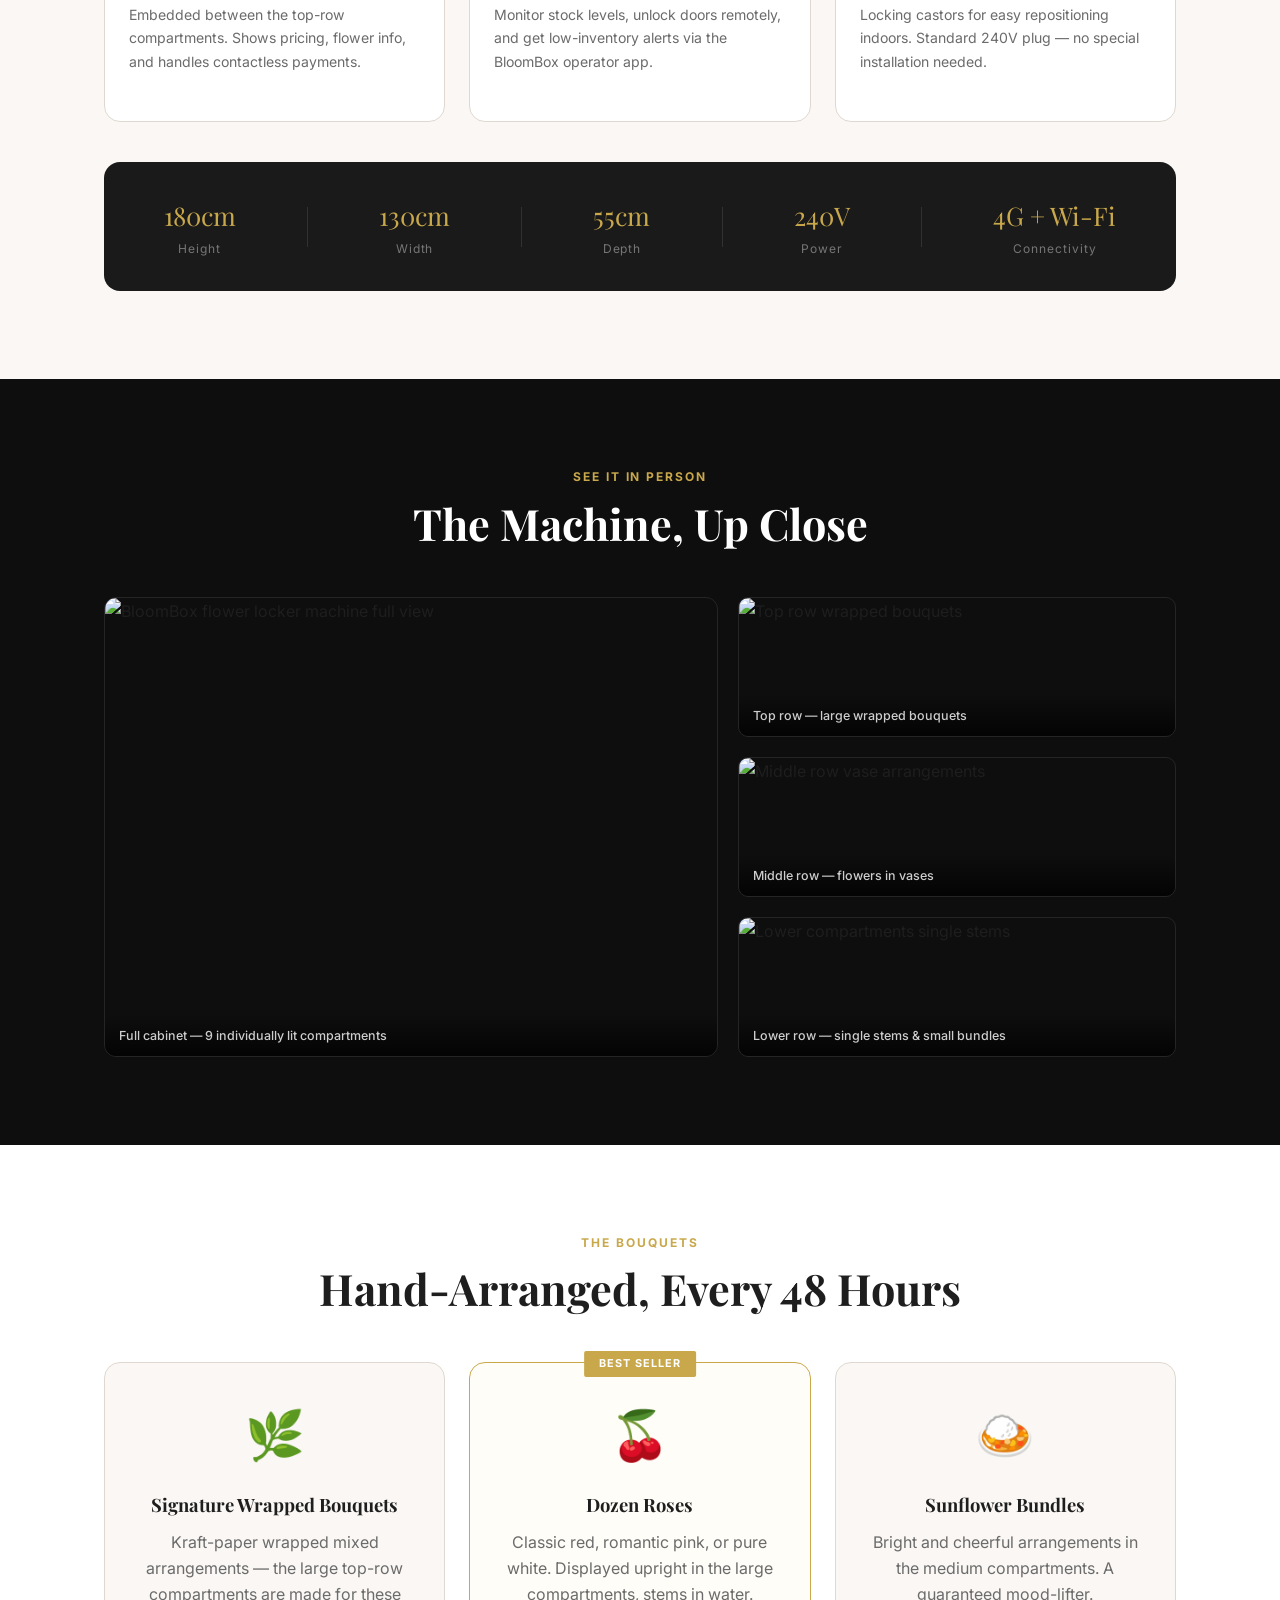
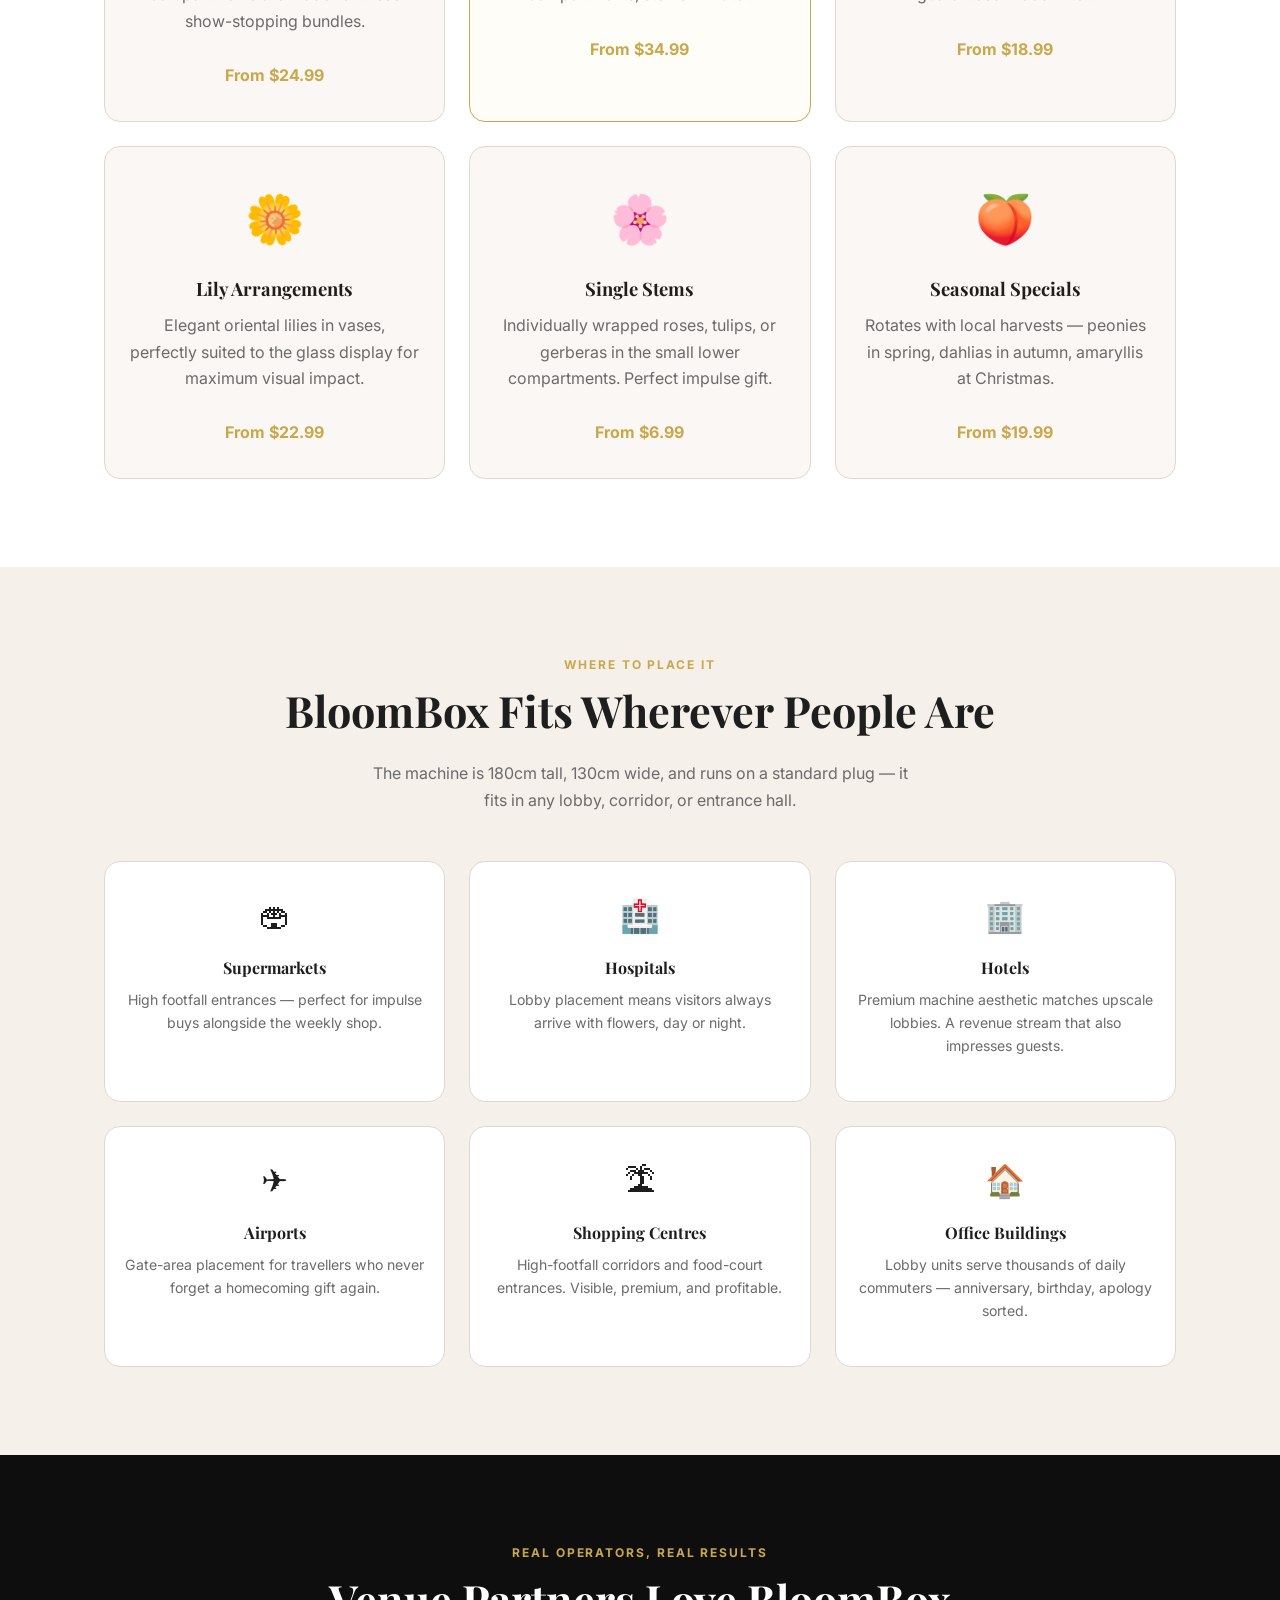
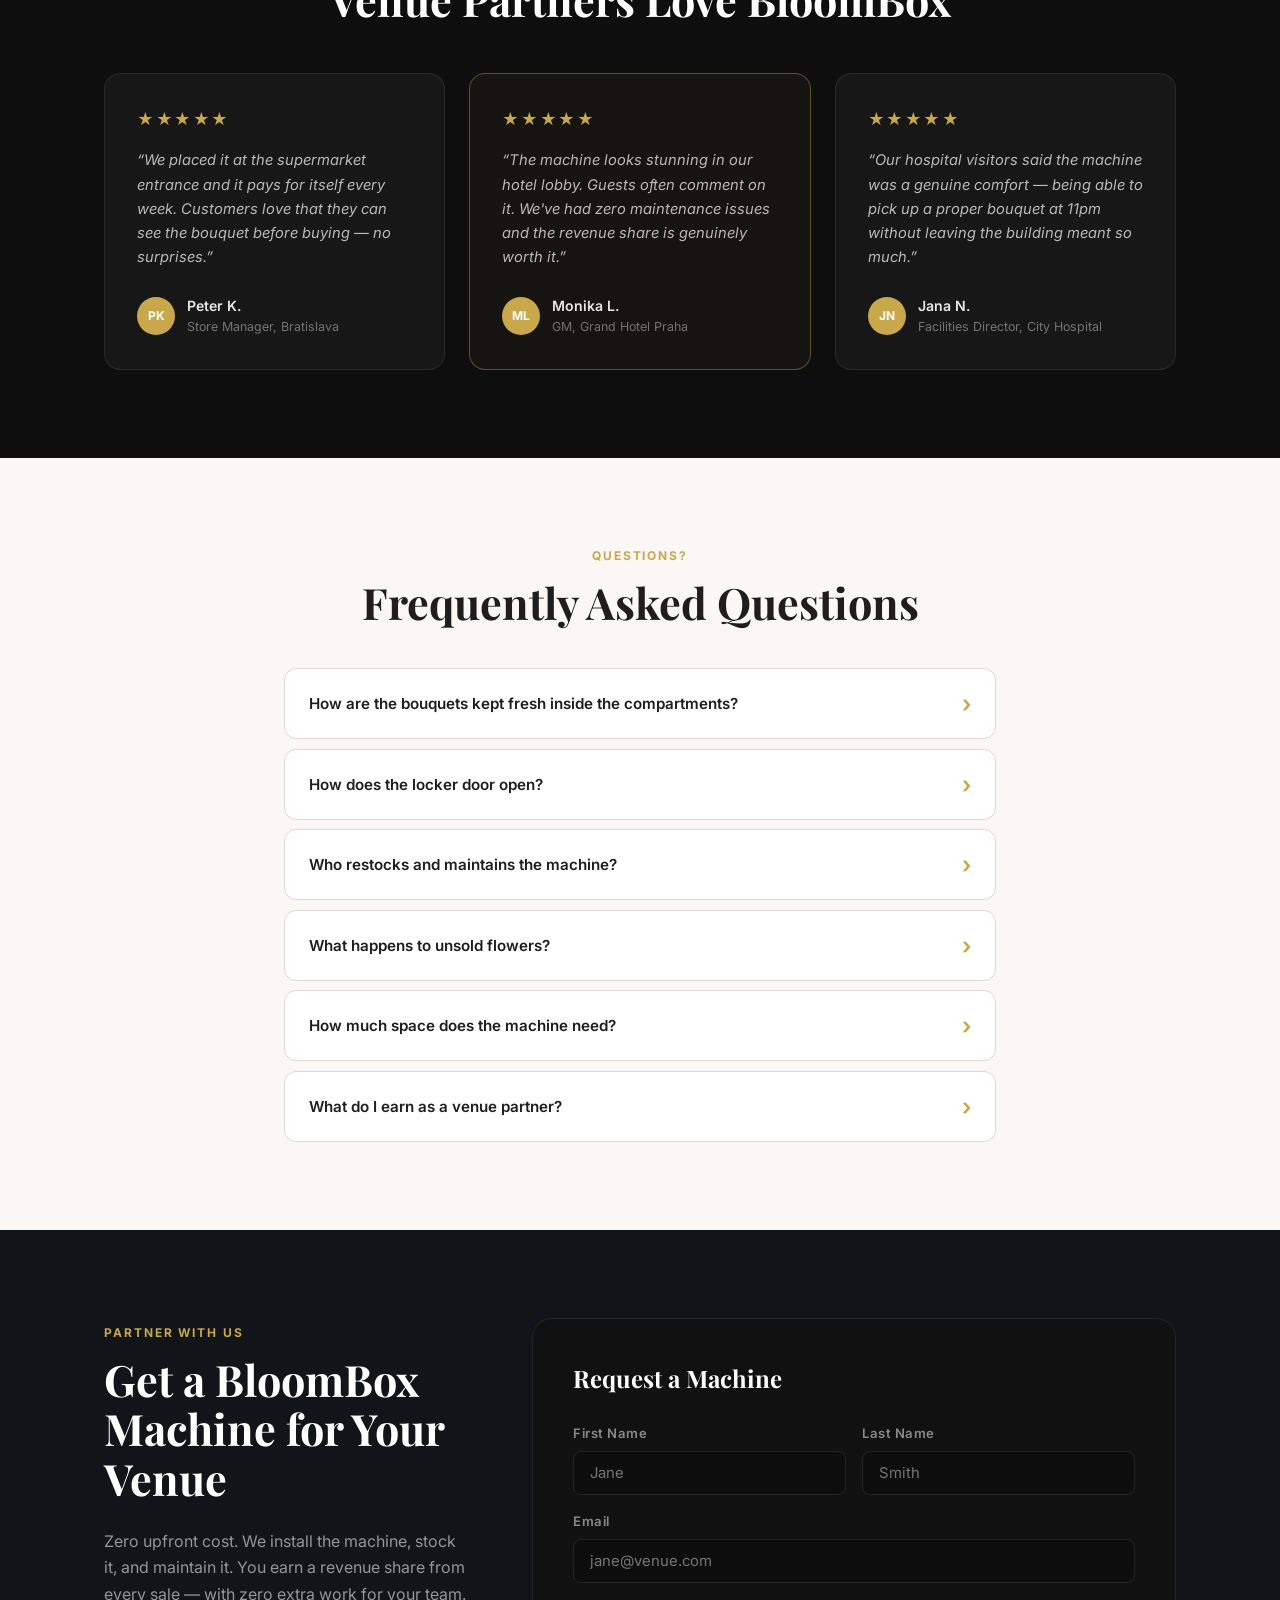
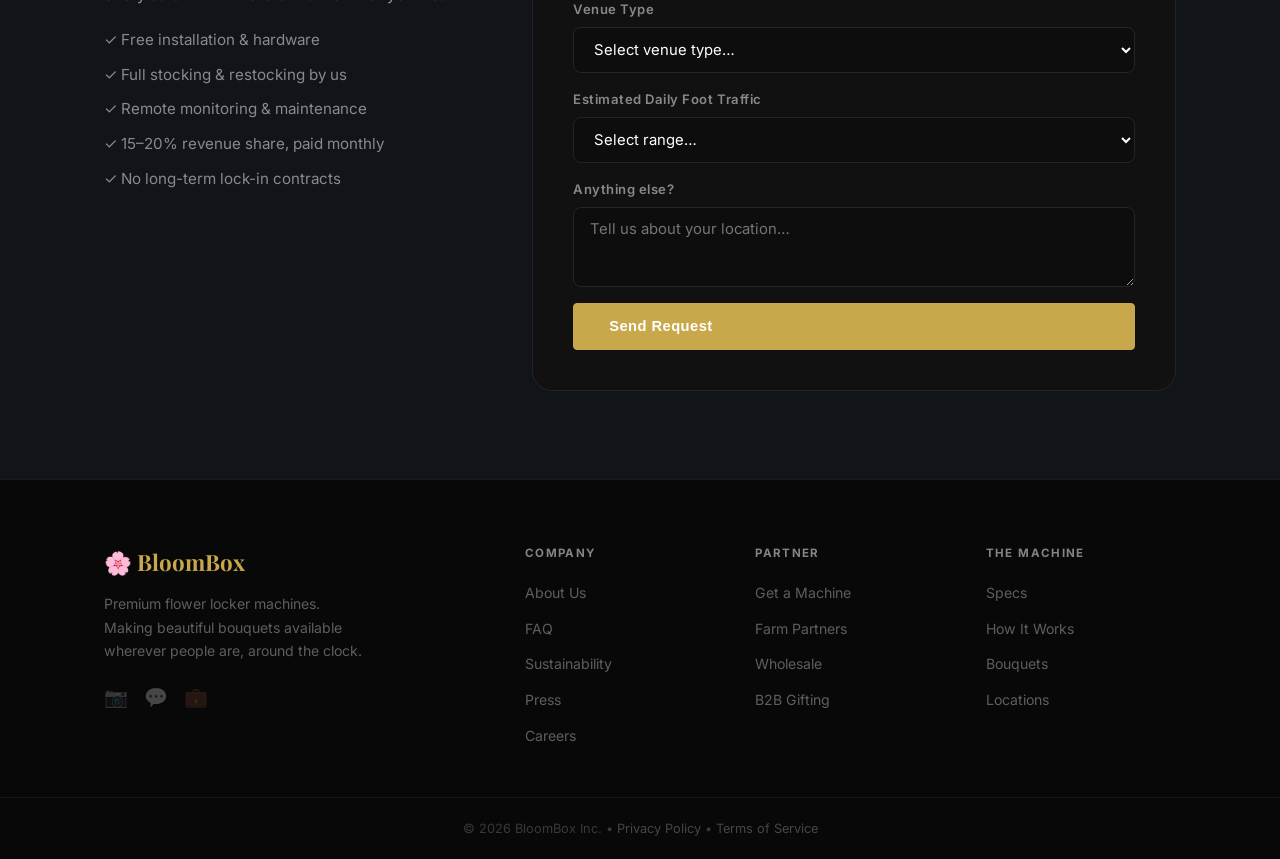
==== commit 9743b6cd: "Add real machine photo slots and photo gallery section Replaces CSS mockups with img tags referencin" ====
--- a/flower-vending/index.html
+++ b/flower-vending/index.html
@@ -52,59 +52,9 @@
       </div>
     </div>
     <div class="hero-visual">
-      <div class="locker-preview">
-        <div class="lp-row">
-          <div class="lp-cell large">
-            <div class="lp-inner">
-              <div class="bouquet-icon">&#127807;</div>
-              <div class="lp-tag">Wrapped Bouquet</div>
-            </div>
-          </div>
-          <div class="lp-cell large">
-            <div class="lp-inner">
-              <div class="bouquet-icon">&#127826;</div>
-              <div class="lp-tag">Roses</div>
-            </div>
-          </div>
-        </div>
-        <div class="lp-row">
-          <div class="lp-cell medium">
-            <div class="lp-inner">
-              <div class="bouquet-icon">&#127835;</div>
-              <div class="lp-tag">Sunflowers</div>
-            </div>
-          </div>
-          <div class="lp-cell medium">
-            <div class="lp-inner">
-              <div class="bouquet-icon">&#127804;</div>
-              <div class="lp-tag">Lilies</div>
-            </div>
-          </div>
-          <div class="lp-cell medium">
-            <div class="lp-inner">
-              <div class="bouquet-icon">&#127800;</div>
-              <div class="lp-tag">Mixed</div>
-            </div>
-          </div>
-        </div>
-        <div class="lp-row">
-          <div class="lp-cell small">
-            <div class="lp-inner">
-              <div class="bouquet-icon" style="font-size:1.4rem">&#127826;</div>
-            </div>
-          </div>
-          <div class="lp-cell small unlocked">
-            <div class="lp-inner">
-              <div style="font-size:1rem;color:#c9a84c">OPEN</div>
-            </div>
-          </div>
-          <div class="lp-cell small">
-            <div class="lp-inner">
-              <div class="bouquet-icon" style="font-size:1.4rem">&#127807;</div>
-            </div>
-          </div>
-        </div>
-        <div class="lp-brand">BloomBox</div>
+      <div class="hero-img-wrap">
+        <img src="machine.jpg" alt="BloomBox flower locker machine" class="hero-machine-img" />
+        <div class="hero-img-badge">&#127800; Available 24/7</div>
       </div>
     </div>
   </section>
@@ -158,34 +108,8 @@
         </ul>
       </div>
       <div class="about-visual">
-        <div class="cabinet-mockup">
-          <div class="cab-top-bar">
-            <span class="cab-logo-text">BloomBox</span>
-            <span class="cab-screen">&#128246;</span>
-          </div>
-          <div class="cab-grid">
-            <div class="cab-cell"><span>&#127807;</span></div>
-            <div class="cab-cell center-cell">
-              <div class="cab-touchscreen">
-                <div class="ts-line"></div>
-                <div class="ts-line short"></div>
-                <div class="ts-price">$24.99</div>
-              </div>
-            </div>
-            <div class="cab-cell"><span>&#127826;</span></div>
-            <div class="cab-cell"><span>&#127835;</span></div>
-            <div class="cab-cell"><span>&#127804;</span></div>
-            <div class="cab-cell"><span>&#127800;</span></div>
-            <div class="cab-cell small-cell"><span>&#127826;</span></div>
-            <div class="cab-cell small-cell open-cell"><span style="font-size:.7rem;color:#c9a84c">OPEN</span></div>
-            <div class="cab-cell small-cell"><span>&#127807;</span></div>
-          </div>
-          <div class="cab-wheels">
-            <div class="wheel"></div>
-            <div class="wheel"></div>
-            <div class="wheel"></div>
-            <div class="wheel"></div>
-          </div>
+        <div class="about-img-wrap">
+          <img src="machine.jpg" alt="BloomBox flower locker machine up close" class="about-machine-img" />
         </div>
       </div>
     </div>
@@ -282,6 +206,34 @@
         <div class="dim">
           <div class="dim-val">4G + Wi-Fi</div>
           <div class="dim-label">Connectivity</div>
+        </div>
+      </div>
+    </div>
+  </section>
+
+  <!-- PHOTO GALLERY -->
+  <section class="section gallery" id="gallery">
+    <div class="container">
+      <span class="section-label">See It In Person</span>
+      <h2>The Machine, Up Close</h2>
+      <div class="gallery-grid">
+        <div class="gallery-main">
+          <img src="machine.jpg" alt="BloomBox flower locker machine full view" />
+          <div class="gallery-caption">Full cabinet &mdash; 9 individually lit compartments</div>
+        </div>
+        <div class="gallery-side">
+          <div class="gallery-thumb">
+            <img src="machine.jpg" alt="Top row wrapped bouquets" />
+            <div class="gallery-caption">Top row &mdash; large wrapped bouquets</div>
+          </div>
+          <div class="gallery-thumb">
+            <img src="machine.jpg" alt="Middle row vase arrangements" />
+            <div class="gallery-caption">Middle row &mdash; flowers in vases</div>
+          </div>
+          <div class="gallery-thumb">
+            <img src="machine.jpg" alt="Lower compartments single stems" />
+            <div class="gallery-caption">Lower row &mdash; single stems &amp; small bundles</div>
+          </div>
         </div>
       </div>
     </div>
--- a/flower-vending/style.css
+++ b/flower-vending/style.css
@@ -172,11 +172,40 @@
 .lp-tag { font-size: .6rem; color: rgba(255,255,255,.35); margin-top: .2rem; letter-spacing: .05em; }
 .lp-brand { text-align: center; font-family: var(--font-head); color: rgba(201,168,76,.5); font-size: .85rem; margin-top: .75rem; letter-spacing: .1em; }
 
+/* Hero image */
+.hero-img-wrap {
+  flex-shrink: 0;
+  position: relative;
+  width: 340px;
+}
+.hero-machine-img {
+  width: 100%;
+  border-radius: 12px;
+  display: block;
+  box-shadow: 0 40px 100px rgba(0,0,0,.7), 0 0 0 1px rgba(255,255,255,.06);
+  object-fit: cover;
+}
+.hero-img-badge {
+  position: absolute;
+  bottom: -14px;
+  left: 50%;
+  transform: translateX(-50%);
+  background: var(--gold);
+  color: #fff;
+  font-size: .78rem;
+  font-weight: 700;
+  letter-spacing: .08em;
+  padding: .4rem 1.1rem;
+  border-radius: 50px;
+  white-space: nowrap;
+  box-shadow: 0 4px 16px rgba(201,168,76,.4);
+}
+
 @media (max-width: 860px) {
   .hero { flex-direction: column; text-align: center; padding-top: 8rem; }
   .hero-sub { margin: 0 auto 2rem; }
   .hero-actions { justify-content: center; }
-  .locker-preview { width: 240px; }
+  .hero-img-wrap { width: 280px; }
 }
 
 /* ---- STATS ---- */
@@ -196,47 +225,23 @@
 @media (max-width: 768px) { .about-grid { grid-template-columns: 1fr; gap: 3rem; } }
 .about-text p { font-size: 1rem; }
 
-/* Cabinet mockup */
+/* About image */
 .about-visual { display: flex; justify-content: center; }
-.cabinet-mockup {
-  width: 200px;
-  background: #141414;
-  border: 2px solid #252525;
-  border-radius: 6px 6px 4px 4px;
-  box-shadow: 0 24px 70px rgba(0,0,0,.25), inset 0 1px 0 rgba(255,255,255,.04);
-  overflow: visible;
-  position: relative;
-}
-.cab-top-bar {
-  background: #0a0a0a;
-  padding: .75rem 1rem;
-  display: flex;
-  justify-content: space-between;
-  align-items: center;
-  border-bottom: 1px solid #252525;
-}
-.cab-logo-text { font-family: var(--font-head); color: var(--gold); font-size: .9rem; letter-spacing: .06em; }
-.cab-screen { font-size: 1rem; }
-.cab-grid { display: grid; grid-template-columns: 1fr 1fr 1fr; gap: 3px; padding: 3px; }
-.cab-cell {
-  background: #0d0d0d;
-  border: 1px solid #252525;
-  border-radius: 2px;
-  height: 50px;
-  display: flex;
-  align-items: center;
-  justify-content: center;
-  font-size: 1.4rem;
-}
-.cab-cell.center-cell { background: #1a1a0a; border-color: rgba(201,168,76,.25); }
-.cab-cell.open-cell { border-color: var(--gold); background: rgba(201,168,76,.06); }
-.cab-cell.small-cell { height: 36px; font-size: 1.1rem; }
-.cab-touchscreen { text-align: center; padding: .2rem; }
-.ts-line { height: 2px; background: rgba(255,255,255,.12); border-radius: 1px; margin-bottom: 3px; }
-.ts-line.short { width: 60%; margin: 0 auto 4px; }
-.ts-price { font-size: .55rem; color: var(--gold); font-weight: 700; }
-.cab-wheels { display: flex; justify-content: space-around; padding: .5rem .75rem .3rem; }
-.wheel { width: 10px; height: 10px; border-radius: 50%; background: #333; border: 1px solid #444; }
+.about-img-wrap {
+  width: 100%;
+  max-width: 420px;
+  border-radius: 12px;
+  overflow: hidden;
+  box-shadow: 0 24px 70px rgba(0,0,0,.2);
+  border: 1px solid var(--border);
+}
+.about-machine-img {
+  width: 100%;
+  display: block;
+  object-fit: cover;
+  transition: transform .5s ease;
+}
+.about-img-wrap:hover .about-machine-img { transform: scale(1.03); }
 
 /* ---- HOW IT WORKS ---- */
 .how { background: var(--dark); }
@@ -297,6 +302,71 @@
 
 @media (max-width: 768px) { .specs-grid { grid-template-columns: 1fr 1fr; } }
 @media (max-width: 480px) { .specs-grid { grid-template-columns: 1fr; } }
+
+/* ---- GALLERY ---- */
+.gallery { background: var(--black); }
+.gallery .section-label { display: block; text-align: center; }
+.gallery h2 { text-align: center; color: #fff; }
+.gallery-grid {
+  display: grid;
+  grid-template-columns: 1.4fr 1fr;
+  gap: 1.25rem;
+  margin-top: 3rem;
+}
+.gallery-main {
+  border-radius: 12px;
+  overflow: hidden;
+  position: relative;
+  border: 1px solid #252525;
+}
+.gallery-main img {
+  width: 100%;
+  height: 100%;
+  object-fit: cover;
+  display: block;
+  transition: transform .5s ease;
+}
+.gallery-main:hover img { transform: scale(1.03); }
+.gallery-side {
+  display: flex;
+  flex-direction: column;
+  gap: 1.25rem;
+}
+.gallery-thumb {
+  flex: 1;
+  border-radius: 10px;
+  overflow: hidden;
+  position: relative;
+  border: 1px solid #252525;
+  min-height: 140px;
+}
+.gallery-thumb img {
+  width: 100%;
+  height: 100%;
+  object-fit: cover;
+  object-position: center top;
+  display: block;
+  transition: transform .5s ease;
+}
+.gallery-thumb:hover img { transform: scale(1.05); }
+.gallery-caption {
+  position: absolute;
+  bottom: 0; left: 0; right: 0;
+  background: linear-gradient(transparent, rgba(0,0,0,.75));
+  color: rgba(255,255,255,.8);
+  font-size: .78rem;
+  padding: .75rem .9rem .55rem;
+  font-weight: 500;
+}
+
+@media (max-width: 768px) {
+  .gallery-grid { grid-template-columns: 1fr; }
+  .gallery-side { flex-direction: row; }
+  .gallery-thumb { min-height: 160px; }
+}
+@media (max-width: 480px) {
+  .gallery-side { flex-direction: column; }
+}
 
 /* ---- FLOWERS ---- */
 .flowers { background: var(--white); }
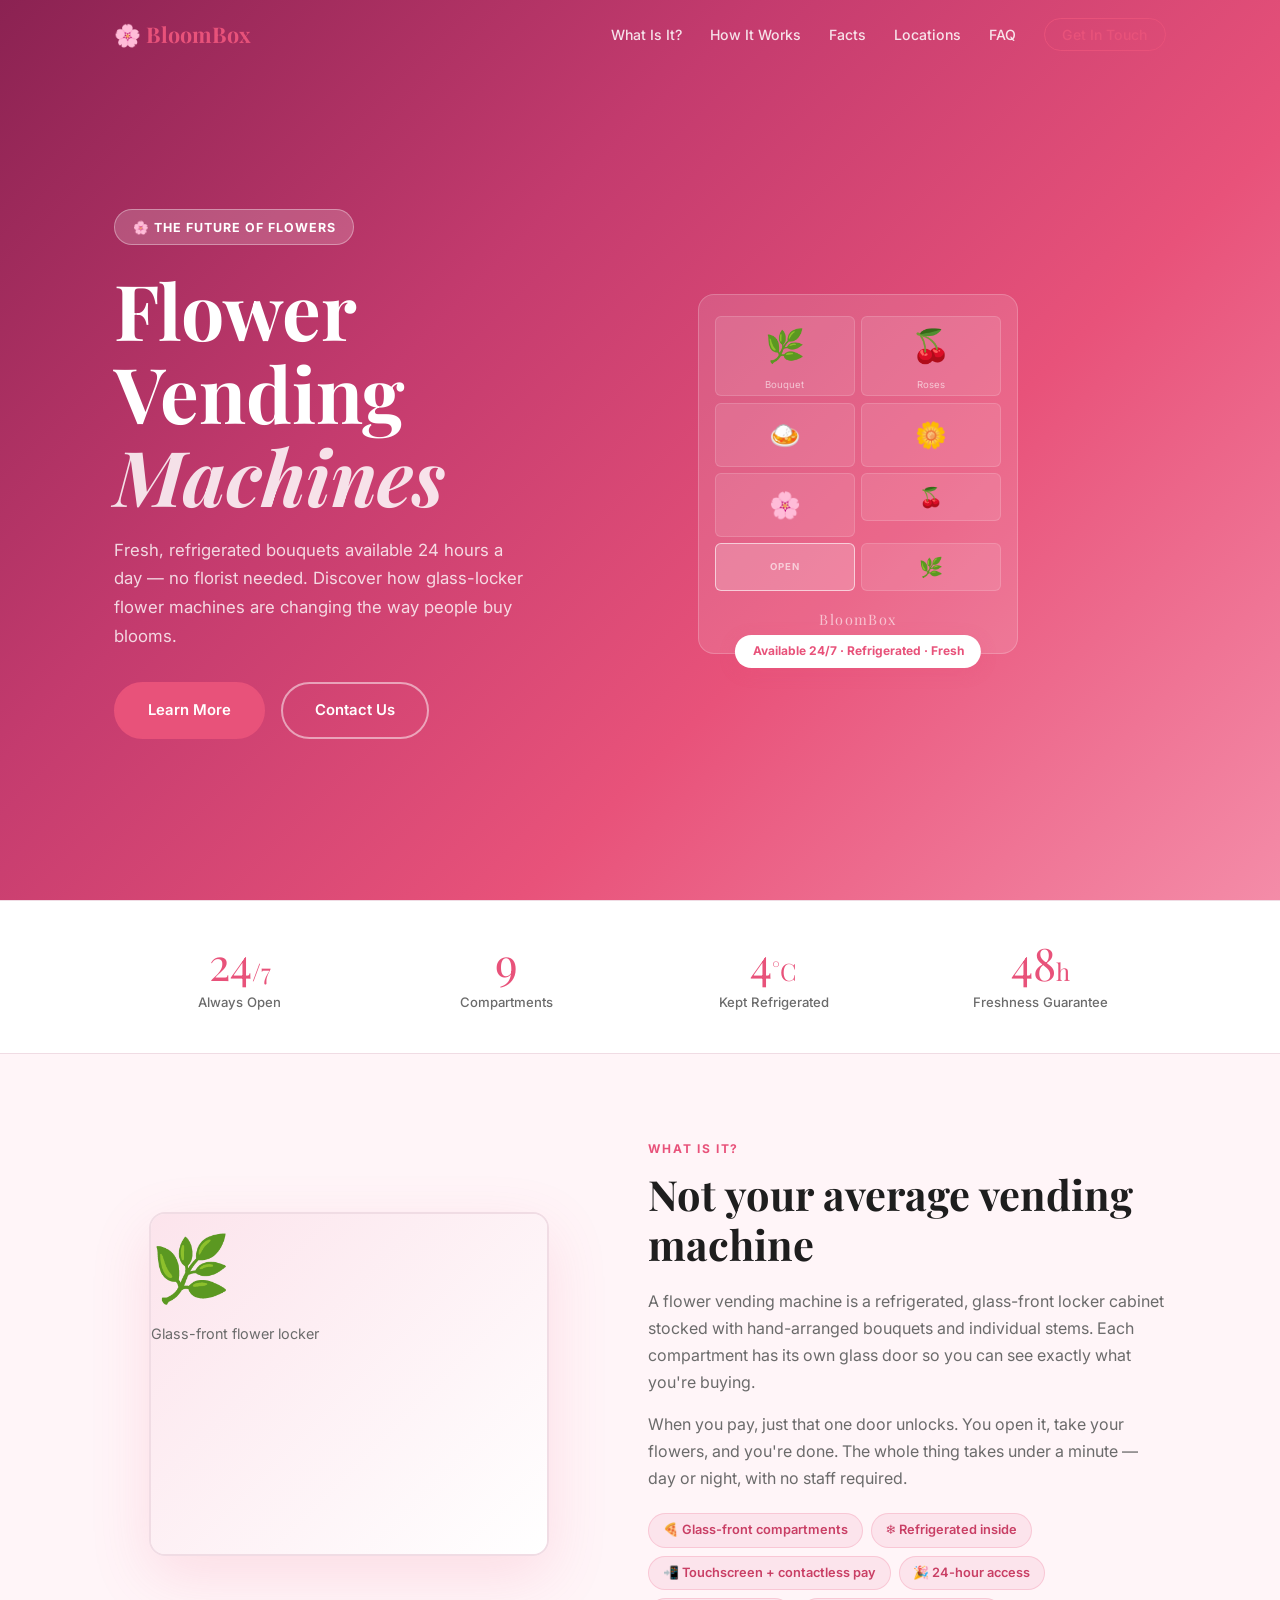
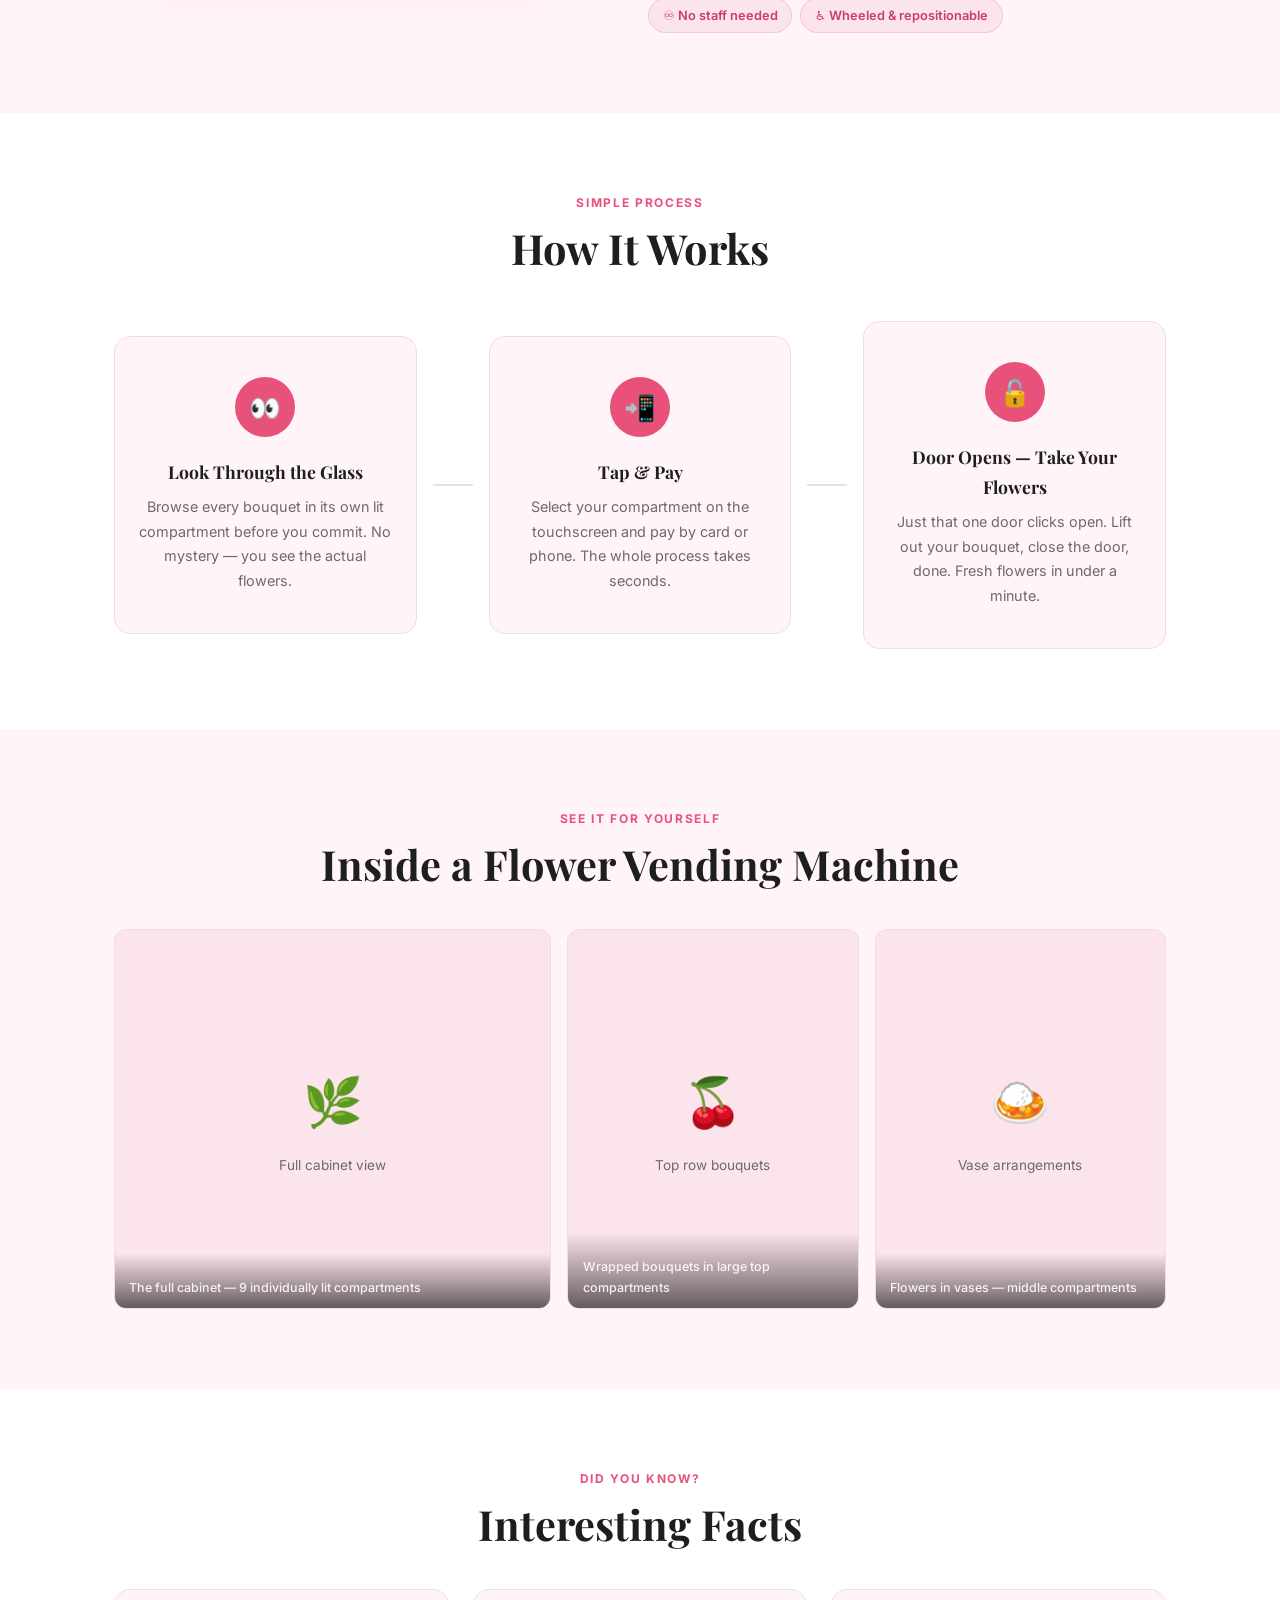
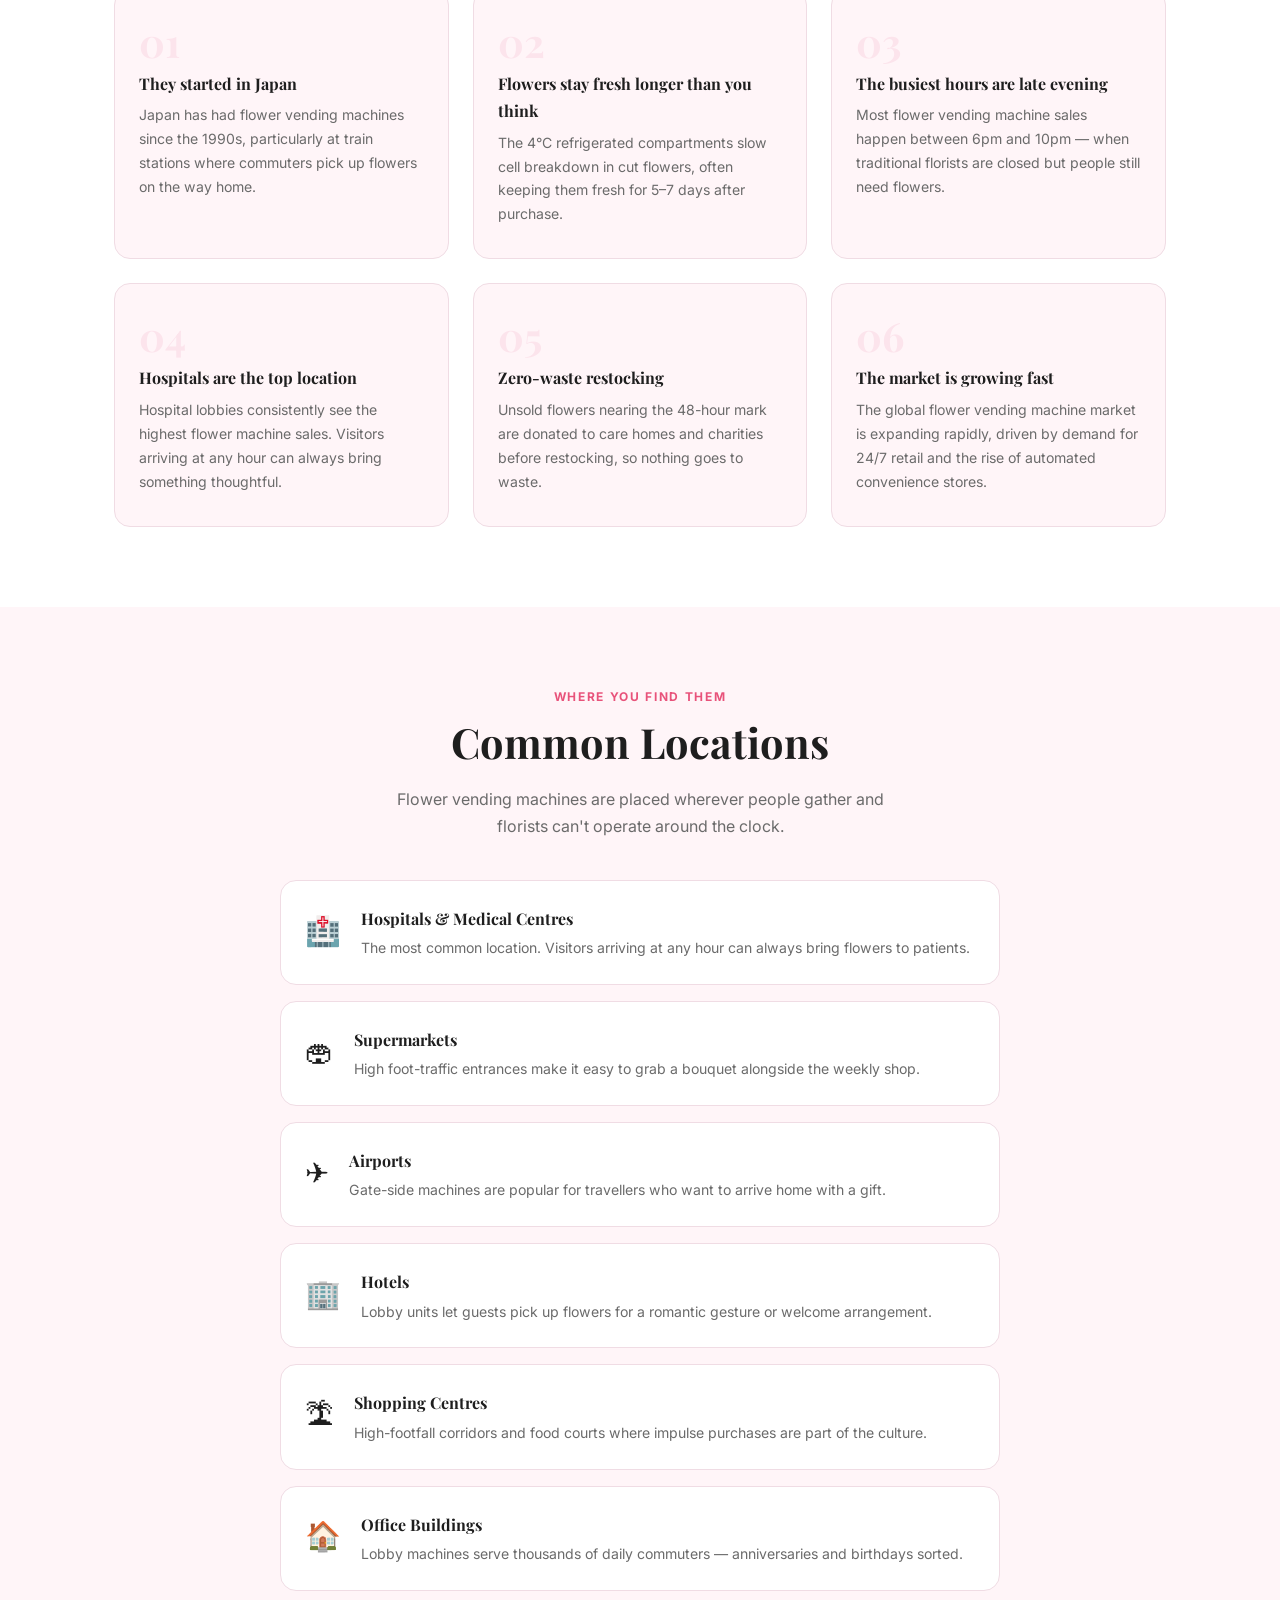
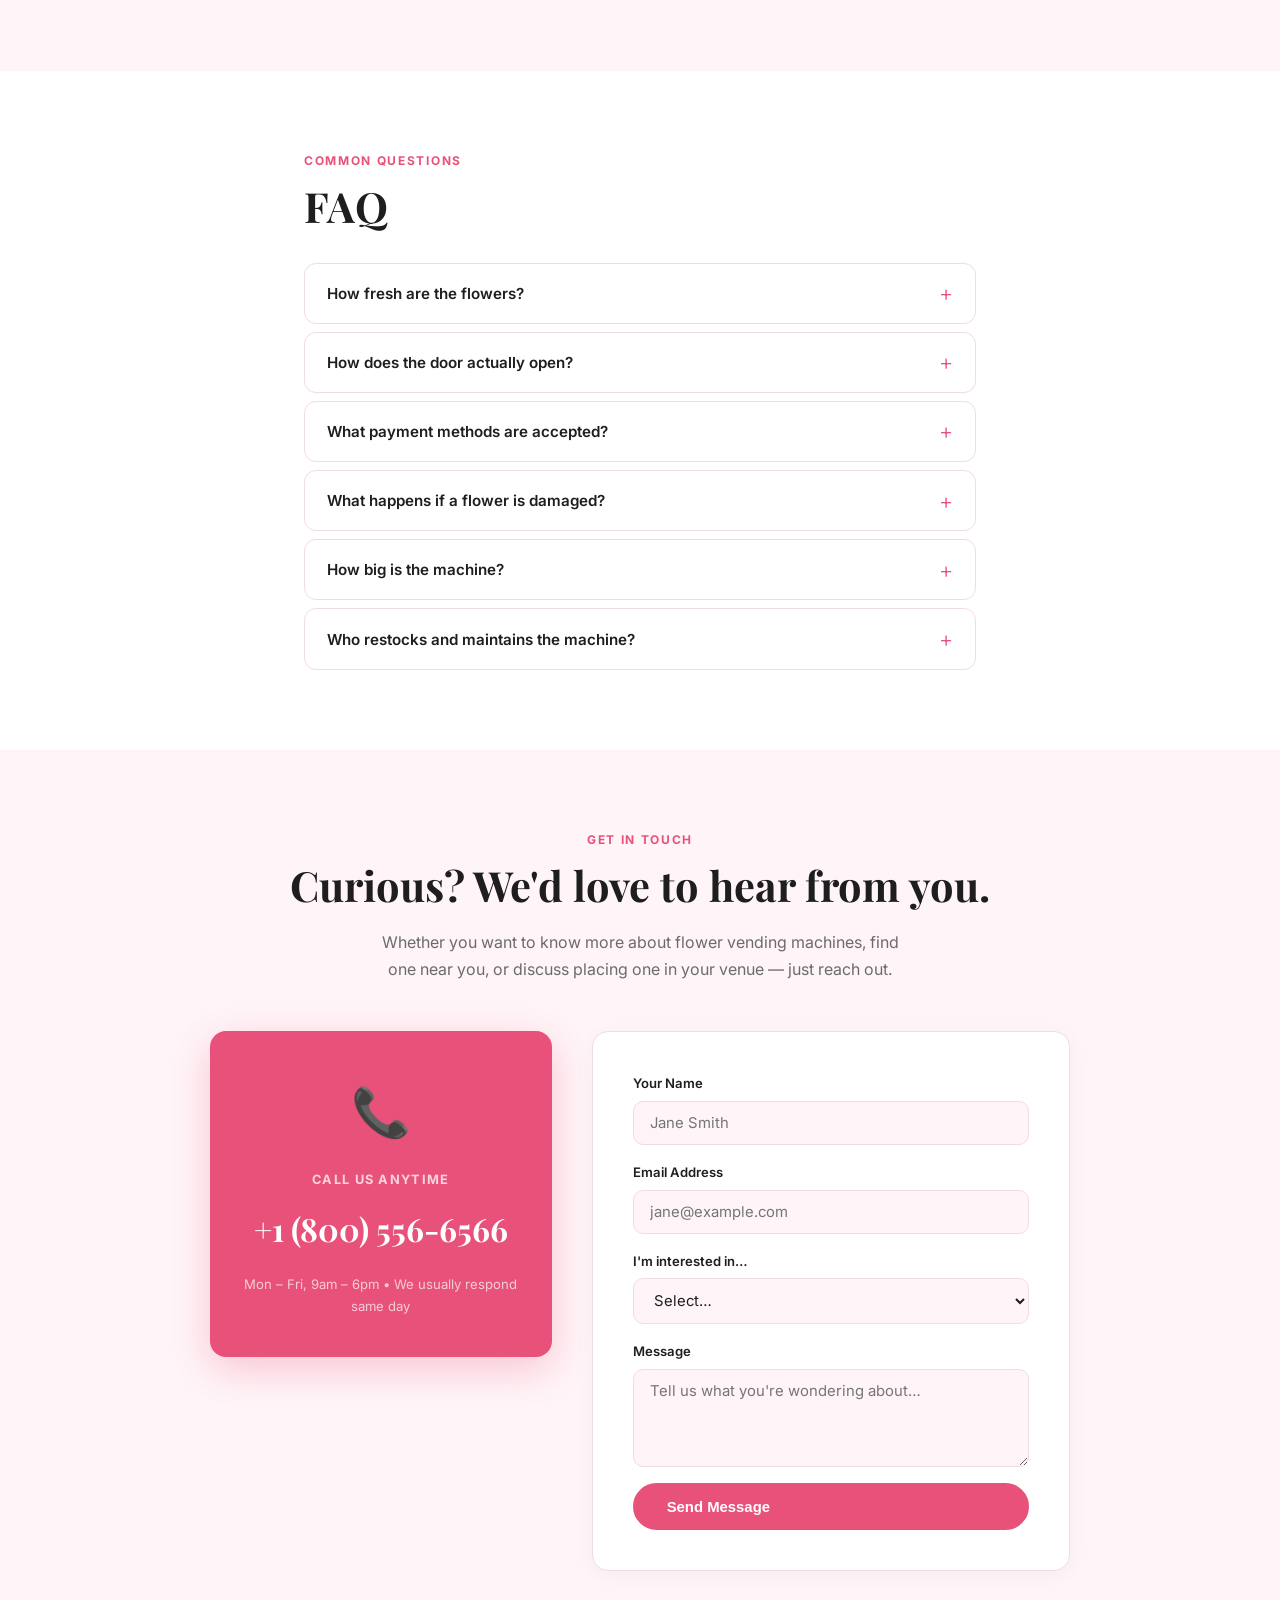
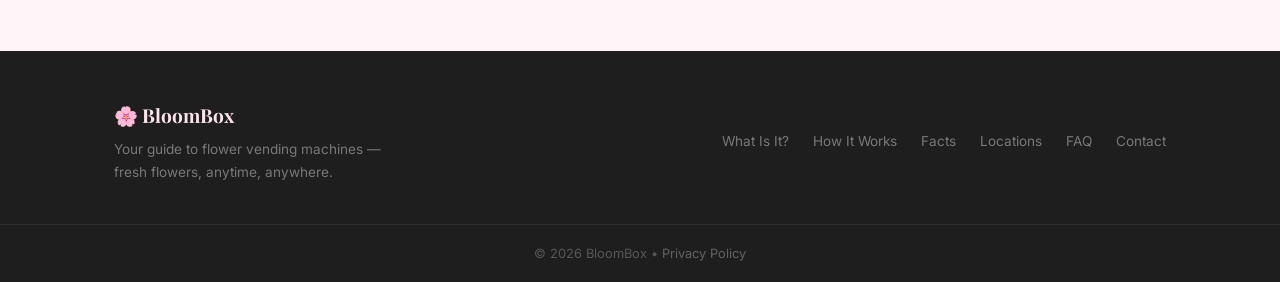
==== commit 4071ff39: "Redesign as pink info hub with contact number and photo fallbacks Pink/rose colour scheme, informati" ====
--- a/flower-vending/index.html
+++ b/flower-vending/index.html
@@ -3,10 +3,10 @@
 <head>
   <meta charset="UTF-8" />
   <meta name="viewport" content="width=device-width, initial-scale=1.0" />
-  <title>BloomBox &mdash; Premium Flower Locker Machines</title>
+  <title>BloomBox &mdash; Flower Vending Machines</title>
   <link rel="preconnect" href="https://fonts.googleapis.com" />
   <link rel="preconnect" href="https://fonts.gstatic.com" crossorigin />
-  <link href="https://fonts.googleapis.com/css2?family=Playfair+Display:ital,wght@0,400;0,600;0,700;1,400&family=Inter:wght@300;400;500;600&display=swap" rel="stylesheet" />
+  <link href="https://fonts.googleapis.com/css2?family=Playfair+Display:ital,wght@0,400;0,700;1,400&family=Inter:wght@300;400;500;600&display=swap" rel="stylesheet" />
   <link rel="stylesheet" href="style.css" />
 </head>
 <body>
@@ -16,45 +16,60 @@
     <div class="nav-inner">
       <div class="logo">&#127800; BloomBox</div>
       <ul class="nav-links">
-        <li><a href="#about">About</a></li>
+        <li><a href="#about">What Is It?</a></li>
         <li><a href="#how">How It Works</a></li>
-        <li><a href="#machines">The Machine</a></li>
+        <li><a href="#facts">Facts</a></li>
         <li><a href="#locations">Locations</a></li>
         <li><a href="#faq">FAQ</a></li>
-        <li><a href="#contact" class="nav-cta">Get a Machine</a></li>
+        <li><a href="#contact" class="nav-cta">Get In Touch</a></li>
       </ul>
       <button class="hamburger" id="hamburger" aria-label="Menu">&#9776;</button>
     </div>
     <div class="mobile-menu" id="mobileMenu">
-      <a href="#about">About</a>
+      <a href="#about">What Is It?</a>
       <a href="#how">How It Works</a>
-      <a href="#machines">The Machine</a>
+      <a href="#facts">Facts</a>
       <a href="#locations">Locations</a>
       <a href="#faq">FAQ</a>
-      <a href="#contact">Get a Machine</a>
+      <a href="#contact">Get In Touch</a>
     </div>
   </nav>
 
   <!-- HERO -->
-  <section class="hero" id="hero">
-    <div class="hero-bg"></div>
+  <section class="hero">
     <div class="hero-content">
-      <div class="hero-badge">&#10024; Premium &bull; Refrigerated &bull; 24/7</div>
-      <h1 class="hero-title">Boutique Flowers.<br /><span class="accent">In a Locker.</span></h1>
+      <div class="hero-badge">&#127800; The Future of Flowers</div>
+      <h1>Flower Vending<br /><span class="accent">Machines</span></h1>
       <p class="hero-sub">
-        BloomBox is a sleek, refrigerated flower locker machine that displays
-        hand-arranged bouquets behind glass &mdash; available around the clock,
-        wherever your customers are.
+        Fresh, refrigerated bouquets available 24 hours a day &mdash; no florist needed.
+        Discover how glass-locker flower machines are changing the way people buy blooms.
       </p>
       <div class="hero-actions">
-        <a href="#how" class="btn btn-primary">See How It Works</a>
-        <a href="#machines" class="btn btn-ghost">View the Machine</a>
+        <a href="#about" class="btn btn-primary">Learn More</a>
+        <a href="#contact" class="btn btn-ghost">Contact Us</a>
       </div>
     </div>
     <div class="hero-visual">
-      <div class="hero-img-wrap">
-        <img src="machine.jpg" alt="BloomBox flower locker machine" class="hero-machine-img" />
-        <div class="hero-img-badge">&#127800; Available 24/7</div>
+      <div class="machine-photo">
+        <img
+          src="machine.jpg"
+          alt="Flower vending machine with glass compartments"
+          onerror="this.style.display='none';this.nextElementSibling.style.display='flex'"
+        />
+        <div class="machine-fallback" style="display:none">
+          <div class="fallback-grid">
+            <div class="fg-cell large"><span>&#127807;</span><small>Bouquet</small></div>
+            <div class="fg-cell large"><span>&#127826;</span><small>Roses</small></div>
+            <div class="fg-cell medium"><span>&#127835;</span></div>
+            <div class="fg-cell medium"><span>&#127804;</span></div>
+            <div class="fg-cell medium"><span>&#127800;</span></div>
+            <div class="fg-cell small"><span>&#127826;</span></div>
+            <div class="fg-cell small open"><small>OPEN</small></div>
+            <div class="fg-cell small"><span>&#127807;</span></div>
+          </div>
+          <div class="fallback-label">BloomBox</div>
+        </div>
+        <div class="photo-tag">Available 24/7 &#183; Refrigerated &#183; Fresh</div>
       </div>
     </div>
   </section>
@@ -63,53 +78,61 @@
   <section class="stats">
     <div class="container stats-grid">
       <div class="stat">
+        <div class="stat-num">24<span>/7</span></div>
+        <div class="stat-label">Always Open</div>
+      </div>
+      <div class="stat">
         <div class="stat-num">9</div>
-        <div class="stat-label">Compartments Per Machine</div>
-      </div>
-      <div class="stat">
-        <div class="stat-num">24<span>/7</span></div>
-        <div class="stat-label">Always Accessible</div>
+        <div class="stat-label">Compartments</div>
       </div>
       <div class="stat">
         <div class="stat-num">4<span>&deg;C</span></div>
-        <div class="stat-label">Refrigerated Compartments</div>
+        <div class="stat-label">Kept Refrigerated</div>
       </div>
       <div class="stat">
         <div class="stat-num">48<span>h</span></div>
-        <div class="stat-label">Max Bouquet Age</div>
-      </div>
-    </div>
-  </section>
-
-  <!-- ABOUT -->
+        <div class="stat-label">Freshness Guarantee</div>
+      </div>
+    </div>
+  </section>
+
+  <!-- WHAT IS IT -->
   <section class="section about" id="about">
     <div class="container about-grid">
+      <div class="about-img">
+        <div class="photo-frame">
+          <img
+            src="machine.jpg"
+            alt="Flower vending locker machine"
+            onerror="this.style.display='none';this.nextElementSibling.style.display='block'"
+          />
+          <div class="photo-placeholder" style="display:none">
+            <span>&#127807;</span>
+            <p>Glass-front flower locker</p>
+          </div>
+        </div>
+      </div>
       <div class="about-text">
-        <span class="section-label">What is BloomBox?</span>
-        <h2>A glass-front flower locker &mdash; not a vending machine</h2>
+        <span class="section-label">What Is It?</span>
+        <h2>Not your average vending machine</h2>
         <p>
-          Unlike traditional vending machines, a BloomBox unit is a
-          floor-standing cabinet of individually refrigerated locker compartments,
-          each with a glass door so customers can see exactly what they&apos;re
-          buying before they pay.
+          A flower vending machine is a refrigerated, glass-front locker cabinet
+          stocked with hand-arranged bouquets and individual stems. Each
+          compartment has its own glass door so you can see exactly what
+          you&apos;re buying.
         </p>
         <p>
-          Bouquets are hand-arranged, placed upright in water-filled vases or
-          wrapped in kraft paper, and kept at 4&deg;C. When a customer selects
-          and pays, just that one door unlocks &mdash; the rest stay secure.
+          When you pay, just that one door unlocks. You open it, take your
+          flowers, and you&apos;re done. The whole thing takes under a minute &mdash;
+          day or night, with no staff required.
         </p>
-        <ul class="check-list">
-          <li>&#10003; Glass-front display &mdash; see before you buy</li>
-          <li>&#10003; Individual locker doors, PIN or card unlocked</li>
-          <li>&#10003; Each compartment independently refrigerated</li>
-          <li>&#10003; Sleek matte-black powder-coated steel cabinet</li>
-          <li>&#10003; Wheeled base &mdash; easy to reposition indoors</li>
-          <li>&#10003; Contactless card, Apple Pay &amp; Google Pay</li>
-        </ul>
-      </div>
-      <div class="about-visual">
-        <div class="about-img-wrap">
-          <img src="machine.jpg" alt="BloomBox flower locker machine up close" class="about-machine-img" />
+        <div class="pill-list">
+          <span class="pill">&#127829; Glass-front compartments</span>
+          <span class="pill">&#10052; Refrigerated inside</span>
+          <span class="pill">&#128242; Touchscreen + contactless pay</span>
+          <span class="pill">&#127881; 24-hour access</span>
+          <span class="pill">&#9854; No staff needed</span>
+          <span class="pill">&#9855; Wheeled &amp; repositionable</span>
         </div>
       </div>
     </div>
@@ -118,169 +141,93 @@
   <!-- HOW IT WORKS -->
   <section class="section how" id="how">
     <div class="container">
-      <span class="section-label">Dead Simple</span>
+      <span class="section-label">Simple Process</span>
       <h2>How It Works</h2>
       <div class="steps">
         <div class="step">
-          <div class="step-num">01</div>
-          <div class="step-icon">&#128064;</div>
-          <h3>Browse Through the Glass</h3>
-          <p>Walk up and see every bouquet on display in its own lit, refrigerated compartment. No guessing &mdash; what you see is exactly what you get.</p>
-        </div>
-        <div class="step-arrow">&#8594;</div>
+          <div class="step-circle">&#128064;</div>
+          <h3>Look Through the Glass</h3>
+          <p>Browse every bouquet in its own lit compartment before you commit. No mystery &mdash; you see the actual flowers.</p>
+        </div>
+        <div class="step-line"></div>
         <div class="step">
-          <div class="step-num">02</div>
-          <div class="step-icon">&#128242;</div>
-          <h3>Select &amp; Pay</h3>
-          <p>Tap the compartment number on the touchscreen, see the price and flower details, then pay by card tap, Apple Pay, or Google Pay.</p>
-        </div>
-        <div class="step-arrow">&#8594;</div>
+          <div class="step-circle">&#128242;</div>
+          <h3>Tap &amp; Pay</h3>
+          <p>Select your compartment on the touchscreen and pay by card or phone. The whole process takes seconds.</p>
+        </div>
+        <div class="step-line"></div>
         <div class="step">
-          <div class="step-num">03</div>
-          <div class="step-icon">&#128275;</div>
-          <h3>Door Unlocks &mdash; Take Your Flowers</h3>
-          <p>Just that one compartment door clicks open. Lift out your bouquet, close the door behind you, and you&apos;re done. The rest stay locked and secure.</p>
-        </div>
-      </div>
-    </div>
-  </section>
-
-  <!-- THE MACHINE -->
-  <section class="section machines" id="machines">
+          <div class="step-circle">&#128275;</div>
+          <h3>Door Opens &mdash; Take Your Flowers</h3>
+          <p>Just that one door clicks open. Lift out your bouquet, close the door, done. Fresh flowers in under a minute.</p>
+        </div>
+      </div>
+    </div>
+  </section>
+
+  <!-- PHOTO GALLERY -->
+  <section class="section gallery">
     <div class="container">
-      <span class="section-label">Hardware</span>
-      <h2>Built to Impress, Built to Last</h2>
-      <div class="specs-grid">
-        <div class="spec-card">
-          <div class="spec-icon">&#128736;</div>
-          <h3>Matte-Black Steel Cabinet</h3>
-          <p>Powder-coated mild steel with anti-fingerprint coating. Looks as good after a year as it does on day one.</p>
-        </div>
-        <div class="spec-card">
-          <div class="spec-icon">&#10052;</div>
-          <h3>9 Independent Compartments</h3>
-          <p>3 large (full bouquets), 3 medium (bundles), 3 small (single stems). Each independently cooled to 4&deg;C.</p>
-        </div>
-        <div class="spec-card">
-          <div class="spec-icon">&#128247;</div>
-          <h3>Full Glass Doors</h3>
-          <p>Tempered glass panels with interior LED strip lighting so every arrangement is beautifully lit and clearly visible.</p>
-        </div>
-        <div class="spec-card">
-          <div class="spec-icon">&#128246;</div>
-          <h3>7&Prime; Touchscreen + NFC Reader</h3>
-          <p>Embedded between the top-row compartments. Shows pricing, flower info, and handles contactless payments.</p>
-        </div>
-        <div class="spec-card">
-          <div class="spec-icon">&#128241;</div>
-          <h3>Remote Management</h3>
-          <p>Monitor stock levels, unlock doors remotely, and get low-inventory alerts via the BloomBox operator app.</p>
-        </div>
-        <div class="spec-card">
-          <div class="spec-icon">&#9881;</div>
-          <h3>Wheeled &amp; Plug-In</h3>
-          <p>Locking castors for easy repositioning indoors. Standard 240V plug &mdash; no special installation needed.</p>
-        </div>
-      </div>
-      <div class="dimensions-bar">
-        <div class="dim">
-          <div class="dim-val">180cm</div>
-          <div class="dim-label">Height</div>
-        </div>
-        <div class="dim-sep"></div>
-        <div class="dim">
-          <div class="dim-val">130cm</div>
-          <div class="dim-label">Width</div>
-        </div>
-        <div class="dim-sep"></div>
-        <div class="dim">
-          <div class="dim-val">55cm</div>
-          <div class="dim-label">Depth</div>
-        </div>
-        <div class="dim-sep"></div>
-        <div class="dim">
-          <div class="dim-val">240V</div>
-          <div class="dim-label">Power</div>
-        </div>
-        <div class="dim-sep"></div>
-        <div class="dim">
-          <div class="dim-val">4G + Wi-Fi</div>
-          <div class="dim-label">Connectivity</div>
-        </div>
-      </div>
-    </div>
-  </section>
-
-  <!-- PHOTO GALLERY -->
-  <section class="section gallery" id="gallery">
+      <span class="section-label">See It For Yourself</span>
+      <h2>Inside a Flower Vending Machine</h2>
+      <div class="gallery-grid">
+        <div class="g-cell main-cell">
+          <img src="machine.jpg" alt="Full flower vending machine"
+            onerror="this.style.display='none';this.nextElementSibling.style.display='flex'" />
+          <div class="g-placeholder" style="display:none"><span>&#127807;</span><p>Full cabinet view</p></div>
+          <div class="g-label">The full cabinet &mdash; 9 individually lit compartments</div>
+        </div>
+        <div class="g-cell side-cell">
+          <img src="machine.jpg" alt="Wrapped bouquets in top row"
+            onerror="this.style.display='none';this.nextElementSibling.style.display='flex'" style="object-position: top" />
+          <div class="g-placeholder" style="display:none"><span>&#127826;</span><p>Top row bouquets</p></div>
+          <div class="g-label">Wrapped bouquets in large top compartments</div>
+        </div>
+        <div class="g-cell side-cell">
+          <img src="machine.jpg" alt="Flowers in vases in middle row"
+            onerror="this.style.display='none';this.nextElementSibling.style.display='flex'" style="object-position: center" />
+          <div class="g-placeholder" style="display:none"><span>&#127835;</span><p>Vase arrangements</p></div>
+          <div class="g-label">Flowers in vases &mdash; middle compartments</div>
+        </div>
+      </div>
+    </div>
+  </section>
+
+  <!-- INTERESTING FACTS -->
+  <section class="section facts" id="facts">
     <div class="container">
-      <span class="section-label">See It In Person</span>
-      <h2>The Machine, Up Close</h2>
-      <div class="gallery-grid">
-        <div class="gallery-main">
-          <img src="machine.jpg" alt="BloomBox flower locker machine full view" />
-          <div class="gallery-caption">Full cabinet &mdash; 9 individually lit compartments</div>
-        </div>
-        <div class="gallery-side">
-          <div class="gallery-thumb">
-            <img src="machine.jpg" alt="Top row wrapped bouquets" />
-            <div class="gallery-caption">Top row &mdash; large wrapped bouquets</div>
-          </div>
-          <div class="gallery-thumb">
-            <img src="machine.jpg" alt="Middle row vase arrangements" />
-            <div class="gallery-caption">Middle row &mdash; flowers in vases</div>
-          </div>
-          <div class="gallery-thumb">
-            <img src="machine.jpg" alt="Lower compartments single stems" />
-            <div class="gallery-caption">Lower row &mdash; single stems &amp; small bundles</div>
-          </div>
-        </div>
-      </div>
-    </div>
-  </section>
-
-  <!-- WHAT'S INSIDE -->
-  <section class="section flowers" id="flowers">
-    <div class="container">
-      <span class="section-label">The Bouquets</span>
-      <h2>Hand-Arranged, Every 48 Hours</h2>
-      <div class="flowers-grid">
-        <div class="flower-card">
-          <div class="flower-emoji">&#127807;</div>
-          <h3>Signature Wrapped Bouquets</h3>
-          <p>Kraft-paper wrapped mixed arrangements &mdash; the large top-row compartments are made for these show-stopping bundles.</p>
-          <div class="flower-price">From $24.99</div>
-        </div>
-        <div class="flower-card featured">
-          <div class="featured-badge">Best Seller</div>
-          <div class="flower-emoji">&#127826;</div>
-          <h3>Dozen Roses</h3>
-          <p>Classic red, romantic pink, or pure white. Displayed upright in the large compartments, stems in water.</p>
-          <div class="flower-price">From $34.99</div>
-        </div>
-        <div class="flower-card">
-          <div class="flower-emoji">&#127835;</div>
-          <h3>Sunflower Bundles</h3>
-          <p>Bright and cheerful arrangements in the medium compartments. A guaranteed mood-lifter.</p>
-          <div class="flower-price">From $18.99</div>
-        </div>
-        <div class="flower-card">
-          <div class="flower-emoji">&#127804;</div>
-          <h3>Lily Arrangements</h3>
-          <p>Elegant oriental lilies in vases, perfectly suited to the glass display for maximum visual impact.</p>
-          <div class="flower-price">From $22.99</div>
-        </div>
-        <div class="flower-card">
-          <div class="flower-emoji">&#127800;</div>
-          <h3>Single Stems</h3>
-          <p>Individually wrapped roses, tulips, or gerberas in the small lower compartments. Perfect impulse gift.</p>
-          <div class="flower-price">From $6.99</div>
-        </div>
-        <div class="flower-card">
-          <div class="flower-emoji">&#127825;</div>
-          <h3>Seasonal Specials</h3>
-          <p>Rotates with local harvests &mdash; peonies in spring, dahlias in autumn, amaryllis at Christmas.</p>
-          <div class="flower-price">From $19.99</div>
+      <span class="section-label">Did You Know?</span>
+      <h2>Interesting Facts</h2>
+      <div class="facts-grid">
+        <div class="fact-card">
+          <div class="fact-num">01</div>
+          <h3>They started in Japan</h3>
+          <p>Japan has had flower vending machines since the 1990s, particularly at train stations where commuters pick up flowers on the way home.</p>
+        </div>
+        <div class="fact-card">
+          <div class="fact-num">02</div>
+          <h3>Flowers stay fresh longer than you think</h3>
+          <p>The 4&deg;C refrigerated compartments slow cell breakdown in cut flowers, often keeping them fresh for 5&ndash;7 days after purchase.</p>
+        </div>
+        <div class="fact-card">
+          <div class="fact-num">03</div>
+          <h3>The busiest hours are late evening</h3>
+          <p>Most flower vending machine sales happen between 6pm and 10pm &mdash; when traditional florists are closed but people still need flowers.</p>
+        </div>
+        <div class="fact-card">
+          <div class="fact-num">04</div>
+          <h3>Hospitals are the top location</h3>
+          <p>Hospital lobbies consistently see the highest flower machine sales. Visitors arriving at any hour can always bring something thoughtful.</p>
+        </div>
+        <div class="fact-card">
+          <div class="fact-num">05</div>
+          <h3>Zero-waste restocking</h3>
+          <p>Unsold flowers nearing the 48-hour mark are donated to care homes and charities before restocking, so nothing goes to waste.</p>
+        </div>
+        <div class="fact-card">
+          <div class="fact-num">06</div>
+          <h3>The market is growing fast</h3>
+          <p>The global flower vending machine market is expanding rapidly, driven by demand for 24/7 retail and the rise of automated convenience stores.</p>
         </div>
       </div>
     </div>
@@ -289,81 +236,50 @@
   <!-- LOCATIONS -->
   <section class="section locations" id="locations">
     <div class="container">
-      <span class="section-label">Where to Place It</span>
-      <h2>BloomBox Fits Wherever People Are</h2>
-      <p class="locations-sub">The machine is 180cm tall, 130cm wide, and runs on a standard plug &mdash; it fits in any lobby, corridor, or entrance hall.</p>
-      <div class="locations-grid">
-        <div class="location-item">
+      <span class="section-label">Where You Find Them</span>
+      <h2>Common Locations</h2>
+      <p class="locations-intro">Flower vending machines are placed wherever people gather and florists can&apos;t operate around the clock.</p>
+      <div class="locations-list">
+        <div class="loc-item">
+          <div class="loc-icon">&#127973;</div>
+          <div class="loc-text">
+            <h3>Hospitals &amp; Medical Centres</h3>
+            <p>The most common location. Visitors arriving at any hour can always bring flowers to patients.</p>
+          </div>
+        </div>
+        <div class="loc-item">
           <div class="loc-icon">&#127967;</div>
-          <h3>Supermarkets</h3>
-          <p>High footfall entrances &mdash; perfect for impulse buys alongside the weekly shop.</p>
-        </div>
-        <div class="location-item">
-          <div class="loc-icon">&#127973;</div>
-          <h3>Hospitals</h3>
-          <p>Lobby placement means visitors always arrive with flowers, day or night.</p>
-        </div>
-        <div class="location-item">
+          <div class="loc-text">
+            <h3>Supermarkets</h3>
+            <p>High foot-traffic entrances make it easy to grab a bouquet alongside the weekly shop.</p>
+          </div>
+        </div>
+        <div class="loc-item">
+          <div class="loc-icon">&#9992;&#65039;</div>
+          <div class="loc-text">
+            <h3>Airports</h3>
+            <p>Gate-side machines are popular for travellers who want to arrive home with a gift.</p>
+          </div>
+        </div>
+        <div class="loc-item">
           <div class="loc-icon">&#127970;</div>
-          <h3>Hotels</h3>
-          <p>Premium machine aesthetic matches upscale lobbies. A revenue stream that also impresses guests.</p>
-        </div>
-        <div class="location-item">
-          <div class="loc-icon">&#9992;&#65039;</div>
-          <h3>Airports</h3>
-          <p>Gate-area placement for travellers who never forget a homecoming gift again.</p>
-        </div>
-        <div class="location-item">
+          <div class="loc-text">
+            <h3>Hotels</h3>
+            <p>Lobby units let guests pick up flowers for a romantic gesture or welcome arrangement.</p>
+          </div>
+        </div>
+        <div class="loc-item">
           <div class="loc-icon">&#127965;</div>
-          <h3>Shopping Centres</h3>
-          <p>High-footfall corridors and food-court entrances. Visible, premium, and profitable.</p>
-        </div>
-        <div class="location-item">
+          <div class="loc-text">
+            <h3>Shopping Centres</h3>
+            <p>High-footfall corridors and food courts where impulse purchases are part of the culture.</p>
+          </div>
+        </div>
+        <div class="loc-item">
           <div class="loc-icon">&#127968;</div>
-          <h3>Office Buildings</h3>
-          <p>Lobby units serve thousands of daily commuters &mdash; anniversary, birthday, apology sorted.</p>
-        </div>
-      </div>
-    </div>
-  </section>
-
-  <!-- TESTIMONIALS -->
-  <section class="section testimonials">
-    <div class="container">
-      <span class="section-label">Real Operators, Real Results</span>
-      <h2>Venue Partners Love BloomBox</h2>
-      <div class="testi-grid">
-        <div class="testi-card">
-          <div class="stars">&#9733;&#9733;&#9733;&#9733;&#9733;</div>
-          <p>&ldquo;We placed it at the supermarket entrance and it pays for itself every week. Customers love that they can see the bouquet before buying &mdash; no surprises.&rdquo;</p>
-          <div class="testi-author">
-            <div class="avatar">PK</div>
-            <div>
-              <div class="author-name">Peter K.</div>
-              <div class="author-role">Store Manager, Bratislava</div>
-            </div>
-          </div>
-        </div>
-        <div class="testi-card featured-testi">
-          <div class="stars">&#9733;&#9733;&#9733;&#9733;&#9733;</div>
-          <p>&ldquo;The machine looks stunning in our hotel lobby. Guests often comment on it. We&apos;ve had zero maintenance issues and the revenue share is genuinely worth it.&rdquo;</p>
-          <div class="testi-author">
-            <div class="avatar">ML</div>
-            <div>
-              <div class="author-name">Monika L.</div>
-              <div class="author-role">GM, Grand Hotel Praha</div>
-            </div>
-          </div>
-        </div>
-        <div class="testi-card">
-          <div class="stars">&#9733;&#9733;&#9733;&#9733;&#9733;</div>
-          <p>&ldquo;Our hospital visitors said the machine was a genuine comfort &mdash; being able to pick up a proper bouquet at 11pm without leaving the building meant so much.&rdquo;</p>
-          <div class="testi-author">
-            <div class="avatar">JN</div>
-            <div>
-              <div class="author-name">Jana N.</div>
-              <div class="author-role">Facilities Director, City Hospital</div>
-            </div>
+          <div class="loc-text">
+            <h3>Office Buildings</h3>
+            <p>Lobby machines serve thousands of daily commuters &mdash; anniversaries and birthdays sorted.</p>
           </div>
         </div>
       </div>
@@ -372,56 +288,56 @@
 
   <!-- FAQ -->
   <section class="section faq" id="faq">
-    <div class="container faq-container">
-      <span class="section-label">Questions?</span>
-      <h2>Frequently Asked Questions</h2>
+    <div class="container faq-wrap">
+      <span class="section-label">Common Questions</span>
+      <h2>FAQ</h2>
       <div class="faq-list">
         <div class="faq-item">
           <button class="faq-q" onclick="toggleFaq(this)">
-            How are the bouquets kept fresh inside the compartments? <span class="faq-arrow">&#8250;</span>
-          </button>
-          <div class="faq-a">
-            Each compartment is independently refrigerated and held at 4&deg;C. Large and medium compartments include a built-in water tray so stems can drink. Small compartments use sealed water-tube inserts. Combined with our 48-hour restock cycle, every bouquet is in peak condition.
-          </div>
-        </div>
-        <div class="faq-item">
-          <button class="faq-q" onclick="toggleFaq(this)">
-            How does the locker door open? <span class="faq-arrow">&#8250;</span>
-          </button>
-          <div class="faq-a">
-            The customer taps the compartment number on the central touchscreen, reviews the bouquet details and price, and pays by contactless card or phone. The moment payment confirms, an electronic latch releases just that one door &mdash; it clicks open a few centimetres. The customer opens it fully, lifts out the flowers, and closes it again.
-          </div>
-        </div>
-        <div class="faq-item">
-          <button class="faq-q" onclick="toggleFaq(this)">
-            Who restocks and maintains the machine? <span class="faq-arrow">&#8250;</span>
-          </button>
-          <div class="faq-a">
-            BloomBox handles everything. Our local floral partners visit every 48 hours to replace sold or ageing stock. Remote diagnostics alert our team to any technical issues before they affect customers. Your venue staff never need to touch the machine.
-          </div>
-        </div>
-        <div class="faq-item">
-          <button class="faq-q" onclick="toggleFaq(this)">
-            What happens to unsold flowers? <span class="faq-arrow">&#8250;</span>
-          </button>
-          <div class="faq-a">
-            Any unsold bouquets approaching the 48-hour mark are removed at restock and donated to local care homes, hospitals, and charities. We have a zero-waste policy &mdash; flowers always go to someone who can enjoy them.
-          </div>
-        </div>
-        <div class="faq-item">
-          <button class="faq-q" onclick="toggleFaq(this)">
-            How much space does the machine need? <span class="faq-arrow">&#8250;</span>
-          </button>
-          <div class="faq-a">
-            The cabinet is 180&times;130&times;55cm (H&times;W&times;D) and runs from a standard 240V/13A plug socket. It requires roughly 1.5m of clear frontage so customers can comfortably browse the glass doors. The wheeled base makes repositioning straightforward.
-          </div>
-        </div>
-        <div class="faq-item">
-          <button class="faq-q" onclick="toggleFaq(this)">
-            What do I earn as a venue partner? <span class="faq-arrow">&#8250;</span>
-          </button>
-          <div class="faq-a">
-            Venue partners receive 15&ndash;20% of gross sales, paid monthly. There are no upfront costs, installation fees, or maintenance charges. BloomBox covers all hardware, stocking, and servicing. Locations with 300+ daily foot traffic typically see strong returns from the first month.
+            How fresh are the flowers? <span class="faq-arrow">+</span>
+          </button>
+          <div class="faq-a">
+            Machines are restocked every 48 hours and kept at 4&deg;C. Flowers are cut-to-order from local farms and loaded within 24 hours of cutting. Once purchased, they typically stay fresh for another 5&ndash;7 days with proper care.
+          </div>
+        </div>
+        <div class="faq-item">
+          <button class="faq-q" onclick="toggleFaq(this)">
+            How does the door actually open? <span class="faq-arrow">+</span>
+          </button>
+          <div class="faq-a">
+            You select a compartment on the central touchscreen, confirm the price, and pay by contactless card or phone. An electronic latch releases just that one door &mdash; it clicks open slightly. You open it fully, take your flowers, and close it again. The other compartments stay locked throughout.
+          </div>
+        </div>
+        <div class="faq-item">
+          <button class="faq-q" onclick="toggleFaq(this)">
+            What payment methods are accepted? <span class="faq-arrow">+</span>
+          </button>
+          <div class="faq-a">
+            All modern flower vending machines accept contactless debit and credit cards, Apple Pay, and Google Pay via NFC tap. Most do not accept cash. Some also support app-based payments and pre-ordering.
+          </div>
+        </div>
+        <div class="faq-item">
+          <button class="faq-q" onclick="toggleFaq(this)">
+            What happens if a flower is damaged? <span class="faq-arrow">+</span>
+          </button>
+          <div class="faq-a">
+            Most operators offer a simple refund process via the machine&apos;s app or a QR code on the receipt. Take a photo and submit within 24 hours for a full refund. The machines also flag damaged stock to operators remotely.
+          </div>
+        </div>
+        <div class="faq-item">
+          <button class="faq-q" onclick="toggleFaq(this)">
+            How big is the machine? <span class="faq-arrow">+</span>
+          </button>
+          <div class="faq-a">
+            A typical glass-locker flower machine is around 180cm tall, 130cm wide, and 55cm deep. It runs from a standard plug socket and has lockable castors for easy repositioning indoors.
+          </div>
+        </div>
+        <div class="faq-item">
+          <button class="faq-q" onclick="toggleFaq(this)">
+            Who restocks and maintains the machine? <span class="faq-arrow">+</span>
+          </button>
+          <div class="faq-a">
+            The machine operator (not the venue) handles all restocking and maintenance. Venues simply provide the floor space and a plug socket. Remote monitoring alerts the operator to any technical issues automatically.
           </div>
         </div>
       </div>
@@ -430,117 +346,68 @@
 
   <!-- CONTACT -->
   <section class="section contact" id="contact">
-    <div class="container contact-grid">
-      <div class="contact-text">
-        <span class="section-label">Partner With Us</span>
-        <h2>Get a BloomBox Machine for Your Venue</h2>
-        <p>
-          Zero upfront cost. We install the machine, stock it, and maintain it.
-          You earn a revenue share from every sale &mdash; with zero extra work
-          for your team.
-        </p>
-        <ul class="check-list">
-          <li>&#10003; Free installation &amp; hardware</li>
-          <li>&#10003; Full stocking &amp; restocking by us</li>
-          <li>&#10003; Remote monitoring &amp; maintenance</li>
-          <li>&#10003; 15&ndash;20% revenue share, paid monthly</li>
-          <li>&#10003; No long-term lock-in contracts</li>
-        </ul>
-      </div>
-      <form class="contact-form" onsubmit="handleSubmit(event)">
-        <h3>Request a Machine</h3>
-        <div class="form-row">
+    <div class="container">
+      <span class="section-label">Get In Touch</span>
+      <h2>Curious? We&apos;d love to hear from you.</h2>
+      <p class="contact-intro">Whether you want to know more about flower vending machines, find one near you, or discuss placing one in your venue &mdash; just reach out.</p>
+      <div class="contact-grid">
+        <div class="contact-phone-card">
+          <div class="phone-icon">&#128222;</div>
+          <div class="phone-label">Call Us Anytime</div>
+          <!-- Replace with your actual phone number -->
+          <a href="tel:+18005566566" class="phone-number">+1 (800) 556-6566</a>
+          <p class="phone-note">Mon &ndash; Fri, 9am &ndash; 6pm &bull; We usually respond same day</p>
+        </div>
+        <form class="contact-form" onsubmit="handleSubmit(event)">
           <div class="form-group">
-            <label for="fname">First Name</label>
-            <input type="text" id="fname" placeholder="Jane" required />
+            <label for="name">Your Name</label>
+            <input type="text" id="name" placeholder="Jane Smith" required />
           </div>
           <div class="form-group">
-            <label for="lname">Last Name</label>
-            <input type="text" id="lname" placeholder="Smith" required />
-          </div>
-        </div>
-        <div class="form-group">
-          <label for="email">Email</label>
-          <input type="email" id="email" placeholder="jane@venue.com" required />
-        </div>
-        <div class="form-group">
-          <label for="venue">Venue Type</label>
-          <select id="venue" required>
-            <option value="">Select venue type&hellip;</option>
-            <option>Supermarket / Grocery</option>
-            <option>Hospital / Medical Centre</option>
-            <option>Hotel / Resort</option>
-            <option>Airport / Transit Hub</option>
-            <option>Shopping Centre / Retail</option>
-            <option>Office / Corporate Building</option>
-            <option>Petrol Station / Forecourt</option>
-            <option>Other</option>
-          </select>
-        </div>
-        <div class="form-group">
-          <label for="traffic">Estimated Daily Foot Traffic</label>
-          <select id="traffic">
-            <option value="">Select range&hellip;</option>
-            <option>Under 300</option>
-            <option>300 &ndash; 1,000</option>
-            <option>1,000 &ndash; 5,000</option>
-            <option>5,000+</option>
-          </select>
-        </div>
-        <div class="form-group">
-          <label for="message">Anything else?</label>
-          <textarea id="message" rows="3" placeholder="Tell us about your location&hellip;"></textarea>
-        </div>
-        <button type="submit" class="btn btn-primary" style="width:100%">Send Request</button>
-        <div class="form-success" id="formSuccess">&#10003; Thanks! We&apos;ll be in touch within 24 hours.</div>
-      </form>
+            <label for="email">Email Address</label>
+            <input type="email" id="email" placeholder="jane@example.com" required />
+          </div>
+          <div class="form-group">
+            <label for="interest">I&apos;m interested in&hellip;</label>
+            <select id="interest">
+              <option value="">Select&hellip;</option>
+              <option>Learning more about how they work</option>
+              <option>Finding a machine near me</option>
+              <option>Placing a machine in my venue</option>
+              <option>Press / media enquiry</option>
+              <option>Something else</option>
+            </select>
+          </div>
+          <div class="form-group">
+            <label for="message">Message</label>
+            <textarea id="message" rows="4" placeholder="Tell us what you&apos;re wondering about&hellip;"></textarea>
+          </div>
+          <button type="submit" class="btn btn-primary" style="width:100%">Send Message</button>
+          <div class="form-success" id="formSuccess">&#10003; Message sent! We&apos;ll be in touch soon.</div>
+        </form>
+      </div>
     </div>
   </section>
 
   <!-- FOOTER -->
   <footer class="footer">
-    <div class="container footer-grid">
+    <div class="container footer-inner">
       <div class="footer-brand">
         <div class="logo">&#127800; BloomBox</div>
-        <p>Premium flower locker machines. Making beautiful bouquets available wherever people are, around the clock.</p>
-        <div class="social-links">
-          <a href="#" aria-label="Instagram">&#128247;</a>
-          <a href="#" aria-label="Facebook">&#128172;</a>
-          <a href="#" aria-label="LinkedIn">&#128188;</a>
-        </div>
-      </div>
-      <div class="footer-col">
-        <h4>Company</h4>
-        <ul>
-          <li><a href="#about">About Us</a></li>
-          <li><a href="#faq">FAQ</a></li>
-          <li><a href="#">Sustainability</a></li>
-          <li><a href="#">Press</a></li>
-          <li><a href="#">Careers</a></li>
-        </ul>
-      </div>
-      <div class="footer-col">
-        <h4>Partner</h4>
-        <ul>
-          <li><a href="#contact">Get a Machine</a></li>
-          <li><a href="#">Farm Partners</a></li>
-          <li><a href="#">Wholesale</a></li>
-          <li><a href="#">B2B Gifting</a></li>
-        </ul>
-      </div>
-      <div class="footer-col">
-        <h4>The Machine</h4>
-        <ul>
-          <li><a href="#machines">Specs</a></li>
-          <li><a href="#how">How It Works</a></li>
-          <li><a href="#flowers">Bouquets</a></li>
-          <li><a href="#locations">Locations</a></li>
-        </ul>
+        <p>Your guide to flower vending machines &mdash; fresh flowers, anytime, anywhere.</p>
+      </div>
+      <div class="footer-links">
+        <a href="#about">What Is It?</a>
+        <a href="#how">How It Works</a>
+        <a href="#facts">Facts</a>
+        <a href="#locations">Locations</a>
+        <a href="#faq">FAQ</a>
+        <a href="#contact">Contact</a>
       </div>
     </div>
     <div class="footer-bottom">
       <div class="container">
-        &copy; 2026 BloomBox Inc. &bull; <a href="#">Privacy Policy</a> &bull; <a href="#">Terms of Service</a>
+        &copy; 2026 BloomBox &bull; <a href="#">Privacy Policy</a>
       </div>
     </div>
   </footer>
@@ -553,7 +420,6 @@
     document.getElementById('hamburger').addEventListener('click', () => {
       document.getElementById('mobileMenu').classList.toggle('open');
     });
-
     document.querySelectorAll('#mobileMenu a').forEach(a => {
       a.addEventListener('click', () => document.getElementById('mobileMenu').classList.remove('open'));
     });
@@ -561,8 +427,14 @@
     function toggleFaq(btn) {
       const item = btn.parentElement;
       const isOpen = item.classList.contains('open');
-      document.querySelectorAll('.faq-item').forEach(i => i.classList.remove('open'));
-      if (!isOpen) item.classList.add('open');
+      document.querySelectorAll('.faq-item').forEach(i => {
+        i.classList.remove('open');
+        i.querySelector('.faq-arrow').textContent = '+';
+      });
+      if (!isOpen) {
+        item.classList.add('open');
+        btn.querySelector('.faq-arrow').textContent = '×';
+      }
     }
 
     function handleSubmit(e) {
@@ -573,8 +445,8 @@
 
     const observer = new IntersectionObserver((entries) => {
       entries.forEach(e => { if (e.isIntersecting) e.target.classList.add('visible'); });
-    }, { threshold: 0.12 });
-    document.querySelectorAll('.step, .flower-card, .location-item, .testi-card, .stat, .spec-card').forEach(el => observer.observe(el));
+    }, { threshold: 0.1 });
+    document.querySelectorAll('.step, .fact-card, .loc-item, .stat').forEach(el => observer.observe(el));
   </script>
 </body>
 </html>
--- a/flower-vending/style.css
+++ b/flower-vending/style.css
@@ -1,91 +1,85 @@
 /* ===========================
-   BloomBox – Flower Locker
+   BloomBox – Information Hub
    =========================== */
 
 *, *::before, *::after { box-sizing: border-box; margin: 0; padding: 0; }
 
 :root {
-  --gold:     #c9a84c;
-  --gold-lt:  #e8d5a0;
-  --rose:     #c94f6a;
-  --rose-lt:  #f0b8c6;
-  --black:    #0e0e0e;
-  --charcoal: #1a1a1a;
-  --dark:     #111418;
-  --cream:    #faf7f4;
-  --warm:     #f5f0ea;
-  --text:     #1e1e1e;
-  --muted:    #6b6b6b;
-  --border:   #e0d8d0;
-  --white:    #ffffff;
-  --shadow:   0 4px 28px rgba(0,0,0,.1);
-  --radius:   1rem;
+  --pink:      #e8527a;
+  --pink-dk:   #c93f65;
+  --pink-lt:   #fce4ec;
+  --pink-pale: #fff5f8;
+  --green:     #2d6a4f;
+  --cream:     #fffcfa;
+  --text:      #1e1e1e;
+  --muted:     #6b6b6b;
+  --border:    #f0dce4;
+  --white:     #ffffff;
+  --shadow:    0 4px 24px rgba(232,82,122,.1);
+  --radius:    1rem;
   --font-head: 'Playfair Display', Georgia, serif;
   --font-body: 'Inter', system-ui, sans-serif;
 }
 
 html { scroll-behavior: smooth; }
-body { font-family: var(--font-body); color: var(--text); background: var(--cream); line-height: 1.65; }
-
-.container { max-width: 1120px; margin: 0 auto; padding: 0 1.5rem; }
-.section { padding: 5.5rem 0; }
+body { font-family: var(--font-body); color: var(--text); background: var(--cream); line-height: 1.7; }
+
+.container { max-width: 1100px; margin: 0 auto; padding: 0 1.5rem; }
+.section { padding: 5rem 0; }
 
 .section-label {
   display: inline-block;
   font-size: .75rem;
   font-weight: 700;
-  letter-spacing: .16em;
+  letter-spacing: .14em;
   text-transform: uppercase;
-  color: var(--gold);
-  margin-bottom: .75rem;
+  color: var(--pink);
+  margin-bottom: .6rem;
 }
 
 h2 {
   font-family: var(--font-head);
-  font-size: clamp(1.9rem, 3.5vw, 2.7rem);
-  line-height: 1.15;
-  margin-bottom: 1.5rem;
-}
-
-h3 { font-family: var(--font-head); font-size: 1.15rem; margin-bottom: .5rem; }
-p { color: var(--muted); margin-bottom: 1rem; }
+  font-size: clamp(1.8rem, 3.5vw, 2.6rem);
+  line-height: 1.2;
+  margin-bottom: 1.2rem;
+}
+
+h3 { font-family: var(--font-head); font-size: 1.1rem; margin-bottom: .4rem; }
+p { color: var(--muted); margin-bottom: .9rem; }
 a { color: inherit; text-decoration: none; }
 
 .btn {
   display: inline-flex;
   align-items: center;
-  padding: .9rem 2.2rem;
-  border-radius: 4px;
-  font-size: .92rem;
+  padding: .85rem 2rem;
+  border-radius: 50px;
+  font-size: .93rem;
   font-weight: 600;
   cursor: pointer;
   transition: all .2s;
-  border: 1.5px solid transparent;
-  letter-spacing: .03em;
-}
-.btn-primary { background: var(--gold); color: #fff; border-color: var(--gold); }
-.btn-primary:hover { background: #b8922e; border-color: #b8922e; transform: translateY(-2px); }
-.btn-ghost { background: transparent; color: rgba(255,255,255,.9); border-color: rgba(255,255,255,.4); }
-.btn-ghost:hover { background: rgba(255,255,255,.1); transform: translateY(-2px); }
-
-.check-list { list-style: none; display: flex; flex-direction: column; gap: .6rem; margin-top: 1.25rem; }
-.check-list li { color: var(--muted); font-size: .95rem; }
+  border: 2px solid transparent;
+}
+.btn-primary { background: var(--pink); color: #fff; border-color: var(--pink); }
+.btn-primary:hover { background: var(--pink-dk); border-color: var(--pink-dk); transform: translateY(-2px); }
+.btn-ghost { background: transparent; color: #fff; border-color: rgba(255,255,255,.5); }
+.btn-ghost:hover { background: rgba(255,255,255,.12); transform: translateY(-2px); }
 
 /* ---- NAV ---- */
 .nav { position: fixed; top: 0; left: 0; right: 0; z-index: 100; transition: background .3s, box-shadow .3s; }
-.nav.scrolled { background: rgba(10,10,10,.96); backdrop-filter: blur(10px); box-shadow: 0 2px 20px rgba(0,0,0,.3); }
-.nav-inner { display: flex; align-items: center; justify-content: space-between; max-width: 1120px; margin: 0 auto; padding: 1.1rem 1.5rem; }
-.logo { font-family: var(--font-head); font-size: 1.4rem; font-weight: 700; color: var(--gold); }
-.nav-links { display: flex; list-style: none; gap: 2rem; align-items: center; }
-.nav-links a { font-size: .88rem; font-weight: 500; color: rgba(255,255,255,.75); transition: color .2s; }
-.nav-links a:hover { color: var(--gold); }
-.nav-cta { color: var(--gold) !important; border: 1px solid var(--gold); padding: .45rem 1.2rem; border-radius: 4px; }
-.nav-cta:hover { background: var(--gold); color: #fff !important; }
-.hamburger { display: none; background: none; border: none; font-size: 1.5rem; cursor: pointer; color: rgba(255,255,255,.8); }
-.mobile-menu { display: none; flex-direction: column; background: var(--charcoal); padding: 1rem 1.5rem 1.5rem; gap: 1rem; border-top: 1px solid rgba(255,255,255,.08); }
+.nav.scrolled { background: rgba(255,255,255,.96); backdrop-filter: blur(8px); box-shadow: 0 2px 16px rgba(232,82,122,.1); }
+.nav-inner { display: flex; align-items: center; justify-content: space-between; max-width: 1100px; margin: 0 auto; padding: 1rem 1.5rem; }
+.logo { font-family: var(--font-head); font-size: 1.35rem; font-weight: 700; color: var(--pink); }
+.nav-links { display: flex; list-style: none; gap: 1.75rem; align-items: center; }
+.nav-links a { font-size: .88rem; font-weight: 500; color: rgba(255,255,255,.85); transition: color .2s; }
+.nav.scrolled .nav-links a { color: var(--text); }
+.nav-links a:hover { color: var(--pink); }
+.nav-cta { color: var(--pink) !important; border: 1.5px solid var(--pink); padding: .45rem 1.1rem; border-radius: 50px; }
+.nav-cta:hover { background: var(--pink); color: #fff !important; }
+.hamburger { display: none; background: none; border: none; font-size: 1.4rem; cursor: pointer; color: rgba(255,255,255,.9); }
+.nav.scrolled .hamburger { color: var(--text); }
+.mobile-menu { display: none; flex-direction: column; background: #fff; padding: 1rem 1.5rem 1.5rem; gap: .9rem; border-top: 1px solid var(--border); }
 .mobile-menu.open { display: flex; }
-.mobile-menu a { color: rgba(255,255,255,.7); font-weight: 500; }
-
+.mobile-menu a { color: var(--text); font-weight: 500; }
 @media (max-width: 768px) { .nav-links { display: none; } .hamburger { display: block; } }
 
 /* ---- HERO ---- */
@@ -93,408 +87,373 @@
   min-height: 100vh;
   display: flex;
   align-items: center;
+  gap: 4rem;
+  padding: 7rem 1.5rem 4rem;
+  max-width: 1100px;
+  margin: 0 auto;
   position: relative;
-  overflow: hidden;
-  padding: 7rem 1.5rem 4rem;
-  gap: 4rem;
-  max-width: 1120px;
-  margin: 0 auto;
-}
-.hero-bg {
+}
+body::before {
+  content: '';
   position: fixed;
   inset: 0;
   z-index: -1;
-  background: radial-gradient(ellipse at 70% 50%, #1a0e05 0%, #0a0a0a 60%, #050505 100%);
-}
-.hero-bg::after {
-  content: '';
-  position: absolute;
-  inset: 0;
-  background: radial-gradient(ellipse at 30% 80%, rgba(201,168,76,.08) 0%, transparent 60%);
-}
+  background: linear-gradient(135deg, #8b2252 0%, #c43b6e 35%, #e8527a 65%, #f48ca8 100%);
+}
+.hero-content { flex: 1; max-width: 520px; }
 .hero-badge {
   display: inline-block;
-  background: rgba(201,168,76,.12);
-  border: 1px solid rgba(201,168,76,.3);
-  color: var(--gold-lt);
-  border-radius: 2px;
-  padding: .4rem 1rem;
-  font-size: .75rem;
+  background: rgba(255,255,255,.18);
+  border: 1px solid rgba(255,255,255,.35);
+  color: #fff;
+  padding: .4rem 1.1rem;
+  border-radius: 50px;
+  font-size: .78rem;
   font-weight: 700;
-  letter-spacing: .12em;
+  letter-spacing: .08em;
   text-transform: uppercase;
-  margin-bottom: 1.5rem;
-}
-.hero-content { flex: 1; max-width: 520px; }
-.hero-title { font-family: var(--font-head); font-size: clamp(2.8rem, 5.5vw, 4.8rem); line-height: 1.06; color: #fff; margin-bottom: 1.25rem; }
-.hero-title .accent { color: var(--gold); font-style: italic; }
-.hero-sub { color: rgba(255,255,255,.65); font-size: 1.05rem; max-width: 420px; margin-bottom: 2rem; }
+  margin-bottom: 1.4rem;
+}
+h1 {
+  font-family: var(--font-head);
+  font-size: clamp(2.8rem, 6vw, 4.8rem);
+  line-height: 1.08;
+  color: #fff;
+  margin-bottom: 1.2rem;
+}
+h1 .accent { font-style: italic; color: rgba(255,255,255,.85); }
+.hero-sub { color: rgba(255,255,255,.8); font-size: 1.05rem; max-width: 420px; margin-bottom: 2rem; }
 .hero-actions { display: flex; gap: 1rem; flex-wrap: wrap; }
 
-/* Locker preview */
+/* Machine photo */
 .hero-visual { flex-shrink: 0; }
-.locker-preview {
-  background: #111;
-  border: 1.5px solid #2a2a2a;
-  border-radius: 8px;
+.machine-photo {
+  position: relative;
+  width: 320px;
+}
+.machine-photo img {
+  width: 100%;
+  border-radius: 16px;
+  display: block;
+  box-shadow: 0 32px 80px rgba(0,0,0,.3);
+  object-fit: cover;
+}
+.machine-fallback {
+  width: 100%;
+  background: rgba(255,255,255,.12);
+  border: 1px solid rgba(255,255,255,.2);
+  border-radius: 16px;
   padding: 1rem;
-  width: 280px;
-  box-shadow: 0 30px 80px rgba(0,0,0,.6), inset 0 1px 0 rgba(255,255,255,.04);
-}
-.lp-row { display: flex; gap: .5rem; margin-bottom: .5rem; }
-.lp-cell {
-  flex: 1;
-  background: #0d0d0d;
-  border: 1px solid #252525;
-  border-radius: 4px;
-  display: flex;
-  align-items: center;
+  flex-direction: column;
+  gap: .5rem;
+  min-height: 360px;
   justify-content: center;
-  cursor: pointer;
-  transition: border-color .2s;
-  position: relative;
-  overflow: hidden;
-}
-.lp-cell::before {
-  content: '';
-  position: absolute;
-  top: 0; left: 0; right: 0;
-  height: 1px;
-  background: linear-gradient(90deg, transparent, rgba(255,255,255,.06), transparent);
-}
-.lp-cell.large { height: 80px; }
-.lp-cell.medium { height: 64px; }
-.lp-cell.small { height: 48px; }
-.lp-cell.unlocked { border-color: var(--gold); background: rgba(201,168,76,.05); }
-.lp-cell:hover { border-color: #3a3a3a; }
-.lp-inner { text-align: center; }
-.bouquet-icon { font-size: 2rem; display: block; }
-.lp-tag { font-size: .6rem; color: rgba(255,255,255,.35); margin-top: .2rem; letter-spacing: .05em; }
-.lp-brand { text-align: center; font-family: var(--font-head); color: rgba(201,168,76,.5); font-size: .85rem; margin-top: .75rem; letter-spacing: .1em; }
-
-/* Hero image */
-.hero-img-wrap {
-  flex-shrink: 0;
-  position: relative;
-  width: 340px;
-}
-.hero-machine-img {
-  width: 100%;
-  border-radius: 12px;
-  display: block;
-  box-shadow: 0 40px 100px rgba(0,0,0,.7), 0 0 0 1px rgba(255,255,255,.06);
-  object-fit: cover;
-}
-.hero-img-badge {
+}
+.fallback-grid {
+  display: grid;
+  grid-template-columns: 1fr 1fr;
+  gap: .4rem;
+}
+.fg-cell {
+  background: rgba(255,255,255,.1);
+  border: 1px solid rgba(255,255,255,.15);
+  border-radius: 6px;
+  display: flex;
+  flex-direction: column;
+  align-items: center;
+  justify-content: center;
+  gap: .2rem;
+  color: #fff;
+}
+.fg-cell.large { height: 80px; font-size: 2rem; }
+.fg-cell.medium { height: 64px; font-size: 1.6rem; grid-column: span 1; }
+.fg-cell.small { height: 48px; font-size: 1.2rem; }
+.fg-cell.open { border-color: rgba(255,255,255,.6); background: rgba(255,255,255,.2); font-size: .7rem; font-weight: 700; letter-spacing: .1em; }
+.fg-cell small { font-size: .6rem; color: rgba(255,255,255,.6); }
+.fallback-label { text-align: center; font-family: var(--font-head); color: rgba(255,255,255,.6); font-size: .9rem; letter-spacing: .1em; padding-top: .5rem; }
+.photo-tag {
   position: absolute;
   bottom: -14px;
   left: 50%;
   transform: translateX(-50%);
-  background: var(--gold);
-  color: #fff;
-  font-size: .78rem;
+  background: #fff;
+  color: var(--pink);
+  font-size: .75rem;
   font-weight: 700;
-  letter-spacing: .08em;
   padding: .4rem 1.1rem;
   border-radius: 50px;
   white-space: nowrap;
-  box-shadow: 0 4px 16px rgba(201,168,76,.4);
+  box-shadow: 0 4px 16px rgba(232,82,122,.25);
 }
 
 @media (max-width: 860px) {
   .hero { flex-direction: column; text-align: center; padding-top: 8rem; }
-  .hero-sub { margin: 0 auto 2rem; }
+  .hero-sub, .hero-actions { margin-left: auto; margin-right: auto; }
   .hero-actions { justify-content: center; }
-  .hero-img-wrap { width: 280px; }
+  .machine-photo { width: 260px; }
 }
 
 /* ---- STATS ---- */
-.stats { background: var(--black); padding: 2.75rem 0; border-top: 1px solid #1a1a1a; border-bottom: 1px solid #1a1a1a; }
+.stats { background: #fff; padding: 2.5rem 0; border-top: 1px solid var(--border); border-bottom: 1px solid var(--border); }
 .stats-grid { display: grid; grid-template-columns: repeat(4, 1fr); gap: 1rem; text-align: center; }
 .stat { opacity: 0; transform: translateY(16px); transition: all .5s ease; }
 .stat.visible { opacity: 1; transform: none; }
-.stat-num { font-family: var(--font-head); font-size: 2.8rem; font-weight: 700; color: var(--gold); line-height: 1; }
+.stat-num { font-family: var(--font-head); font-size: 2.8rem; color: var(--pink); line-height: 1; }
 .stat-num span { font-size: 1.5rem; }
-.stat-label { color: rgba(255,255,255,.4); font-size: .8rem; font-weight: 500; margin-top: .35rem; letter-spacing: .04em; }
-
+.stat-label { color: var(--muted); font-size: .82rem; margin-top: .3rem; font-weight: 500; }
 @media (max-width: 600px) { .stats-grid { grid-template-columns: 1fr 1fr; gap: 2rem; } }
 
 /* ---- ABOUT ---- */
-.about { background: var(--white); }
-.about-grid { display: grid; grid-template-columns: 1fr 1fr; gap: 5rem; align-items: center; }
-@media (max-width: 768px) { .about-grid { grid-template-columns: 1fr; gap: 3rem; } }
-.about-text p { font-size: 1rem; }
-
-/* About image */
-.about-visual { display: flex; justify-content: center; }
-.about-img-wrap {
+.about { background: var(--pink-pale); }
+.about-grid { display: grid; grid-template-columns: 1fr 1.1fr; gap: 4rem; align-items: center; }
+@media (max-width: 768px) { .about-grid { grid-template-columns: 1fr; gap: 2.5rem; } }
+
+.about-img { display: flex; justify-content: center; }
+.photo-frame {
   width: 100%;
-  max-width: 420px;
-  border-radius: 12px;
+  max-width: 400px;
+  border-radius: 16px;
   overflow: hidden;
-  box-shadow: 0 24px 70px rgba(0,0,0,.2);
-  border: 1px solid var(--border);
-}
-.about-machine-img {
-  width: 100%;
-  display: block;
-  object-fit: cover;
-  transition: transform .5s ease;
-}
-.about-img-wrap:hover .about-machine-img { transform: scale(1.03); }
+  box-shadow: 0 20px 60px rgba(232,82,122,.15);
+  border: 2px solid var(--border);
+}
+.photo-frame img { width: 100%; display: block; object-fit: cover; transition: transform .5s; }
+.photo-frame:hover img { transform: scale(1.04); }
+.photo-placeholder {
+  background: linear-gradient(135deg, var(--pink-lt), #fff);
+  min-height: 340px;
+  display: flex;
+  flex-direction: column;
+  align-items: center;
+  justify-content: center;
+  gap: 1rem;
+  color: var(--pink);
+}
+.photo-placeholder span { font-size: 4rem; }
+.photo-placeholder p { font-size: .9rem; color: var(--muted); margin: 0; }
+
+.pill-list { display: flex; flex-wrap: wrap; gap: .5rem; margin-top: 1.25rem; }
+.pill {
+  background: var(--pink-lt);
+  color: var(--pink-dk);
+  font-size: .8rem;
+  font-weight: 600;
+  padding: .35rem .85rem;
+  border-radius: 50px;
+  border: 1px solid rgba(232,82,122,.2);
+}
 
 /* ---- HOW IT WORKS ---- */
-.how { background: var(--dark); }
+.how { background: #fff; }
 .how .section-label { display: block; text-align: center; }
-.how h2 { text-align: center; color: #fff; }
-.steps { display: flex; align-items: flex-start; gap: 1.5rem; margin-top: 3.5rem; }
+.how h2 { text-align: center; }
+.steps {
+  display: flex;
+  align-items: center;
+  gap: 1rem;
+  margin-top: 3rem;
+}
 .step {
-  flex: 1; text-align: center; padding: 2.5rem 1.5rem;
-  background: rgba(255,255,255,.03);
-  border: 1px solid rgba(255,255,255,.07);
+  flex: 1;
+  text-align: center;
+  padding: 2.5rem 1.5rem;
+  background: var(--pink-pale);
   border-radius: var(--radius);
-  opacity: 0; transform: translateY(24px);
+  border: 1.5px solid var(--border);
+  opacity: 0;
+  transform: translateY(20px);
   transition: all .5s ease;
 }
 .step.visible { opacity: 1; transform: none; }
-.step-num { font-size: .7rem; font-weight: 700; letter-spacing: .16em; color: var(--gold); margin-bottom: .5rem; }
-.step-icon { font-size: 2.5rem; margin-bottom: 1rem; }
-.step h3 { color: #fff; margin-bottom: .5rem; }
-.step p { font-size: .9rem; color: rgba(255,255,255,.5); }
-.step-arrow { font-size: 1.5rem; color: rgba(255,255,255,.15); margin-top: 4rem; flex-shrink: 0; }
-@media (max-width: 700px) { .steps { flex-direction: column; } .step-arrow { display: none; } }
-
-/* ---- MACHINE SPECS ---- */
-.machines { background: var(--cream); }
-.machines .section-label { display: block; text-align: center; }
-.machines h2 { text-align: center; }
-.specs-grid { display: grid; grid-template-columns: repeat(3, 1fr); gap: 1.5rem; margin-top: 3rem; }
-.spec-card {
-  background: var(--white);
-  border: 1px solid var(--border);
-  border-radius: var(--radius);
-  padding: 2rem 1.5rem;
-  transition: all .3s;
-  opacity: 0; transform: translateY(20px);
-}
-.spec-card.visible { opacity: 1; transform: none; }
-.spec-card:hover { border-color: var(--gold); transform: translateY(-3px); box-shadow: 0 12px 40px rgba(201,168,76,.1); }
-.spec-icon { font-size: 2rem; margin-bottom: 1rem; }
-.spec-card h3 { font-size: 1rem; margin-bottom: .4rem; }
-.spec-card p { font-size: .88rem; }
-
-.dimensions-bar {
-  margin-top: 2.5rem;
-  background: var(--charcoal);
-  border-radius: var(--radius);
-  padding: 2rem;
-  display: flex;
-  justify-content: space-around;
-  align-items: center;
-  flex-wrap: wrap;
-  gap: 1rem;
-}
-.dim { text-align: center; }
-.dim-val { font-family: var(--font-head); font-size: 1.6rem; color: var(--gold); }
-.dim-label { font-size: .75rem; color: rgba(255,255,255,.4); letter-spacing: .08em; margin-top: .2rem; }
-.dim-sep { width: 1px; height: 40px; background: rgba(255,255,255,.1); }
-@media (max-width: 600px) { .dim-sep { display: none; } }
-
-@media (max-width: 768px) { .specs-grid { grid-template-columns: 1fr 1fr; } }
-@media (max-width: 480px) { .specs-grid { grid-template-columns: 1fr; } }
+.step:hover { border-color: var(--pink); box-shadow: var(--shadow); }
+.step-circle {
+  width: 60px;
+  height: 60px;
+  background: var(--pink);
+  border-radius: 50%;
+  display: flex;
+  align-items: center;
+  justify-content: center;
+  font-size: 1.6rem;
+  margin: 0 auto 1.25rem;
+}
+.step h3 { margin-bottom: .5rem; }
+.step p { font-size: .9rem; margin: 0; }
+.step-line { width: 40px; height: 2px; background: var(--border); flex-shrink: 0; }
+@media (max-width: 700px) { .steps { flex-direction: column; } .step-line { width: 2px; height: 30px; } }
 
 /* ---- GALLERY ---- */
-.gallery { background: var(--black); }
+.gallery { background: var(--pink-pale); }
 .gallery .section-label { display: block; text-align: center; }
-.gallery h2 { text-align: center; color: #fff; }
+.gallery h2 { text-align: center; }
 .gallery-grid {
   display: grid;
-  grid-template-columns: 1.4fr 1fr;
-  gap: 1.25rem;
-  margin-top: 3rem;
-}
-.gallery-main {
+  grid-template-columns: 1.5fr 1fr 1fr;
+  grid-template-rows: 380px;
+  gap: 1rem;
+  margin-top: 2.5rem;
+}
+.g-cell {
   border-radius: 12px;
   overflow: hidden;
   position: relative;
-  border: 1px solid #252525;
-}
-.gallery-main img {
+  background: var(--pink-lt);
+  border: 1px solid var(--border);
+}
+.g-cell img {
   width: 100%;
   height: 100%;
   object-fit: cover;
   display: block;
   transition: transform .5s ease;
 }
-.gallery-main:hover img { transform: scale(1.03); }
-.gallery-side {
-  display: flex;
-  flex-direction: column;
-  gap: 1.25rem;
-}
-.gallery-thumb {
-  flex: 1;
-  border-radius: 10px;
-  overflow: hidden;
-  position: relative;
-  border: 1px solid #252525;
-  min-height: 140px;
-}
-.gallery-thumb img {
+.g-cell:hover img { transform: scale(1.05); }
+.g-placeholder {
   width: 100%;
   height: 100%;
-  object-fit: cover;
-  object-position: center top;
-  display: block;
-  transition: transform .5s ease;
-}
-.gallery-thumb:hover img { transform: scale(1.05); }
-.gallery-caption {
+  display: flex;
+  flex-direction: column;
+  align-items: center;
+  justify-content: center;
+  gap: .75rem;
+  color: var(--pink);
+}
+.g-placeholder span { font-size: 3rem; }
+.g-placeholder p { font-size: .85rem; color: var(--muted); margin: 0; }
+.g-label {
   position: absolute;
   bottom: 0; left: 0; right: 0;
-  background: linear-gradient(transparent, rgba(0,0,0,.75));
-  color: rgba(255,255,255,.8);
+  background: linear-gradient(transparent, rgba(0,0,0,.6));
+  color: rgba(255,255,255,.9);
   font-size: .78rem;
-  padding: .75rem .9rem .55rem;
+  padding: 1.5rem .9rem .6rem;
   font-weight: 500;
 }
 
-@media (max-width: 768px) {
-  .gallery-grid { grid-template-columns: 1fr; }
-  .gallery-side { flex-direction: row; }
-  .gallery-thumb { min-height: 160px; }
-}
-@media (max-width: 480px) {
-  .gallery-side { flex-direction: column; }
-}
-
-/* ---- FLOWERS ---- */
-.flowers { background: var(--white); }
-.flowers .section-label { display: block; text-align: center; }
-.flowers h2 { text-align: center; }
-.flowers-grid { display: grid; grid-template-columns: repeat(3, 1fr); gap: 1.5rem; margin-top: 3rem; }
-.flower-card {
-  background: var(--cream);
+@media (max-width: 768px) { .gallery-grid { grid-template-columns: 1fr; grid-template-rows: auto; } .g-cell { min-height: 220px; } }
+
+/* ---- FACTS ---- */
+.facts { background: #fff; }
+.facts .section-label { display: block; text-align: center; }
+.facts h2 { text-align: center; }
+.facts-grid {
+  display: grid;
+  grid-template-columns: repeat(3, 1fr);
+  gap: 1.5rem;
+  margin-top: 2.5rem;
+}
+.fact-card {
+  padding: 2rem 1.5rem;
   border: 1.5px solid var(--border);
   border-radius: var(--radius);
-  padding: 2rem 1.5rem;
-  text-align: center;
-  position: relative;
+  background: var(--pink-pale);
   transition: all .3s;
-  opacity: 0; transform: translateY(20px);
-}
-.flower-card.visible { opacity: 1; transform: none; }
-.flower-card:hover { border-color: var(--gold); transform: translateY(-4px); box-shadow: 0 12px 36px rgba(201,168,76,.12); }
-.flower-card.featured { border-color: var(--gold); background: #fffdf7; }
-.featured-badge {
-  position: absolute; top: -12px; left: 50%; transform: translateX(-50%);
-  background: var(--gold); color: #fff;
-  font-size: .68rem; font-weight: 700; letter-spacing: .1em; text-transform: uppercase;
-  padding: .25rem .9rem; border-radius: 2px; white-space: nowrap;
-}
-.flower-emoji { font-size: 3rem; margin-bottom: 1rem; }
-.flower-price { display: inline-block; margin-top: .75rem; color: var(--gold); font-weight: 700; font-size: 1rem; }
-
-@media (max-width: 768px) { .flowers-grid { grid-template-columns: 1fr 1fr; } }
-@media (max-width: 480px) { .flowers-grid { grid-template-columns: 1fr; } }
+}
+.fact-card:hover { border-color: var(--pink); transform: translateY(-3px); box-shadow: var(--shadow); }
+.fact-num { font-family: var(--font-head); font-size: 2.5rem; color: var(--pink-lt); font-weight: 700; line-height: 1; margin-bottom: .5rem; }
+.fact-card h3 { font-size: 1rem; margin-bottom: .4rem; }
+.fact-card p { font-size: .88rem; margin: 0; }
+@media (max-width: 768px) { .facts-grid { grid-template-columns: 1fr 1fr; } }
+@media (max-width: 480px) { .facts-grid { grid-template-columns: 1fr; } }
 
 /* ---- LOCATIONS ---- */
-.locations { background: var(--warm); }
+.locations { background: var(--pink-pale); }
 .locations .section-label { display: block; text-align: center; }
 .locations h2 { text-align: center; }
-.locations-sub { text-align: center; max-width: 560px; margin: 0 auto 3rem; }
-.locations-grid { display: grid; grid-template-columns: repeat(3, 1fr); gap: 1.5rem; }
-.location-item {
-  padding: 1.75rem 1.25rem;
+.locations-intro { text-align: center; max-width: 540px; margin: 0 auto 2.5rem; }
+.locations-list { display: flex; flex-direction: column; gap: 1rem; max-width: 720px; margin: 0 auto; }
+.loc-item {
+  display: flex;
+  gap: 1.25rem;
+  align-items: flex-start;
+  background: #fff;
+  border: 1.5px solid var(--border);
   border-radius: var(--radius);
-  border: 1px solid var(--border);
-  background: var(--white);
+  padding: 1.5rem;
+  transition: all .25s;
+  opacity: 0;
+  transform: translateY(16px);
+}
+.loc-item.visible { opacity: 1; transform: none; }
+.loc-item:hover { border-color: var(--pink); box-shadow: var(--shadow); }
+.loc-icon { font-size: 1.8rem; flex-shrink: 0; margin-top: .1rem; }
+.loc-text h3 { font-size: 1rem; margin-bottom: .25rem; }
+.loc-text p { font-size: .88rem; margin: 0; }
+
+/* ---- FAQ ---- */
+.faq { background: #fff; }
+.faq-wrap { max-width: 720px; }
+.faq .section-label { display: block; }
+.faq-list { display: flex; flex-direction: column; gap: .5rem; margin-top: 2rem; }
+.faq-item { border: 1.5px solid var(--border); border-radius: .75rem; overflow: hidden; transition: border-color .2s; }
+.faq-item.open { border-color: var(--pink); }
+.faq-q { width: 100%; background: none; border: none; padding: 1.15rem 1.4rem; text-align: left; display: flex; justify-content: space-between; align-items: center; gap: 1rem; cursor: pointer; font-family: var(--font-body); font-size: .95rem; font-weight: 600; color: var(--text); transition: background .2s; }
+.faq-q:hover { background: var(--pink-pale); }
+.faq-arrow { color: var(--pink); font-size: 1.4rem; font-weight: 300; flex-shrink: 0; line-height: 1; }
+.faq-a { max-height: 0; overflow: hidden; padding: 0 1.4rem; color: var(--muted); font-size: .93rem; transition: max-height .4s ease, padding .3s ease; }
+.faq-item.open .faq-a { max-height: 260px; padding: 0 1.4rem 1.15rem; }
+
+/* ---- CONTACT ---- */
+.contact { background: var(--pink-pale); }
+.contact .section-label { display: block; text-align: center; }
+.contact h2 { text-align: center; }
+.contact-intro { text-align: center; max-width: 540px; margin: 0 auto 3rem; }
+.contact-grid { display: grid; grid-template-columns: 1fr 1.4fr; gap: 2.5rem; align-items: start; max-width: 860px; margin: 0 auto; }
+
+.contact-phone-card {
+  background: var(--pink);
+  border-radius: var(--radius);
+  padding: 2.5rem 2rem;
   text-align: center;
-  transition: all .3s;
-  opacity: 0; transform: translateY(20px);
-}
-.location-item.visible { opacity: 1; transform: none; }
-.location-item:hover { border-color: var(--gold); transform: translateY(-3px); }
-.loc-icon { font-size: 2rem; margin-bottom: .75rem; }
-.location-item h3 { font-size: 1rem; margin-bottom: .4rem; }
-.location-item p { font-size: .88rem; }
-
-@media (max-width: 768px) { .locations-grid { grid-template-columns: 1fr 1fr; } }
-@media (max-width: 480px) { .locations-grid { grid-template-columns: 1fr; } }
-
-/* ---- TESTIMONIALS ---- */
-.testimonials { background: var(--black); }
-.testimonials .section-label { display: block; text-align: center; }
-.testimonials h2 { color: #fff; text-align: center; }
-.testi-grid { display: grid; grid-template-columns: repeat(3, 1fr); gap: 1.5rem; margin-top: 3rem; }
-.testi-card {
-  background: rgba(255,255,255,.04);
-  border: 1px solid rgba(255,255,255,.08);
-  border-radius: var(--radius);
-  padding: 2rem;
-  opacity: 0; transform: translateY(20px);
-  transition: all .5s ease;
-}
-.testi-card.visible { opacity: 1; transform: none; }
-.testi-card.featured-testi { border-color: rgba(201,168,76,.4); background: rgba(201,168,76,.04); }
-.stars { color: var(--gold); font-size: 1rem; margin-bottom: 1rem; letter-spacing: .1em; }
-.testi-card > p { color: rgba(255,255,255,.7); font-size: .92rem; font-style: italic; margin-bottom: 1.5rem; }
-.testi-author { display: flex; align-items: center; gap: .75rem; }
-.avatar { width: 38px; height: 38px; border-radius: 50%; background: var(--gold); color: #fff; display: flex; align-items: center; justify-content: center; font-weight: 700; font-size: .75rem; flex-shrink: 0; }
-.author-name { color: rgba(255,255,255,.9); font-weight: 600; font-size: .88rem; }
-.author-role { color: rgba(255,255,255,.4); font-size: .78rem; }
-
-@media (max-width: 768px) { .testi-grid { grid-template-columns: 1fr; } }
-
-/* ---- FAQ ---- */
-.faq { background: var(--cream); }
-.faq-container { max-width: 760px; }
-.faq .section-label { display: block; text-align: center; }
-.faq h2 { text-align: center; }
-.faq-list { margin-top: 2.5rem; display: flex; flex-direction: column; gap: .6rem; }
-.faq-item { background: var(--white); border-radius: .75rem; border: 1px solid var(--border); overflow: hidden; }
-.faq-q { width: 100%; background: none; border: none; padding: 1.25rem 1.5rem; text-align: left; display: flex; justify-content: space-between; align-items: center; gap: 1rem; cursor: pointer; font-family: var(--font-body); font-size: .95rem; font-weight: 600; color: var(--text); transition: background .2s; }
-.faq-q:hover { background: var(--warm); }
-.faq-arrow { color: var(--gold); font-size: 1.5rem; transition: transform .3s; flex-shrink: 0; }
-.faq-item.open .faq-arrow { transform: rotate(90deg); }
-.faq-a { max-height: 0; overflow: hidden; padding: 0 1.5rem; color: var(--muted); font-size: .93rem; transition: max-height .4s ease, padding .4s ease; }
-.faq-item.open .faq-a { max-height: 300px; padding: 0 1.5rem 1.25rem; }
-
-/* ---- CONTACT ---- */
-.contact { background: var(--dark); }
-.contact-grid { display: grid; grid-template-columns: 1fr 1fr; gap: 4rem; align-items: start; }
-.contact-text .section-label { color: var(--gold); }
-.contact-text h2 { color: #fff; }
-.contact-text p { color: rgba(255,255,255,.55); }
-.contact-text .check-list li { color: rgba(255,255,255,.5); }
-.contact-form { background: #111; border: 1px solid #252525; border-radius: 1.25rem; padding: 2.5rem; }
-.contact-form h3 { font-family: var(--font-head); font-size: 1.5rem; color: #fff; margin-bottom: 1.5rem; }
-.form-row { display: grid; grid-template-columns: 1fr 1fr; gap: 1rem; }
+  color: #fff;
+  box-shadow: 0 12px 40px rgba(232,82,122,.3);
+}
+.phone-icon { font-size: 3rem; margin-bottom: 1rem; }
+.phone-label { font-size: .8rem; font-weight: 700; letter-spacing: .1em; text-transform: uppercase; color: rgba(255,255,255,.75); margin-bottom: .75rem; }
+.phone-number {
+  display: block;
+  font-family: var(--font-head);
+  font-size: 2rem;
+  font-weight: 700;
+  color: #fff;
+  margin-bottom: 1rem;
+  transition: opacity .2s;
+}
+.phone-number:hover { opacity: .85; }
+.phone-note { font-size: .82rem; color: rgba(255,255,255,.7); margin: 0; }
+
+.contact-form { background: #fff; border-radius: var(--radius); padding: 2.5rem; border: 1.5px solid var(--border); box-shadow: 0 4px 20px rgba(0,0,0,.04); }
 .form-group { display: flex; flex-direction: column; gap: .4rem; margin-bottom: 1rem; }
-.form-group label { font-size: .82rem; font-weight: 600; color: rgba(255,255,255,.5); letter-spacing: .04em; }
-.form-group input, .form-group select, .form-group textarea { padding: .75rem 1rem; border: 1.5px solid #252525; border-radius: .5rem; font-family: var(--font-body); font-size: .93rem; color: #fff; background: #0d0d0d; transition: border-color .2s; outline: none; }
-.form-group input:focus, .form-group select:focus, .form-group textarea:focus { border-color: var(--gold); }
-.form-group select option { background: #1a1a1a; }
+.form-group label { font-size: .82rem; font-weight: 600; color: var(--text); }
+.form-group input,
+.form-group select,
+.form-group textarea {
+  padding: .75rem 1rem;
+  border: 1.5px solid var(--border);
+  border-radius: .625rem;
+  font-family: var(--font-body);
+  font-size: .93rem;
+  color: var(--text);
+  background: var(--pink-pale);
+  outline: none;
+  transition: border-color .2s;
+}
+.form-group input:focus,
+.form-group select:focus,
+.form-group textarea:focus { border-color: var(--pink); background: #fff; }
 .form-group textarea { resize: vertical; }
-.form-success { display: none; margin-top: 1rem; color: var(--gold); font-weight: 600; text-align: center; font-size: .93rem; }
-
-@media (max-width: 860px) { .contact-grid { grid-template-columns: 1fr; } .form-row { grid-template-columns: 1fr; } }
+.form-success { display: none; margin-top: 1rem; color: var(--green); font-weight: 600; text-align: center; font-size: .92rem; }
+
+@media (max-width: 700px) { .contact-grid { grid-template-columns: 1fr; } }
 
 /* ---- FOOTER ---- */
-.footer { background: #080808; padding: 4rem 0 0; border-top: 1px solid #181818; }
-.footer-grid { display: grid; grid-template-columns: 2fr 1fr 1fr 1fr; gap: 2.5rem; padding-bottom: 3rem; }
-.footer-brand p { color: rgba(255,255,255,.35); font-size: .88rem; margin-top: .75rem; max-width: 260px; }
-.footer-brand .logo { color: var(--gold); }
-.social-links { display: flex; gap: 1rem; margin-top: 1.25rem; }
-.social-links a { font-size: 1.2rem; color: rgba(255,255,255,.25); transition: color .2s; }
-.social-links a:hover { color: var(--gold); }
-.footer-col h4 { color: rgba(255,255,255,.5); font-size: .72rem; font-weight: 700; letter-spacing: .12em; text-transform: uppercase; margin-bottom: 1rem; }
-.footer-col ul { list-style: none; display: flex; flex-direction: column; gap: .6rem; }
-.footer-col a { color: rgba(255,255,255,.35); font-size: .88rem; transition: color .2s; }
-.footer-col a:hover { color: var(--gold); }
-.footer-bottom { border-top: 1px solid rgba(255,255,255,.06); padding: 1.25rem 0; text-align: center; color: rgba(255,255,255,.2); font-size: .8rem; }
-.footer-bottom a { color: rgba(255,255,255,.25); transition: color .2s; }
-.footer-bottom a:hover { color: var(--gold); }
-
-@media (max-width: 768px) { .footer-grid { grid-template-columns: 1fr 1fr; } .footer-brand { grid-column: 1 / -1; } }
-@media (max-width: 480px) { .footer-grid { grid-template-columns: 1fr; } }
+.footer { background: var(--text); padding: 3rem 0 0; }
+.footer-inner { display: flex; justify-content: space-between; align-items: center; flex-wrap: wrap; gap: 1.5rem; padding-bottom: 2.5rem; }
+.footer-brand .logo { color: var(--pink-lt); font-size: 1.2rem; margin-bottom: .4rem; }
+.footer-brand p { color: rgba(255,255,255,.4); font-size: .85rem; max-width: 280px; margin: 0; }
+.footer-links { display: flex; flex-wrap: wrap; gap: .75rem 1.5rem; }
+.footer-links a { color: rgba(255,255,255,.4); font-size: .85rem; transition: color .2s; }
+.footer-links a:hover { color: var(--pink-lt); }
+.footer-bottom { border-top: 1px solid rgba(255,255,255,.08); padding: 1.1rem 0; text-align: center; color: rgba(255,255,255,.25); font-size: .8rem; }
+.footer-bottom a { color: rgba(255,255,255,.3); transition: color .2s; }
+.footer-bottom a:hover { color: var(--pink-lt); }
